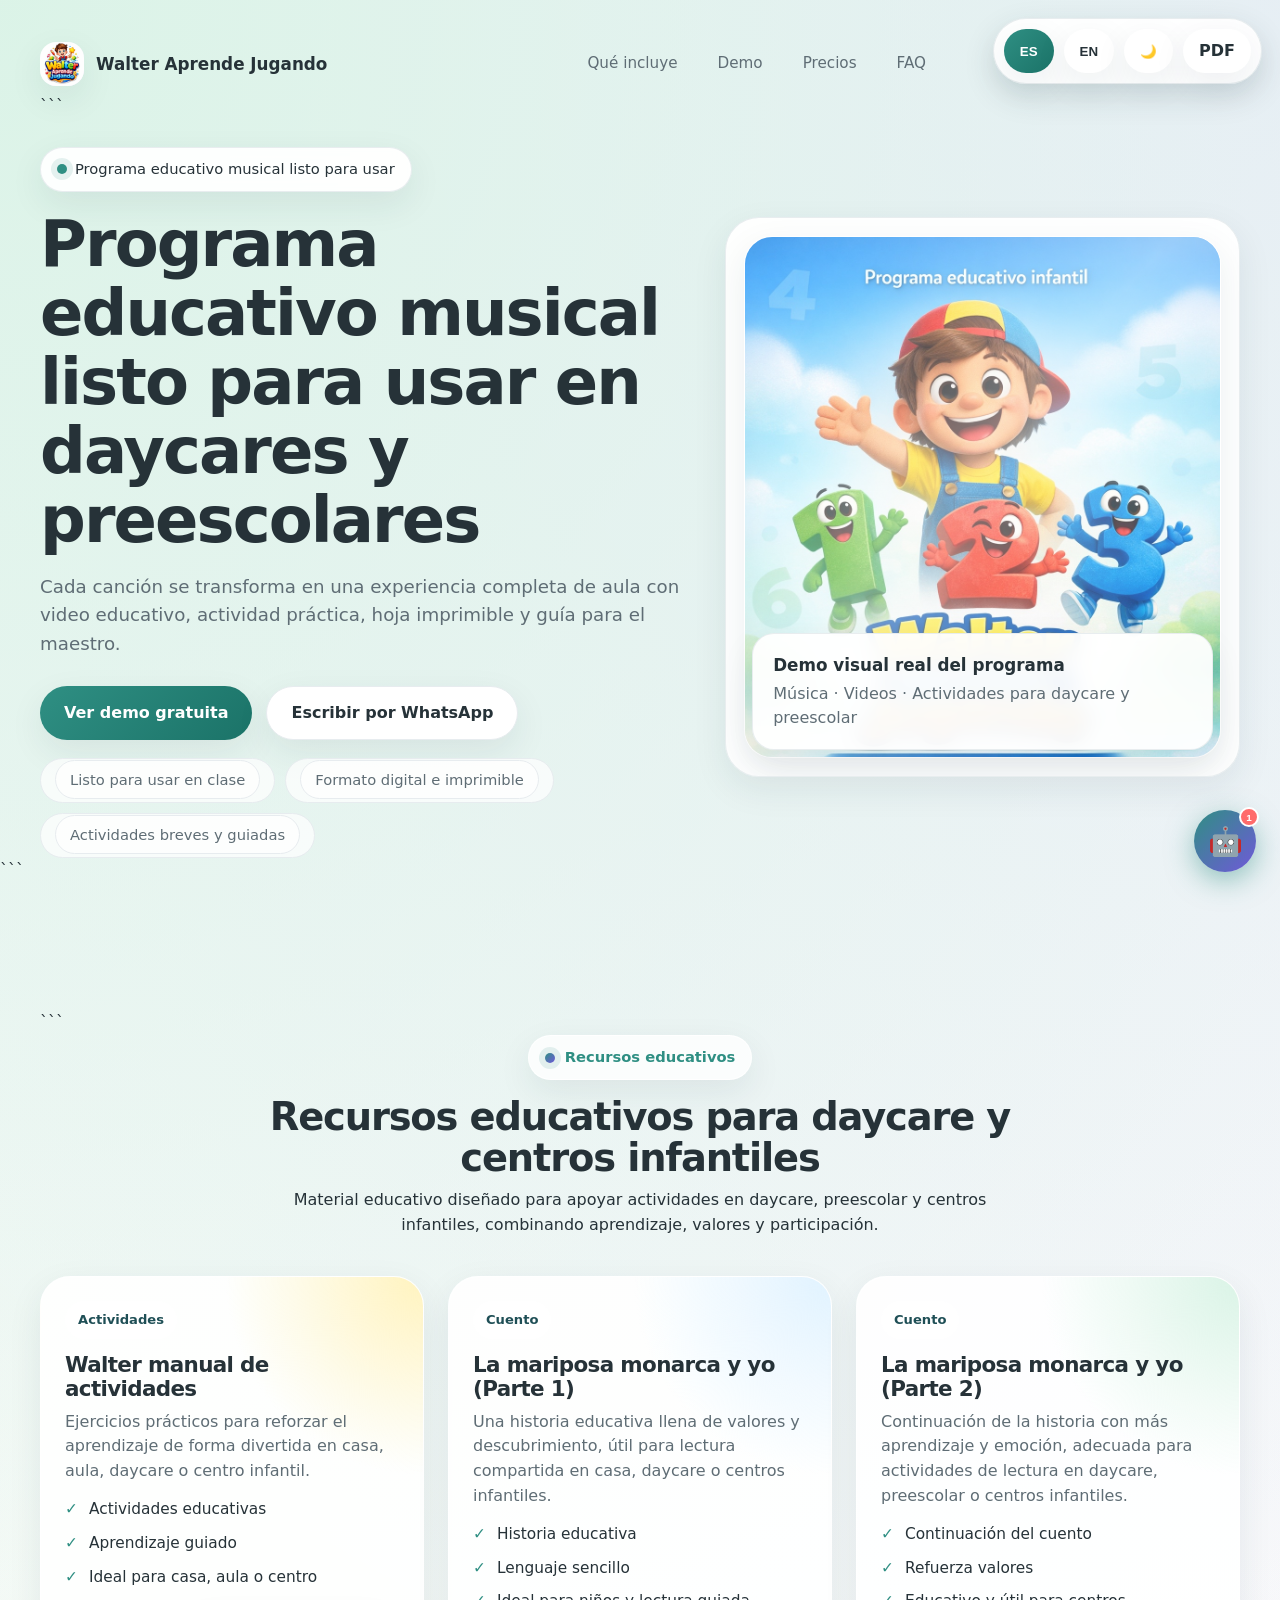
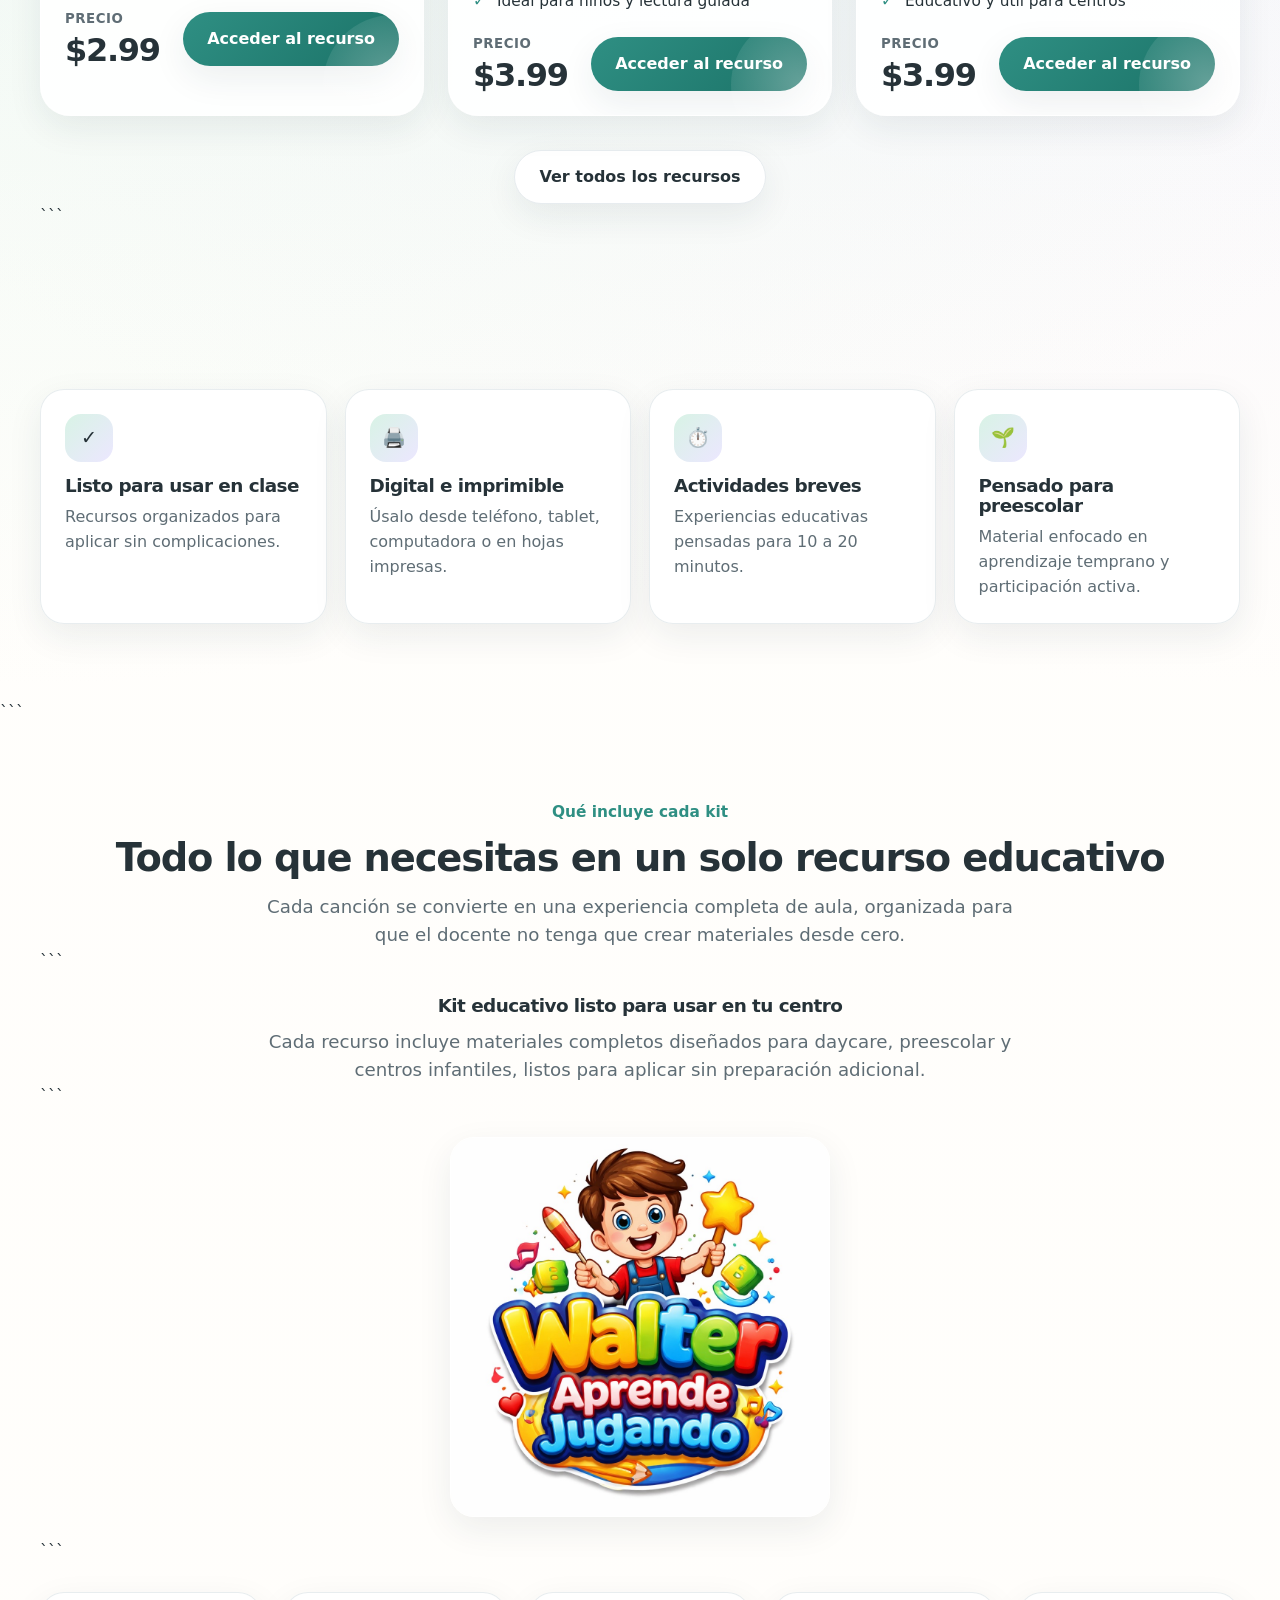
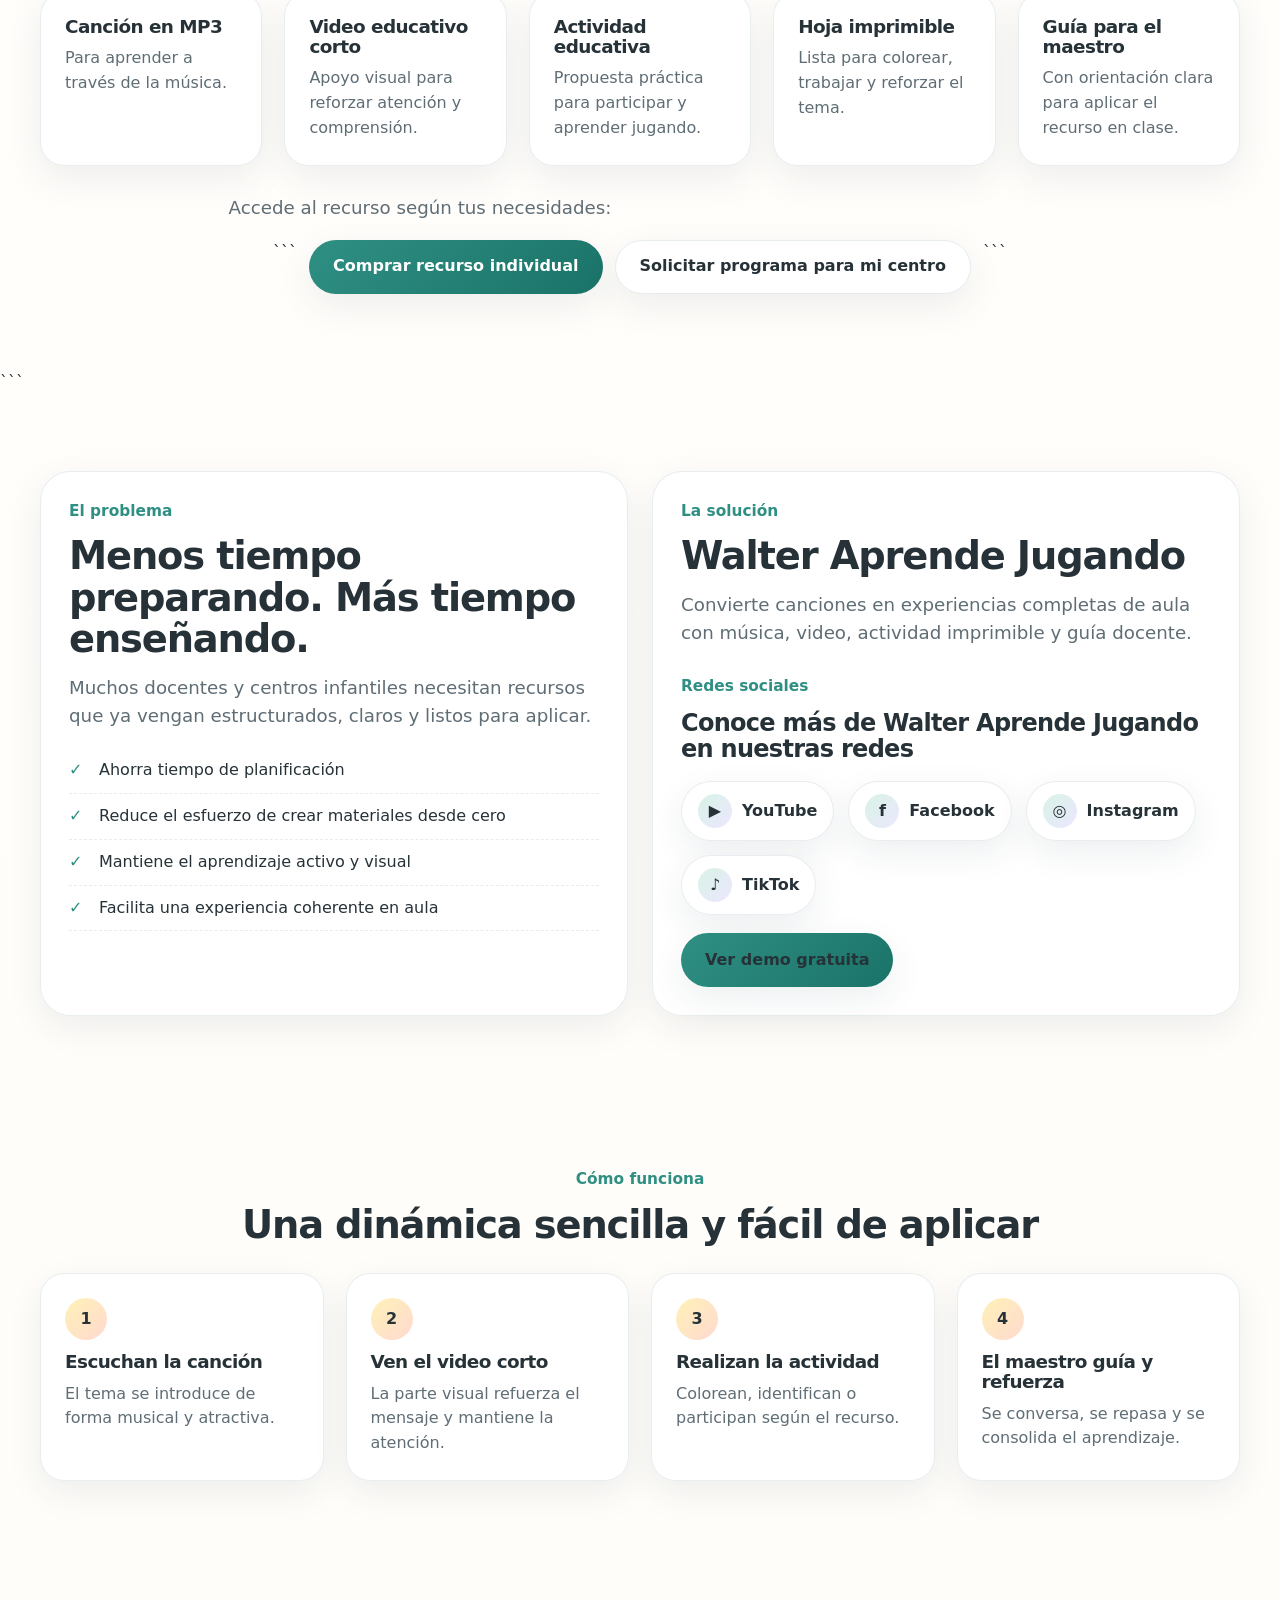
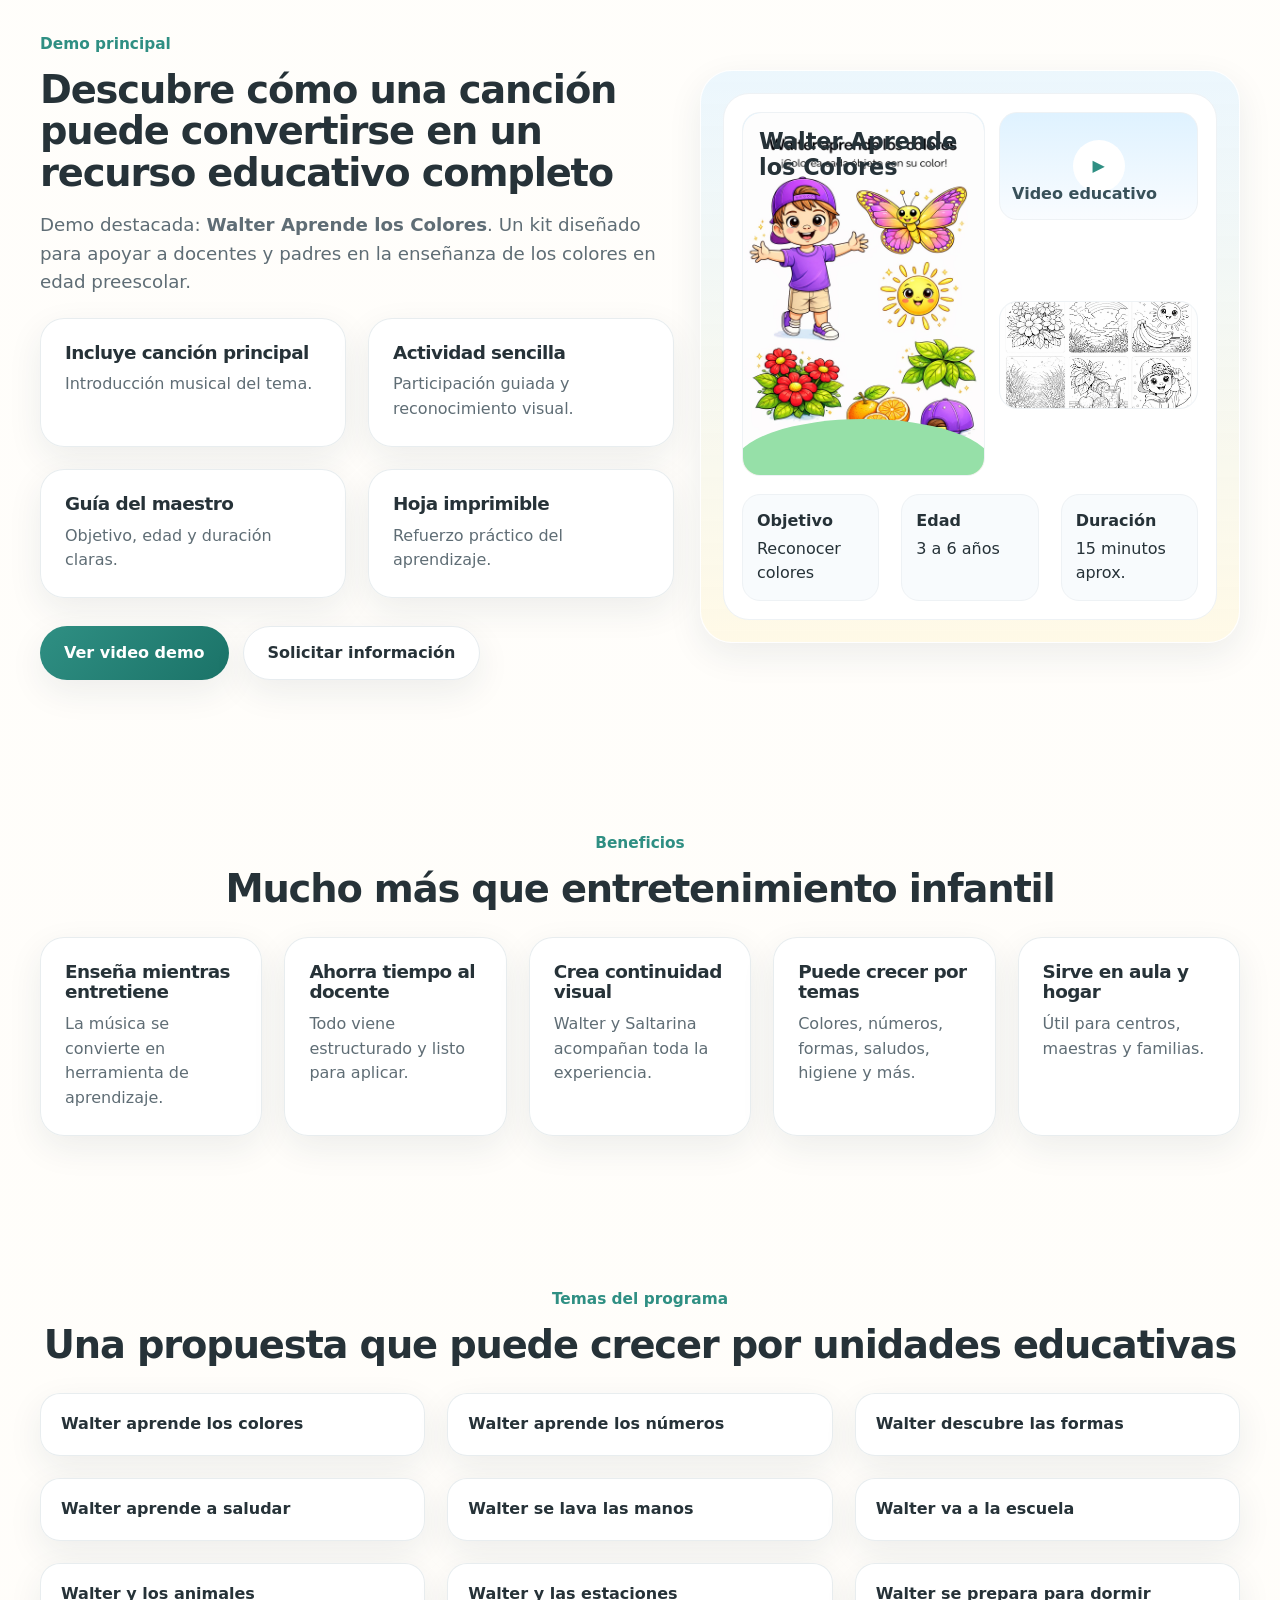
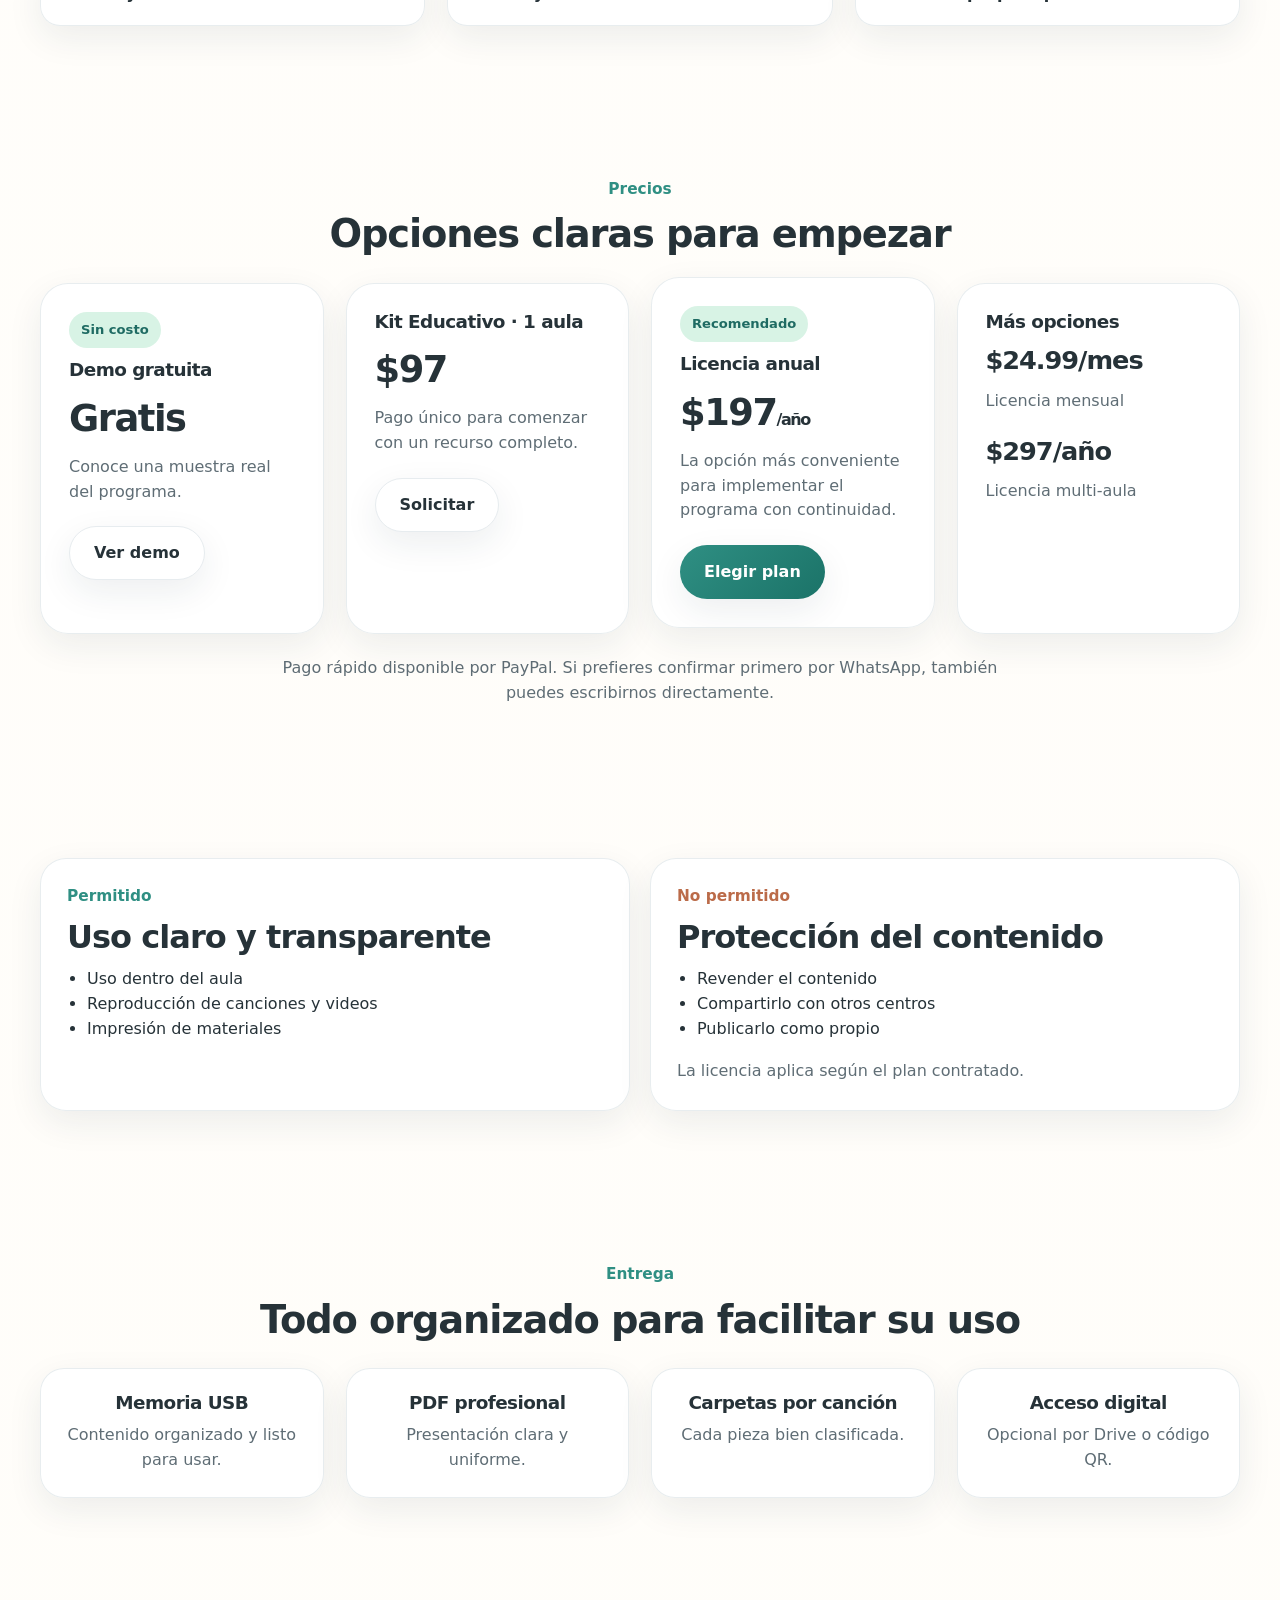
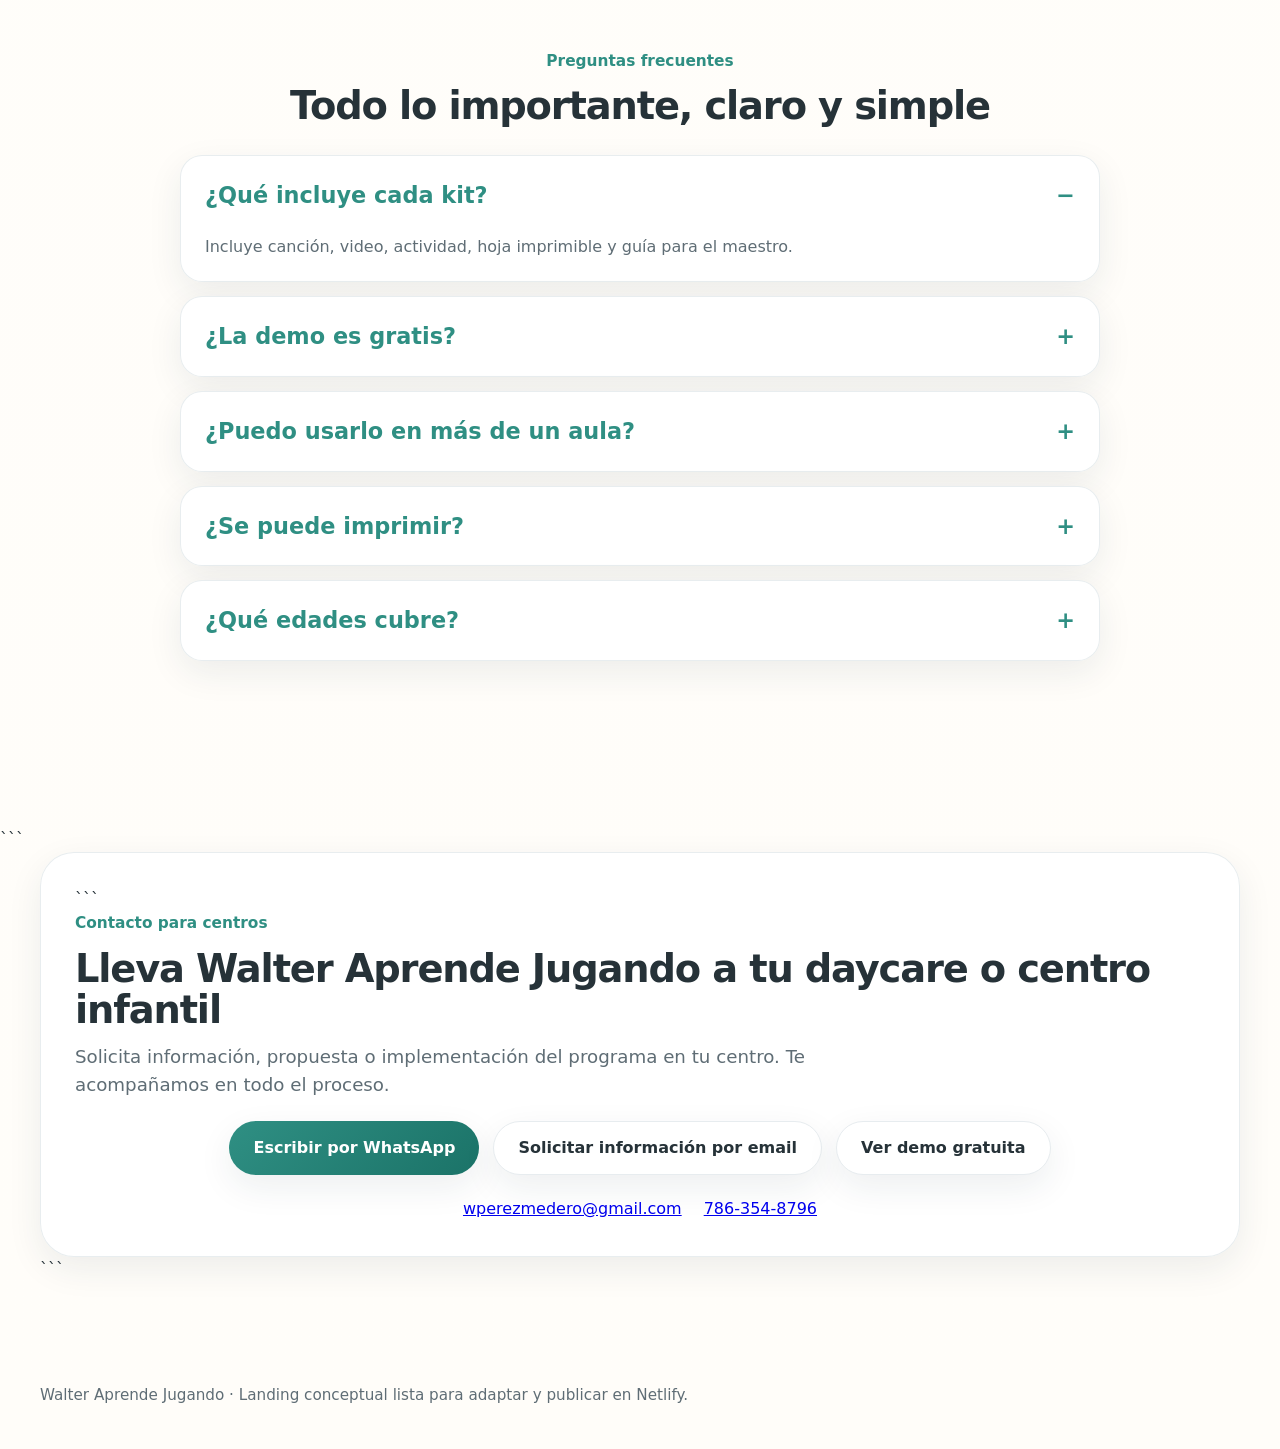
==== index.html @ 04f3b83a "Update index.html" ====
<!DOCTYPE html>

<html lang="es">
<head>
<meta charset="utf-8"/>
<meta content="width=device-width, initial-scale=1.0" name="viewport"/>
<title>Walter Aprende Jugando</title>
<meta content="Programa educativo musical listo para usar en daycares y preescolares." name="description"/>
<style>
    :root{
      --bg:#fffdf9;
      --bg-soft:#f7fbf8;
      --card:#ffffff;
      --text:#263238;
      --muted:#5f6d75;
      --mint:#d8f3e5;
      --lav:#ece7ff;
      --butter:#fff2b8;
      --coral:#ffd9cf;
      --sky:#dff2ff;
      --line:#e7ecef;
      --accent:#2f8f83;
      --accent-2:#7059d9;
      --shadow:0 12px 35px rgba(31, 54, 61, .08);
      --radius:28px;
      --radius-sm:18px;
      --max:1200px;
    }
    *{box-sizing:border-box}
    html{scroll-behavior:smooth}
    body{
      margin:0;
      font-family: Inter, ui-sans-serif, system-ui, -apple-system, Segoe UI, Roboto, Arial, sans-serif;
      color:var(--text);
      background:
        radial-gradient(circle at top left, rgba(216,243,229,.9), transparent 24%),
        radial-gradient(circle at top right, rgba(236,231,255,.8), transparent 24%),
        linear-gradient(180deg, #fffefc 0%, #fffdf9 100%);
      line-height:1.55;
    }
    h1,h2,h3{margin:0 0 .6rem; line-height:1.08; letter-spacing:-.03em}
    h1{font-size:clamp(2.3rem,5vw,4.6rem)}
    h2{font-size:clamp(1.7rem,3vw,2.8rem)}
    h3{font-size:1.15rem}
    p{margin:.2rem 0 0}
    .container{width:min(calc(100% - 32px), var(--max)); margin:0 auto}
    .section{padding:76px 0}
    .pill{
      display:inline-flex; align-items:center; gap:8px;
      padding:10px 16px; border-radius:999px; font-size:.92rem;
      background:rgba(255,255,255,.78); border:1px solid rgba(255,255,255,.9);
      box-shadow:var(--shadow); backdrop-filter: blur(8px);
    }
    .pill::before{
      content:""; width:10px; height:10px; border-radius:999px; background:var(--accent);
      box-shadow:0 0 0 6px rgba(47,143,131,.12);
    }
    .sub{
      color:var(--muted); font-size:clamp(1rem,1.7vw,1.14rem); max-width:760px
    }
    .grid{display:grid; gap:22px}
    .hero{
      padding:26px 0 44px;
      position:relative;
      overflow:hidden;
    }
    nav{
      display:flex; align-items:center; justify-content:space-between;
      gap:16px; padding:16px 0 8px;
    }
    .brand{
      display:flex; align-items:center; gap:12px; font-weight:800; font-size:1.05rem;
    }
    .brand-mark{
      width:44px; height:44px; border-radius:16px;
      background:linear-gradient(135deg,var(--mint),var(--lav));
      display:grid; place-items:center; box-shadow:var(--shadow); font-size:1.3rem;
    }
    .nav-links{
      display:flex; gap:12px; flex-wrap:wrap;
    }
    .nav-links a{
      text-decoration:none; color:var(--muted); font-size:.95rem; padding:10px 14px; border-radius:999px;
    }
    .nav-links a:hover{background:#fff; box-shadow:var(--shadow); color:var(--text)}
    .hero-wrap{
      display:grid; grid-template-columns:1.12fr .88fr; gap:30px; align-items:center; padding-top:28px;
    }
    .hero-copy .actions{display:flex; gap:14px; flex-wrap:wrap; margin:28px 0 18px}
    .btn{
      appearance:none; border:none; cursor:pointer; text-decoration:none; font-weight:700;
      display:inline-flex; align-items:center; justify-content:center; gap:10px;
      min-height:54px; padding:0 24px; border-radius:999px; transition:.18s transform,.18s box-shadow,.18s background;
      box-shadow:var(--shadow);
    }
    .btn:hover{transform:translateY(-1px)}
    .btn-primary{background:linear-gradient(135deg, var(--accent), #1b7368); color:#fff}
    .btn-secondary{background:#fff; color:var(--text); border:1px solid var(--line)}
    .micro{
      display:flex; flex-wrap:wrap; gap:10px; color:var(--muted); font-size:.92rem;
    }
    .micro span{
      padding:10px 14px; border:1px solid var(--line); background:rgba(255,255,255,.72);
      border-radius:999px;
    }
    .hero-visual{
      position:relative;
      min-height:570px;
    }
    .glass{
      background:rgba(255,255,255,.82);
      border:1px solid rgba(255,255,255,.95);
      backdrop-filter: blur(10px);
      box-shadow:var(--shadow);
    }
    .illustration{
      position:absolute; inset:0 auto auto 0; right:0;
      height:560px; border-radius:34px; overflow:hidden;
      background:
        radial-gradient(circle at 20% 22%, rgba(255,255,255,.95), transparent 20%),
        linear-gradient(180deg, #dcf4ff 0%, #eef9ff 38%, #fff7de 100%);
      border:1px solid rgba(255,255,255,.9);
      box-shadow:var(--shadow);
    }
    .sun{position:absolute; top:42px; right:44px; width:84px; height:84px; border-radius:50%; background:#ffe690; box-shadow:0 0 0 18px rgba(255,230,144,.18)}
    .cloud{position:absolute; background:white; border-radius:999px; opacity:.95}
    .cloud.c1{top:56px; left:56px; width:110px; height:34px}
    .cloud.c2{top:106px; left:156px; width:90px; height:28px}
    .ground{
      position:absolute; left:-5%; right:-5%; bottom:-18px; height:200px; border-radius:50%;
      background:linear-gradient(180deg, #bcf1cb 0%, #89d9a0 100%);
    }
    .char{
      position:absolute; bottom:92px; left:64px; width:230px; height:300px;
    }
    .head{
      position:absolute; top:0; left:46px; width:122px; height:122px; border-radius:50%;
      background:#ffd6b8; z-index:3;
    }
    .hair{
      position:absolute; top:-2px; left:34px; width:150px; height:88px; border-radius:60px 60px 38px 38px;
      background:#8b5a3c; z-index:4;
    }
    .eye{position:absolute; top:50px; width:18px; height:18px; border-radius:50%; background:#3d2a21; z-index:5}
    .eye.e1{left:78px}.eye.e2{left:122px}
    .smile{
      position:absolute; top:82px; left:86px; width:40px; height:18px; border-bottom:4px solid #cc7a74; border-radius:0 0 40px 40px; z-index:5;
    }
    .body{
      position:absolute; top:104px; left:26px; width:176px; height:150px; border-radius:34px;
      background:linear-gradient(180deg, #7ad0ff 0%, #48a9eb 100%);
      z-index:2;
    }
    .arm{position:absolute; top:132px; width:30px; height:110px; border-radius:30px; background:#ffd6b8; z-index:1}
    .arm.a1{left:14px; transform:rotate(16deg)}
    .arm.a2{left:186px; transform:rotate(-16deg)}
    .leg{position:absolute; top:236px; width:38px; height:92px; border-radius:28px; background:#557bdb; z-index:1}
    .leg.l1{left:74px}.leg.l2{left:122px}
    .shoe{position:absolute; top:310px; width:62px; height:22px; border-radius:18px; background:#6f4335}
    .shoe.s1{left:56px}.shoe.s2{left:118px}
    .butterfly{
      position:absolute; left:270px; top:120px; width:120px; height:90px;
      animation: floaty 4.2s ease-in-out infinite;
    }
    .wing{
      position:absolute; width:56px; height:68px; border-radius:58% 42% 58% 42%;
      background:linear-gradient(180deg, #ffb85e 0%, #f28f42 100%);
      border:3px solid #3b2f2f;
      box-shadow:0 0 18px rgba(255,184,94,.25);
    }
    .wing.w1{left:0; top:6px; transform:rotate(-18deg)}
    .wing.w2{left:52px; top:6px; transform:scaleX(-1) rotate(-18deg)}
    .wing.w3{left:8px; top:32px; width:48px; height:56px; transform:rotate(8deg)}
    .wing.w4{left:64px; top:32px; width:48px; height:56px; transform:scaleX(-1) rotate(8deg)}
    .body-b{
      position:absolute; left:55px; top:16px; width:10px; height:62px; background:#222; border-radius:10px
    }
    .spark{
      position:absolute; inset:auto; width:12px; height:12px; background:#fff7be; border-radius:999px; opacity:.85;
      box-shadow:0 0 0 8px rgba(255,247,190,.18);
      animation: twinkle 2.2s ease-in-out infinite;
    }
    .s1{left:312px; top:106px}.s2{left:360px; top:170px; animation-delay:.6s}.s3{left:265px; top:196px; animation-delay:1.2s}
    .mockup{
      position:absolute; right:18px; bottom:54px; width:min(48%, 300px); padding:16px; border-radius:26px;
      transform:rotate(3deg);
    }
    .screen{
      background:linear-gradient(180deg,#f7fbff 0%, #eef8ff 100%); border-radius:22px; overflow:hidden; border:1px solid #eef2f5;
    }
    .screen-top{
      display:flex; gap:8px; padding:12px 14px;
      border-bottom:1px solid #eef2f5;
    }
    .dot{width:10px; height:10px; border-radius:999px; background:#ffcabd}
    .dot:nth-child(2){background:#ffe58f}.dot:nth-child(3){background:#b8f0c4}
    .screen-body{padding:16px}
    .mini-hero{
      height:118px; border-radius:18px; background:linear-gradient(180deg,#dff2ff 0%,#fff4d1 100%); position:relative; overflow:hidden
    }
    .mini-hero::before{
      content:""; position:absolute; left:10px; bottom:8px; width:88px; height:44px; border-radius:44px; background:#9ce0ad;
    }
    .mini-hero::after{
      content:""; position:absolute; right:16px; top:16px; width:42px; height:42px; border-radius:50%; background:#ffe38a;
    }
    .line{height:12px; border-radius:999px; background:#e9eef4; margin-top:12px}
    .line.short{width:62%}
    .paper{
      position:absolute; left:28px; bottom:18px; width:150px; padding:14px; border-radius:22px; transform:rotate(-8deg);
    }
    .paper-sheet{
      background:#fff; border-radius:18px; padding:14px; min-height:160px; border:1px solid #eef2f5;
    }
    .swatches{display:grid; grid-template-columns:repeat(2,1fr); gap:8px; margin-top:12px}
    .sw{height:34px; border-radius:12px}
    .sw:nth-child(1){background:#ffd77f}.sw:nth-child(2){background:#bfe7ff}.sw:nth-child(3){background:#c8f0cb}.sw:nth-child(4){background:#ffd2c3}
    .trust{
      display:grid; grid-template-columns:repeat(4,1fr); gap:18px;
    }
    .trust .item,.card,.price,.faq-item,.highlight{
      background:rgba(255,255,255,.88); border:1px solid rgba(255,255,255,.95); box-shadow:var(--shadow);
    }
    .trust .item{
      padding:24px; border-radius:24px;
    }
    .item .icon{
      width:48px; height:48px; border-radius:16px; display:grid; place-items:center; margin-bottom:14px;
      background:linear-gradient(135deg,var(--mint),var(--lav));
      font-size:1.2rem;
    }
    .cards-5{grid-template-columns:repeat(5,1fr)}
    .card{
      border-radius:24px; padding:24px;
    }
    .card p,.item p,.price p,.faq-content{color:var(--muted)}
    .split{
      display:grid; grid-template-columns:1fr 1fr; gap:24px;
    }
    .highlight{
      border-radius:30px; padding:28px;
      background:linear-gradient(180deg, rgba(255,255,255,.88), rgba(255,255,255,.94));
    }
    .problem-list{margin:18px 0 0; padding:0; list-style:none}
    .problem-list li{
      padding:10px 0 10px 30px; position:relative; border-bottom:1px dashed var(--line)
    }
    .problem-list li::before{
      content:"✓"; position:absolute; left:0; top:10px; color:var(--accent); font-weight:800
    }
    .steps{grid-template-columns:repeat(4,1fr)}
    .step-num{
      width:42px; height:42px; border-radius:999px; display:grid; place-items:center; font-weight:800;
      background:linear-gradient(135deg, var(--butter), var(--coral)); margin-bottom:12px
    }
    .demo{
      display:grid; grid-template-columns:1.08fr .92fr; gap:26px; align-items:center;
    }
    .demo-panel{
      border-radius:32px; padding:22px;
      background:linear-gradient(180deg, rgba(223,242,255,.6), rgba(255,247,222,.7));
      border:1px solid rgba(255,255,255,.95); box-shadow:var(--shadow);
    }
    .demo-preview{
      background:#fff; border-radius:26px; padding:18px; border:1px solid #eef2f5;
    }
    .preview-grid{display:grid; grid-template-columns:1.1fr .9fr; gap:14px}
    .tile{
      border-radius:18px; padding:14px; background:#f8fbfd; border:1px solid #eef2f5;
    }
    .cover{
      min-height:230px; background:linear-gradient(180deg,#def2ff 0%,#fff1c6 100%); position:relative; overflow:hidden
    }
    .cover::before{
      content:"Walter Aprende\A los Colores"; white-space:pre; font-weight:800; font-size:1.4rem; line-height:1.15;
      position:absolute; left:16px; top:16px;
    }
    .cover::after{
      content:""; position:absolute; left:-8px; right:-8px; bottom:-34px; height:90px; border-radius:50%; background:#96e0a8;
    }
    .video-mini{height:108px; background:linear-gradient(180deg,#dff2ff,#f9fcff)}
    .video-mini::before{
      content:"▶"; width:52px; height:52px; border-radius:999px; background:#fff; display:grid; place-items:center;
      color:var(--accent); font-weight:900; position:absolute;
    }
    .tile.video-mini{position:relative; display:grid; place-items:center}
    .tile.video-mini::after{
      content:"Video educativo"; position:absolute; bottom:12px; left:12px; font-weight:700; color:#38515a
    }
    .print-mini{height:108px}
    .print-mini .line{margin-top:8px}
    .benefits{grid-template-columns:repeat(5,1fr)}
    .topics{grid-template-columns:repeat(3,1fr)}
    .topic{
      padding:18px 20px; border-radius:20px; background:rgba(255,255,255,.82); border:1px solid rgba(255,255,255,.95); box-shadow:var(--shadow);
      font-weight:600;
    }
    .pricing{grid-template-columns:repeat(4,1fr)}
    .price{
      border-radius:28px; padding:28px; position:relative; overflow:hidden;
    }
    .price.featured{
      background:linear-gradient(180deg,#ffffff 0%, #f3fffb 100%);
      border:1px solid rgba(47,143,131,.22);
      transform:translateY(-6px);
    }
    .badge{
      display:inline-block; padding:8px 12px; border-radius:999px; background:var(--mint); color:#1f6b63; font-weight:700; font-size:.82rem; margin-bottom:12px
    }
    .amount{font-size:2.3rem; font-weight:900; letter-spacing:-.04em; margin:.5rem 0}
    .price ul{padding-left:18px; color:var(--muted)}
    .license{
      display:grid; grid-template-columns:1fr 1fr; gap:20px;
    }
    .col-card{
      border-radius:26px; padding:26px; background:#fff; border:1px solid rgba(255,255,255,.95); box-shadow:var(--shadow);
    }
    .col-card.allowed{background:linear-gradient(180deg,#ffffff 0%,#f6fff9 100%)}
    .col-card.blocked{background:linear-gradient(180deg,#ffffff 0%,#fff9f6 100%)}
    .col-card ul{margin:12px 0 0; padding-left:20px}
    .faq{max-width:920px; margin:0 auto}
    .faq-item{
      border-radius:22px; overflow:hidden; margin-bottom:14px;
    }
    .faq-btn{
      width:100%; background:none; border:none; text-align:left; padding:22px 24px; font:inherit; font-weight:800; cursor:pointer;
      display:flex; justify-content:space-between; gap:16px; align-items:center;
    }
    .faq-btn span:last-child{font-size:1.4rem; color:var(--accent)}
    .faq-content{
      padding:0 24px 22px; display:none;
    }
    .faq-item.open .faq-content{display:block}
    .cta-band{
      border-radius:34px; padding:34px; background:
        radial-gradient(circle at top right, rgba(236,231,255,.9), transparent 28%),
        radial-gradient(circle at bottom left, rgba(216,243,229,.9), transparent 28%),
        #fff;
      border:1px solid rgba(255,255,255,.95); box-shadow:var(--shadow);
    }
    footer{
      padding:26px 0 42px; color:var(--muted); font-size:.95rem
    }
    .muted{color:var(--muted)}
    .kicker{font-size:.96rem; font-weight:800; color:var(--accent); margin-bottom:12px}
    .center{text-align:center}
    .mt-12{margin-top:12px}.mt-18{margin-top:18px}.mt-22{margin-top:22px}.mt-28{margin-top:28px}
    .contact-links{display:flex; gap:14px; flex-wrap:wrap; margin-top:18px}
    .contact-links a{color:inherit}
    @keyframes floaty{50%{transform:translateY(-10px)}}
    @keyframes twinkle{50%{transform:scale(1.2); opacity:1}}
    @media (max-width: 1100px){
      .cards-5,.benefits,.pricing{grid-template-columns:repeat(2,1fr)}
      .topics{grid-template-columns:repeat(2,1fr)}
      .trust{grid-template-columns:repeat(2,1fr)}
      .steps{grid-template-columns:repeat(2,1fr)}
      .hero-wrap,.demo,.split,.license{grid-template-columns:1fr}
      .hero-visual{min-height:580px}
      .mockup{width:min(50%,300px)}
    }
    @media (max-width: 760px){
      .nav-links{display:none}
      .hero{padding-top:8px}
      .hero-copy .actions{flex-direction:column}
      .btn{width:100%}
      .trust,.cards-5,.steps,.benefits,.topics,.pricing{grid-template-columns:1fr}
      .hero-visual{min-height:520px}
      .illustration{height:505px}
      .char{left:32px; transform:scale(.85); transform-origin:left bottom}
      .butterfly{left:200px; top:110px; transform:scale(.8)}
      .mockup{right:10px; width:48%}
      .paper{left:10px}
      .preview-grid{grid-template-columns:1fr}
      .cta-band{padding:28px 22px}
    }


.hero-poster{
  position:absolute; inset:18px 18px 18px 18px; border-radius:28px; overflow:hidden;
  border:1px solid rgba(255,255,255,.95); box-shadow:var(--shadow); background:#fff;
}
.hero-poster img{width:100%; height:100%; object-fit:cover; object-position:center top; display:block}
.hero-overlay{
  position:absolute; inset:auto 26px 26px 26px; padding:18px 20px; border-radius:22px;
  background:rgba(255,255,255,.78); backdrop-filter: blur(10px); box-shadow:var(--shadow);
  border:1px solid rgba(255,255,255,.95);
}
.hero-overlay strong{display:block; font-size:1.05rem; margin-bottom:4px}
.real-logo{
  width:min(100%, 380px); margin:0 auto 22px; display:block; border-radius:24px;
  box-shadow:var(--shadow); border:1px solid rgba(255,255,255,.95);
}
.demo-real,.print-real{width:100%; height:100%; object-fit:cover; display:block; border-radius:18px}
.print-wrap{overflow:hidden; padding:0}


.socials{
  display:flex; gap:14px; flex-wrap:wrap; align-items:center; margin-top:18px;
}
.social-link{
  display:inline-flex; align-items:center; gap:10px; padding:12px 16px; border-radius:999px;
  text-decoration:none; color:var(--text); background:#fff; border:1px solid rgba(255,255,255,.95);
  box-shadow:var(--shadow); font-weight:700;
}
.social-ico{
  width:34px; height:34px; border-radius:999px; display:grid; place-items:center; font-size:1rem;
  background:linear-gradient(135deg,var(--mint),var(--lav));
}


.floating-toolbar{
  position:fixed; top:18px; right:18px; z-index:9999; display:flex; gap:10px; flex-wrap:wrap;
  padding:10px; border-radius:999px; background:rgba(255,255,255,.82); backdrop-filter: blur(12px);
  border:1px solid rgba(255,255,255,.95); box-shadow:0 12px 32px rgba(31,54,61,.14);
}
.toolbar-btn{
  min-width:48px; height:44px; border:none; border-radius:999px; cursor:pointer; font-weight:800;
  padding:0 16px; background:#fff; color:var(--text); box-shadow:var(--shadow); transition:transform .22s ease, box-shadow .22s ease, background .22s ease, color .22s ease;
  display:inline-flex; align-items:center; justify-content:center; text-decoration:none;
}
.toolbar-btn:hover{ transform:translateY(-2px) scale(1.04); box-shadow:0 18px 36px rgba(47,143,131,.22); }
.toolbar-btn.active{ background:linear-gradient(135deg,var(--accent),#1b7368); color:#fff; }
.toolbar-link{ min-width:64px; }

nav{ padding-right:300px; }
@media (max-width: 1100px){ nav{ padding-right:0; } }

html[data-theme="dark"]{
  --bg:#111827;
  --bg-soft:#0f172a;
  --card:#172033;
  --text:#f8fafc;
  --muted:#c7d2de;
  --line:#2a364d;
  --shadow:0 14px 40px rgba(0,0,0,.32);
}
html[data-theme="dark"] body{
  background:
    radial-gradient(circle at top left, rgba(47,143,131,.18), transparent 24%),
    radial-gradient(circle at top right, rgba(112,89,217,.18), transparent 24%),
    linear-gradient(180deg, #0b1220 0%, #111827 100%);
}
html[data-theme="dark"] body{ color:var(--text); }
html[data-theme="dark"] nav,
html[data-theme="dark"] .hero,
html[data-theme="dark"] .section{ background:transparent; }
html[data-theme="dark"] .brand,
html[data-theme="dark"] h1,
html[data-theme="dark"] h2,
html[data-theme="dark"] h3,
html[data-theme="dark"] p,
html[data-theme="dark"] .sub,
html[data-theme="dark"] .muted,
html[data-theme="dark"] .nav-links a,
html[data-theme="dark"] .micro span,
html[data-theme="dark"] .faq-btn,
html[data-theme="dark"] .contact-links a{ color:var(--text)!important; }
html[data-theme="dark"] .btn-secondary{ background:#1a2437; border-color:#2b3952; color:#f8fafc; }
html[data-theme="dark"] .btn-primary{ background:linear-gradient(135deg,#20b486,#157f63); }
html[data-theme="dark"] .brand-mark,
html[data-theme="dark"] .hero-poster,
html[data-theme="dark"] .illustration{ box-shadow:0 16px 42px rgba(0,0,0,.35); }

html[data-theme="dark"] .pill,
html[data-theme="dark"] .highlight,
html[data-theme="dark"] .card,
html[data-theme="dark"] .price,
html[data-theme="dark"] .faq-item,
html[data-theme="dark"] .trust .item,
html[data-theme="dark"] .topic,
html[data-theme="dark"] .col-card,
html[data-theme="dark"] .cta-band,
html[data-theme="dark"] .social-link,
html[data-theme="dark"] .floating-toolbar,
html[data-theme="dark"] .hero-overlay,
html[data-theme="dark"] .screen,
html[data-theme="dark"] .demo-preview,
html[data-theme="dark"] .tile,
html[data-theme="dark"] .paper-sheet,
html[data-theme="dark"] .nav-links a:hover,
html[data-theme="dark"] .btn-secondary{
  background:rgba(23,32,51,.88);
  border-color:rgba(255,255,255,.08);
  color:var(--text);
}
html[data-theme="dark"] .line{ background:#334155; }
html[data-theme="dark"] .screen-top{ border-bottom-color:#334155; }
html[data-theme="dark"] .brand, html[data-theme="dark"] a{ color:var(--text); }
html[data-theme="dark"] .btn-secondary{ background:rgba(23,32,51,.95); }
html[data-theme="dark"] .toolbar-btn{ background:#172033; color:var(--text); }
html[data-theme="dark"] .toolbar-btn.active{ color:#fff; }

.brand-mark img, .real-logo, .hero-poster, .mockup, .paper, .social-link, .card, .price, .topic, .btn{
  transition:transform .28s ease, box-shadow .28s ease, filter .28s ease;
}
.brand-mark{
  animation:logoPulse 3.2s ease-in-out infinite;
  position:relative; overflow:visible;
}
.brand-mark::after{
  content:""; position:absolute; inset:-8px; border-radius:20px;
  background:radial-gradient(circle, rgba(255,230,138,.48), rgba(255,230,138,0) 68%);
  z-index:-1; animation:haloSpin 5s linear infinite;
}
.brand-mark img:hover, .real-logo:hover{ transform:scale(1.06) rotate(-1deg); filter:drop-shadow(0 12px 22px rgba(112,89,217,.25)); }
.real-logo{ animation:floatHero 4.8s ease-in-out infinite; }
.hero-poster{ animation:floatPoster 5.5s ease-in-out infinite; }
.hero-poster::after{
  content:""; position:absolute; inset:-120% -40%;
  background:linear-gradient(120deg, rgba(255,255,255,0) 28%, rgba(255,255,255,.48) 48%, rgba(255,255,255,0) 68%);
  transform:rotate(12deg); animation:shineSweep 6s ease-in-out infinite;
  pointer-events:none;
}
.card:hover, .price:hover, .topic:hover, .social-link:hover, .mockup:hover, .paper:hover{
  transform:translateY(-8px) scale(1.02);
  box-shadow:0 24px 48px rgba(47,143,131,.18), 0 0 0 1px rgba(112,89,217,.08);
  filter:saturate(1.08);
}
.btn:hover{ box-shadow:0 20px 38px rgba(47,143,131,.22); }
.social-link:hover .social-ico{ transform:rotate(10deg) scale(1.12); }
.social-ico{ transition:transform .28s ease; }
.card:nth-child(odd), .topic:nth-child(odd){ animation:floatSoft 6s ease-in-out infinite; }
.card:nth-child(even), .topic:nth-child(even){ animation:floatSoft 7.2s ease-in-out infinite; }
.price.featured{ animation:featuredGlow 2.8s ease-in-out infinite; }

@keyframes logoPulse{ 0%,100%{transform:translateY(0) scale(1);} 50%{transform:translateY(-4px) scale(1.03);} }
@keyframes haloSpin{ from{transform:rotate(0deg);} to{transform:rotate(360deg);} }
@keyframes shineSweep{ 0%,100%{transform:translateX(-140%) rotate(12deg);} 50%{transform:translateX(140%) rotate(12deg);} }
@keyframes floatHero{ 0%,100%{transform:translateY(0);} 50%{transform:translateY(-9px);} }
@keyframes floatPoster{ 0%,100%{transform:translateY(0) rotate(0deg);} 50%{transform:translateY(-10px) rotate(.8deg);} }
@keyframes floatSoft{ 0%,100%{transform:translateY(0);} 50%{transform:translateY(-5px);} }
@keyframes featuredGlow{ 0%,100%{box-shadow:0 12px 35px rgba(31,54,61,.08);} 50%{box-shadow:0 24px 56px rgba(47,143,131,.2);} }

@media (max-width:760px){
  .floating-toolbar{ top:auto; bottom:16px; right:12px; left:12px; justify-content:center; border-radius:22px; }
  .toolbar-btn{ flex:1 1 auto; }
}

/* ===== WALTER AI CHAT WIDGET ===== */
.chat-fab{
  position:fixed; bottom:28px; right:24px; z-index:10000;
  width:62px; height:62px; border-radius:50%;
  background:linear-gradient(135deg,var(--accent),var(--accent-2));
  border:none; cursor:pointer; font-size:1.75rem;
  display:flex; align-items:center; justify-content:center;
  box-shadow:0 8px 28px rgba(47,143,131,.5);
  animation:fabPulse 3s ease-in-out infinite;
  transition:transform .22s;
}
.chat-fab:hover{ transform:scale(1.1); }
@keyframes fabPulse{
  0%,100%{ box-shadow:0 8px 28px rgba(47,143,131,.5),0 0 0 0 rgba(47,143,131,.25); }
  50%{     box-shadow:0 8px 28px rgba(47,143,131,.5),0 0 0 14px rgba(47,143,131,.0); }
}
.chat-fab-badge{
  position:absolute; top:-3px; right:-3px;
  width:20px; height:20px; border-radius:50%;
  background:#ff6b6b; color:#fff; font-size:.62rem; font-weight:900;
  display:flex; align-items:center; justify-content:center;
  border:2px solid #fff;
}
.chat-window{
  position:fixed; bottom:104px; right:24px; z-index:10001;
  width:min(370px,calc(100vw - 32px));
  height:min(570px,calc(100vh - 140px));
  border-radius:28px;
  background:var(--card,#fff);
  border:1px solid rgba(255,255,255,.95);
  box-shadow:0 28px 72px rgba(31,54,61,.18),0 0 0 1px rgba(47,143,131,.07);
  display:flex; flex-direction:column; overflow:hidden;
  transform:scale(.9) translateY(20px); opacity:0; pointer-events:none;
  transition:all .28s cubic-bezier(.34,1.56,.64,1);
}
html[data-theme="dark"] .chat-window{
  background:#172033; border-color:rgba(255,255,255,.09);
}
.chat-window.open{
  transform:scale(1) translateY(0); opacity:1; pointer-events:all;
}
.chat-header{
  display:flex; align-items:center; gap:12px; padding:15px 17px; flex-shrink:0;
  background:linear-gradient(135deg,var(--accent),var(--accent-2)); color:#fff;
}
.chat-avatar{
  width:42px; height:42px; border-radius:50%; flex-shrink:0;
  background:rgba(255,255,255,.22); display:flex; align-items:center; justify-content:center;
  font-size:1.4rem; border:2px solid rgba(255,255,255,.38);
}
.chat-header-info{ flex:1; }
.chat-header-info strong{ display:block; font-size:.98rem; font-weight:800; }
.chat-header-info span{ font-size:.78rem; opacity:.88; display:flex; align-items:center; gap:5px; }
.online-dot{ width:7px; height:7px; border-radius:50%; background:#6effc0; animation:blink 2s ease-in-out infinite; }
@keyframes blink{ 0%,100%{opacity:1} 50%{opacity:.35} }
.chat-close{
  width:32px; height:32px; border-radius:50%; border:none; cursor:pointer;
  background:rgba(255,255,255,.18); color:#fff; font-size:1rem;
  display:flex; align-items:center; justify-content:center; transition:background .2s;
}
.chat-close:hover{ background:rgba(255,255,255,.3); }
.chat-messages{
  flex:1; overflow-y:auto; padding:14px;
  display:flex; flex-direction:column; gap:11px; scroll-behavior:smooth;
}
.chat-messages::-webkit-scrollbar{ width:3px; }
.chat-messages::-webkit-scrollbar-thumb{ background:rgba(47,143,131,.25); border-radius:3px; }
.msg{ display:flex; gap:8px; align-items:flex-end; animation:msgIn .25s ease both; }
@keyframes msgIn{ from{opacity:0;transform:translateY(8px)} to{opacity:1;transform:translateY(0)} }
.msg.user{ flex-direction:row-reverse; }
.msg-av{
  width:28px; height:28px; border-radius:50%; flex-shrink:0;
  display:flex; align-items:center; justify-content:center; font-size:.85rem;
}
.msg.bot .msg-av{ background:linear-gradient(135deg,var(--mint),var(--lav)); }
.msg.user .msg-av{ background:linear-gradient(135deg,var(--accent),var(--accent-2)); color:#fff; }
.msg-bubble{
  max-width:82%; padding:10px 14px; border-radius:18px;
  font-size:.88rem; font-weight:500; line-height:1.52;
}
.msg.bot .msg-bubble{
  background:rgba(216,243,229,.45); color:var(--text);
  border:1px solid rgba(216,243,229,.7); border-bottom-left-radius:4px;
}
html[data-theme="dark"] .msg.bot .msg-bubble{
  background:rgba(47,143,131,.15); border-color:rgba(47,143,131,.22); color:#f0f8f5;
}
.msg.user .msg-bubble{
  background:linear-gradient(135deg,var(--accent),var(--accent-2));
  color:#fff; border-bottom-right-radius:4px;
}
.msg-time{ font-size:.7rem; color:var(--muted); margin-top:3px; }
.msg.user .msg-time{ text-align:right; }
.typing-bubble{
  display:flex; align-items:center; gap:5px; padding:12px 15px;
  border-radius:18px; border-bottom-left-radius:4px;
  background:rgba(216,243,229,.45); border:1px solid rgba(216,243,229,.7);
}
html[data-theme="dark"] .typing-bubble{
  background:rgba(47,143,131,.15); border-color:rgba(47,143,131,.22);
}
.tdot{
  width:7px; height:7px; border-radius:50%; background:var(--accent); opacity:.5;
  animation:tdot 1.2s ease-in-out infinite;
}
.tdot:nth-child(2){ animation-delay:.2s; }
.tdot:nth-child(3){ animation-delay:.4s; }
@keyframes tdot{ 0%,100%{transform:translateY(0);opacity:.4} 50%{transform:translateY(-5px);opacity:1} }
.quick-replies{
  padding:7px 14px; display:flex; flex-wrap:wrap; gap:6px; flex-shrink:0;
  border-top:1px solid var(--line,#e7ecef);
}
.qr-btn{
  padding:6px 13px; border-radius:999px; border:1.5px solid rgba(47,143,131,.28);
  background:transparent; cursor:pointer; font-size:.8rem; font-weight:700;
  color:var(--accent); transition:all .18s; font-family:inherit;
}
.qr-btn:hover{ background:rgba(47,143,131,.1); border-color:var(--accent); }
.chat-input-area{
  padding:10px 13px 14px; border-top:1px solid var(--line,#e7ecef);
  display:flex; gap:9px; align-items:flex-end; flex-shrink:0;
}
.chat-input{
  flex:1; border:1.5px solid var(--line,#e7ecef); border-radius:14px;
  padding:10px 13px; font-size:.88rem; font-family:inherit; font-weight:500;
  resize:none; outline:none; max-height:90px; overflow-y:auto;
  background:rgba(216,243,229,.12); color:var(--text);
  transition:border-color .2s, box-shadow .2s;
}
.chat-input:focus{ border-color:var(--accent); box-shadow:0 0 0 3px rgba(47,143,131,.1); }
html[data-theme="dark"] .chat-input{ background:rgba(47,143,131,.08); color:#f0f8f5; }
.chat-send{
  width:40px; height:40px; border-radius:50%; flex-shrink:0; border:none; cursor:pointer;
  background:linear-gradient(135deg,var(--accent),var(--accent-2)); color:#fff; font-size:.95rem;
  display:flex; align-items:center; justify-content:center;
  box-shadow:0 4px 14px rgba(47,143,131,.3); transition:all .2s;
}
.chat-send:hover{ transform:scale(1.1) rotate(-5deg); }
.chat-send:disabled{ opacity:.45; cursor:not-allowed; transform:none; }
.chat-disclaimer{
  text-align:center; font-size:.7rem; color:var(--muted); padding:0 14px 9px; opacity:.7;
}
@media(max-width:760px){
  .chat-window{ bottom:96px; right:12px; width:calc(100vw - 24px); }
  .chat-fab{ bottom:24px; right:16px; }
}

html[lang="en"] .cover::before{
  content:"Walter Learns\A Colors";
}
html[lang="en"] .tile.video-mini::after{
  content:"Educational video";
}


html[data-theme="dark"] .social-ico{
background: linear-gradient(135deg, #34d399, #818cf8) !important;
color: #ffffff !important;
box-shadow: 0 10px 24px rgba(0,0,0,.35);
border: 1px solid rgba(255,255,255,.14);
}

html[data-theme="dark"] .social-link{
background: rgba(23,32,51,.96) !important;
border-color: rgba(255,255,255,.10) !important;
}

html[data-theme="dark"] .step-num{
background: linear-gradient(135deg, #fbbf24, #fb7185) !important;
color: #ffffff !important;
box-shadow: 0 10px 24px rgba(0,0,0,.28);
border: 1px solid rgba(255,255,255,.12);
}

/* ===== SHOP SECTION PREMIUM ===== */
.shop-section{
padding:84px 0;
position:relative;
}

.shop-intro{
max-width:760px;
margin:0 auto 38px;
text-align:center;
}

.shop-kicker{
display:inline-flex;
align-items:center;
gap:10px;
padding:10px 16px;
border-radius:999px;
background:rgba(255,255,255,.78);
border:1px solid rgba(255,255,255,.95);
box-shadow:var(--shadow);
font-size:.92rem;
font-weight:800;
color:var(--accent);
margin-bottom:16px;
}

.shop-kicker::before{
content:"";
width:10px;
height:10px;
border-radius:999px;
background:linear-gradient(135deg,var(--accent),var(--accent-2));
box-shadow:0 0 0 6px rgba(47,143,131,.12);
}

.shop-grid{
display:grid;
grid-template-columns:repeat(3,1fr);
gap:24px;
margin-top:28px;
}

.shop-card{
position:relative;
overflow:hidden;
border-radius:30px;
padding:24px;
background:rgba(255,255,255,.88);
border:1px solid rgba(255,255,255,.95);
box-shadow:var(--shadow);
transition:transform .28s ease, box-shadow .28s ease, border-color .28s ease;
}

.shop-card:hover{
transform:translateY(-8px);
box-shadow:0 26px 55px rgba(31,54,61,.14);
border-color:rgba(47,143,131,.24);
}

.shop-card::after{
content:"";
position:absolute;
inset:auto -40px -40px auto;
width:140px;
height:140px;
border-radius:50%;
background:radial-gradient(circle, rgba(255,255,255,.32), rgba(255,255,255,0));
pointer-events:none;
}

.shop-card.manual{
background:
radial-gradient(circle at top right, rgba(255,242,184,.9), transparent 34%),
rgba(255,255,255,.9);
}

.shop-card.story-1{
background:
radial-gradient(circle at top right, rgba(223,242,255,.95), transparent 34%),
rgba(255,255,255,.9);
}

.shop-card.story-2{
background:
radial-gradient(circle at top right, rgba(216,243,229,.95), transparent 34%),
rgba(255,255,255,.9);
}

.shop-badge{
display:inline-block;
padding:8px 12px;
border-radius:999px;
font-size:.82rem;
font-weight:800;
margin-bottom:14px;
color:#1f4f56;
background:rgba(255,255,255,.82);
border:1px solid rgba(255,255,255,.95);
}

.shop-card h3{
font-size:1.34rem;
margin-bottom:10px;
}

.shop-card p{
color:var(--muted);
margin-bottom:14px;
}

.shop-points{
list-style:none;
padding:0;
margin:0 0 20px;
display:grid;
gap:10px;
}

.shop-points li{
position:relative;
padding-left:24px;
color:var(--text);
font-size:.96rem;
}

.shop-points li::before{
content:"✓";
position:absolute;
left:0;
top:0;
color:var(--accent);
font-weight:900;
}

.shop-footer{
display:flex;
align-items:end;
justify-content:space-between;
gap:16px;
margin-top:6px;
flex-wrap:wrap;
}

.shop-price{
display:flex;
flex-direction:column;
gap:4px;
}

.shop-price small{
color:var(--muted);
font-weight:700;
text-transform:uppercase;
letter-spacing:.04em;
}

.shop-price strong{
font-size:2rem;
line-height:1;
letter-spacing:-.04em;
}

.shop-actions{
display:flex;
flex-wrap:wrap;
gap:14px;
justify-content:center;
margin-top:34px;
}

.shop-note{
max-width:760px;
margin:18px auto 0;
text-align:center;
color:var(--muted);
font-size:.95rem;
}

html[data-theme="dark"] .shop-kicker,
html[data-theme="dark"] .shop-card{
background:rgba(23,32,51,.9);
border-color:rgba(255,255,255,.08);
color:var(--text);
}

html[data-theme="dark"] .shop-card.manual{
background:
radial-gradient(circle at top right, rgba(251,191,36,.14), transparent 34%),
rgba(23,32,51,.92);
}

html[data-theme="dark"] .shop-card.story-1{
background:
radial-gradient(circle at top right, rgba(96,165,250,.18), transparent 34%),
rgba(23,32,51,.92);
}

html[data-theme="dark"] .shop-card.story-2{
background:
radial-gradient(circle at top right, rgba(52,211,153,.16), transparent 34%),
rgba(23,32,51,.92);
}

html[data-theme="dark"] .shop-badge{
background:rgba(255,255,255,.06);
border-color:rgba(255,255,255,.08);
color:#dbeafe;
}

html[data-theme="dark"] .shop-card p,
html[data-theme="dark"] .shop-note,
html[data-theme="dark"] .shop-price small{
color:var(--muted);
}

@media (max-width:1100px){
.shop-grid{
grid-template-columns:1fr;
}
}



/* ===== FIX VISIBILIDAD BLOQUES / FONDOS SÓLIDOS ===== */
.pill,.glass,.highlight,.card,.price,.faq-item,.trust .item,.topic,.col-card,.cta-band,.social-link,.floating-toolbar,.hero-overlay,.mockup,.paper{
  background:rgba(255,255,255,.94) !important;
  border-color:rgba(231,236,239,.95) !important;
}
html[data-theme="dark"] .pill,html[data-theme="dark"] .glass,html[data-theme="dark"] .highlight,html[data-theme="dark"] .card,html[data-theme="dark"] .price,html[data-theme="dark"] .faq-item,html[data-theme="dark"] .trust .item,html[data-theme="dark"] .topic,html[data-theme="dark"] .col-card,html[data-theme="dark"] .cta-band,html[data-theme="dark"] .social-link,html[data-theme="dark"] .floating-toolbar,html[data-theme="dark"] .hero-overlay,html[data-theme="dark"] .mockup,html[data-theme="dark"] .paper{
  background:rgba(23,32,51,.96) !important;
  border-color:rgba(255,255,255,.12) !important;
}
html[data-theme="dark"] .sub, html[data-theme="dark"] .muted, html[data-theme="dark"] .card p, html[data-theme="dark"] .item p, html[data-theme="dark"] .price p, html[data-theme="dark"] .faq-content{color:#d7e1ea !important;}
html[data-theme="dark"] .step-num{background:linear-gradient(135deg,#fbbf24,#fb7185) !important;color:#fff !important;}
html[data-theme="dark"] .social-ico{background:linear-gradient(135deg,#34d399,#818cf8) !important;color:#fff !important;}


/* ===== FIX FINAL: TEXTO VISIBLE EN MODO OSCURO ===== */
html[data-theme="dark"] .micro span,
html[data-theme="dark"] .hero-copy .micro span,
html[data-theme="dark"] .pill,
html[data-theme="dark"] .toolbar-btn,
html[data-theme="dark"] .shop-kicker,
html[data-theme="dark"] .shop-badge{
  background: rgba(23, 32, 51, .96) !important;
  color: #f8fafc !important;
  border-color: rgba(255,255,255,.18) !important;
  box-shadow: 0 12px 32px rgba(0,0,0,.28) !important;
}

html[data-theme="dark"] .micro span *,
html[data-theme="dark"] .pill *,
html[data-theme="dark"] .toolbar-btn *,
html[data-theme="dark"] .shop-kicker *,
html[data-theme="dark"] .shop-badge *{
  color: #f8fafc !important;
}

html[data-theme="dark"] .micro span{
  text-shadow: 0 1px 1px rgba(0,0,0,.35);
}

html[data-theme="dark"] .floating-toolbar{
  background: rgba(15, 23, 42, .92) !important;
  border-color: rgba(255,255,255,.12) !important;
}

html[data-theme="dark"] .toolbar-btn.active{
  background: linear-gradient(135deg, #20b486, #7059d9) !important;
  color: #ffffff !important;
}

html[data-theme="dark"] .btn-secondary,
html[data-theme="dark"] .social-link,
html[data-theme="dark"] .card,
html[data-theme="dark"] .topic,
html[data-theme="dark"] .price,
html[data-theme="dark"] .faq-item,
html[data-theme="dark"] .highlight,
html[data-theme="dark"] .trust .item,
html[data-theme="dark"] .col-card,
html[data-theme="dark"] .cta-band,
html[data-theme="dark"] .shop-card{
  background: rgba(23, 32, 51, .94) !important;
  color: #f8fafc !important;
  border-color: rgba(255,255,255,.12) !important;
}

html[data-theme="dark"] .btn-secondary *,
html[data-theme="dark"] .social-link *,
html[data-theme="dark"] .card *,
html[data-theme="dark"] .topic *,
html[data-theme="dark"] .price *,
html[data-theme="dark"] .faq-item *,
html[data-theme="dark"] .highlight *,
html[data-theme="dark"] .trust .item *,
html[data-theme="dark"] .col-card *,
html[data-theme="dark"] .cta-band *,
html[data-theme="dark"] .shop-card *{
  color: inherit;
}

html[data-theme="dark"] .card p,
html[data-theme="dark"] .item p,
html[data-theme="dark"] .price p,
html[data-theme="dark"] .faq-content,
html[data-theme="dark"] .shop-note,
html[data-theme="dark"] .shop-price small,
html[data-theme="dark"] .muted,
html[data-theme="dark"] .sub{
  color: #d7e3ee !important;
}

</style>
</head>
<body>
<div aria-label="Controles del sitio" class="floating-toolbar">
<button class="toolbar-btn lang-btn active" data-lang="es" id="lang-es" onclick="WAJ_setLang('es')" type="button">ES</button>
<button class="toolbar-btn lang-btn" data-lang="en" id="lang-en" onclick="WAJ_setLang('en')" type="button">EN</button>
<button aria-label="Activar modo oscuro" class="toolbar-btn" id="themeToggle" onclick="WAJ_toggleTheme()" type="button">🌙</button>
<a class="toolbar-btn toolbar-link" href="walter-brochure.pdf" id="brochureBtn" rel="noopener" target="_blank">PDF</a>
</div>
<header class="hero">
<div class="container">
<nav>
<div class="brand">
<div class="brand-mark" style="padding:0; overflow:hidden;"><img alt="Walter Aprende Jugando" src="[data-uri]" style="width:100%; height:100%; object-fit:cover;"/></div>
<div><span data-waj-en="Walter Learns Through Play" data-waj-es="Walter Aprende Jugando">Walter Aprende Jugando</span></div>
</div>
<div class="nav-links">
<a href="#incluye"><span data-waj-en="What’s included" data-waj-es="Qué incluye">Qué incluye</span></a>
<a href="#demo"><span data-waj-en="Demo" data-waj-es="Demo">Demo</span></a>
<a href="#precios"><span data-waj-en="Pricing" data-waj-es="Precios">Precios</span></a>
<a href="#faq"><span data-waj-en="FAQ" data-waj-es="FAQ">FAQ</span></a>
</div>
</nav>

```
  <div class="hero-wrap">
<div class="hero-copy">
<div class="pill"><span data-waj-en="Educational music program ready to use" data-waj-es="Programa educativo musical listo para usar">Programa educativo musical listo para usar</span></div>
<h1 class="mt-18"><span data-waj-en="Educational music program ready to use in daycares and preschools" data-waj-es="Programa educativo musical listo para usar en daycares y preescolares">Programa educativo musical listo para usar en daycares y preescolares</span></h1>
<p class="sub mt-18"><span data-waj-en="Each song becomes a complete classroom experience with an educational video, practical activity, printable sheet, and teacher guide." data-waj-es="Cada canción se transforma en una experiencia completa de aula con video educativo, actividad práctica, hoja imprimible y guía para el maestro.">Cada canción se transforma en una experiencia completa de aula con video educativo, actividad práctica, hoja imprimible y guía para el maestro.</span></p>
<div class="actions">
<a class="btn btn-primary" href="https://youtu.be/6ss-is0Ywio" rel="noopener" target="_blank"><span data-waj-en="Watch free demo" data-waj-es="Ver demo gratuita">Ver demo gratuita</span></a>
<a class="btn btn-secondary" href="https://wa.me/17863548796?text=Hola%2C%20vi%20la%20demo%20de%20Walter%20Aprende%20Jugando%20y%20me%20interesa%20recibir%20informaci%C3%B3n%20sobre%20precios%2C%20licencias%20y%20c%C3%B3mo%20adquirir%20el%20programa%20para%20mi%20daycare%20o%20preescolar." rel="noopener" target="_blank"><span data-waj-en="Message on WhatsApp" data-waj-es="Escribir por WhatsApp">Escribir por WhatsApp</span></a>
</div>
<div class="micro">
<span><span data-waj-en="Ready to use in class" data-waj-es="Listo para usar en clase">Listo para usar en clase</span></span>
<span><span data-waj-en="Digital and printable format" data-waj-es="Formato digital e imprimible">Formato digital e imprimible</span></span>
<span><span data-waj-en="Short guided activities" data-waj-es="Actividades breves y guiadas">Actividades breves y guiadas</span></span>
</div>
</div>
<div class="hero-visual">
<div class="illustration glass">
<div class="hero-poster">
<img alt="Programa educativo infantil Walter Aprende Jugando" src="[data-uri]"/>
</div>
<div class="hero-overlay">
<strong><span data-waj-en="Real visual demo of the program" data-waj-es="Demo visual real del programa">Demo visual real del programa</span></strong>
<span class="muted"><span data-waj-en="Music · Videos · Activities for daycare and preschool" data-waj-es="Música · Videos · Actividades para daycare y preescolar">Música · Videos · Actividades para daycare y preescolar</span></span>
</div>
</div></div>
</div>
</div>

```

  </header>
<section class="shop-section">
<div class="container">

```
<div class="shop-intro">
<div class="shop-kicker" data-en="Educational resources" data-es="Recursos educativos">
    Recursos educativos
  </div>
<h2 data-en="Educational resources for daycares and early childhood centers" data-es="Recursos educativos para daycare y centros infantiles">
    Recursos educativos para daycare y centros infantiles
  </h2>
<p data-en="Educational material designed to support activities in daycare, preschool, and early childhood centers, combining learning, values, and participation." data-es="Material educativo diseñado para apoyar actividades en daycare, preescolar y centros infantiles, combinando aprendizaje, valores y participación.">
    Material educativo diseñado para apoyar actividades en daycare, preescolar y centros infantiles, combinando aprendizaje, valores y participación.
  </p>
</div>
<div class="shop-grid">
<div class="shop-card manual">
<div class="shop-badge" data-en="Activities" data-es="Actividades">
      Actividades
    </div>
<h3 data-en="Walter activity workbook" data-es="Walter manual de actividades">
      Walter manual de actividades
    </h3>
<p data-en="Practical exercises to reinforce learning in a fun way at home, in the classroom, daycare, or early childhood center." data-es="Ejercicios prácticos para reforzar el aprendizaje de forma divertida en casa, aula, daycare o centro infantil.">
      Ejercicios prácticos para reforzar el aprendizaje de forma divertida en casa, aula, daycare o centro infantil.
    </p>
<ul class="shop-points">
<li data-en="Educational activities" data-es="Actividades educativas">
        Actividades educativas
      </li>
<li data-en="Guided learning" data-es="Aprendizaje guiado">
        Aprendizaje guiado
      </li>
<li data-en="Ideal for home, classroom, or center" data-es="Ideal para casa, aula o centro">
        Ideal para casa, aula o centro
      </li>
</ul>
<div class="shop-footer">
<div class="shop-price">
<small data-en="Price" data-es="Precio">Precio</small>
<strong>$2.99</strong>
</div>
<a class="btn btn-primary" data-en="Access resource" data-es="Acceder al recurso" href="https://ko-fi.com/s/2bb6fb25c1" rel="noopener" target="_blank">
        Acceder al recurso
      </a>
</div>
</div>
<div class="shop-card story-1">
<div class="shop-badge" data-en="Story" data-es="Cuento">
      Cuento
    </div>
<h3 data-en="The Monarch Butterfly and Me (Part 1)" data-es="La mariposa monarca y yo (Parte 1)">
      La mariposa monarca y yo (Parte 1)
    </h3>
<p data-en="An educational story full of values and discovery, ideal for shared reading at home, daycare, or early childhood centers." data-es="Una historia educativa llena de valores y descubrimiento, útil para lectura compartida en casa, daycare o centros infantiles.">
      Una historia educativa llena de valores y descubrimiento, útil para lectura compartida en casa, daycare o centros infantiles.
    </p>
<ul class="shop-points">
<li data-en="Educational story" data-es="Historia educativa">
        Historia educativa
      </li>
<li data-en="Simple language" data-es="Lenguaje sencillo">
        Lenguaje sencillo
      </li>
<li data-en="Ideal for children and guided reading" data-es="Ideal para niños y lectura guiada">
        Ideal para niños y lectura guiada
      </li>
</ul>
<div class="shop-footer">
<div class="shop-price">
<small data-en="Price" data-es="Precio">Precio</small>
<strong>$3.99</strong>
</div>
<a class="btn btn-primary" data-en="Access resource" data-es="Acceder al recurso" href="https://ko-fi.com/s/3e11b97a88" rel="noopener" target="_blank">
        Acceder al recurso
      </a>
</div>
</div>
<div class="shop-card story-2">
<div class="shop-badge" data-en="Story" data-es="Cuento">
      Cuento
    </div>
<h3 data-en="The Monarch Butterfly and Me (Part 2)" data-es="La mariposa monarca y yo (Parte 2)">
      La mariposa monarca y yo (Parte 2)
    </h3>
<p data-en="A continuation of the story with more learning and emotion, suitable for reading activities in daycare, preschool, or early childhood centers." data-es="Continuación de la historia con más aprendizaje y emoción, adecuada para actividades de lectura en daycare, preescolar o centros infantiles.">
      Continuación de la historia con más aprendizaje y emoción, adecuada para actividades de lectura en daycare, preescolar o centros infantiles.
    </p>
<ul class="shop-points">
<li data-en="Story continuation" data-es="Continuación del cuento">
        Continuación del cuento
      </li>
<li data-en="Reinforces values" data-es="Refuerza valores">
        Refuerza valores
      </li>
<li data-en="Educational and useful for centers" data-es="Educativo y útil para centros">
        Educativo y útil para centros
      </li>
</ul>
<div class="shop-footer">
<div class="shop-price">
<small data-en="Price" data-es="Precio">Precio</small>
<strong>$3.99</strong>
</div>
<a class="btn btn-primary" data-en="Access resource" data-es="Acceder al recurso" href="https://ko-fi.com/s/16a72eb2d0" rel="noopener" target="_blank">
        Acceder al recurso
      </a>
</div>
</div>
</div>
<div class="shop-actions">
<a class="btn btn-secondary" data-en="View all resources" data-es="Ver todos los recursos" href="https://ko-fi.com/williamperezmederos" rel="noopener" target="_blank">
    Ver todos los recursos
  </a>
</div>
```

  </div>
</section>
<main>
<section class="section">
<div class="container trust">
<div class="item">
<div class="icon">✓</div>
<h3><span data-waj-en="Ready to use in class" data-waj-es="Listo para usar en clase">Listo para usar en clase</span></h3>
<p><span data-waj-en="Organized resources ready to use without complications." data-waj-es="Recursos organizados para aplicar sin complicaciones.">Recursos organizados para aplicar sin complicaciones.</span></p>
</div>
<div class="item">
<div class="icon">🖨️</div>
<h3><span data-waj-en="Digital and printable" data-waj-es="Digital e imprimible">Digital e imprimible</span></h3>
<p><span data-waj-en="Use it from your phone, tablet, computer, or with printed sheets." data-waj-es="Úsalo desde teléfono, tablet, computadora o en hojas impresas.">Úsalo desde teléfono, tablet, computadora o en hojas impresas.</span></p>
</div>
<div class="item">
<div class="icon">⏱️</div>
<h3><span data-waj-en="Short activities" data-waj-es="Actividades breves">Actividades breves</span></h3>
<p><span data-waj-en="Educational experiences designed for 10 to 20 minutes." data-waj-es="Experiencias educativas pensadas para 10 a 20 minutos.">Experiencias educativas pensadas para 10 a 20 minutos.</span></p>
</div>
<div class="item">
<div class="icon">🌱</div>
<h3><span data-waj-en="Designed for preschool" data-waj-es="Pensado para preescolar">Pensado para preescolar</span></h3>
<p><span data-waj-en="Material focused on early learning and active participation." data-waj-es="Material enfocado en aprendizaje temprano y participación activa.">Material enfocado en aprendizaje temprano y participación activa.</span></p>
</div>
</div>
</section>

```
<section class="section" id="incluye">
<div class="container">
<div class="center">
<div class="kicker"><span data-waj-en="What each kit includes" data-waj-es="Qué incluye cada kit">Qué incluye cada kit</span></div>
<h2><span data-waj-en="Everything you need in one educational resource" data-waj-es="Todo lo que necesitas en un solo recurso educativo">Todo lo que necesitas en un solo recurso educativo</span></h2>
<p class="sub" style="margin:14px auto 0;">Cada canción se convierte en una experiencia completa de aula, organizada para que el docente no tenga que crear materiales desde cero.</p>
</div>
```

<!-- MENSAJE PROFESIONAL PARA DAYCARE -->
<div class="center mt-22">
<h3 data-en="Ready-to-use educational kit for your center" data-es="Kit educativo listo para usar en tu centro">
    Kit educativo listo para usar en tu centro
  </h3>
<p class="sub" data-en="Each resource includes complete materials designed for daycare, preschool, and early childhood centers, ready to use with no extra preparation." data-es="Cada recurso incluye materiales completos diseñados para daycare, preescolar y centros infantiles, listos para aplicar sin preparación adicional." style="margin:12px auto 0;">
    Cada recurso incluye materiales completos diseñados para daycare, preescolar y centros infantiles, listos para aplicar sin preparación adicional.
  </p>
</div>

```
    <div class="center mt-28">
<img alt="Logo Walter Aprende Jugando" class="real-logo" src="[data-uri]"/>
</div>
```

<div class="grid cards-5 mt-28">
<div class="card"><h3><span data-waj-en="MP3 song" data-waj-es="Canción en MP3">Canción en MP3</span></h3><p><span data-waj-en="To learn through music." data-waj-es="Para aprender a través de la música.">Para aprender a través de la música.</span></p></div>
<div class="card"><h3><span data-waj-en="Short educational video" data-waj-es="Video educativo corto">Video educativo corto</span></h3><p><span data-waj-en="Visual support to reinforce attention and understanding." data-waj-es="Apoyo visual para reforzar atención y comprensión.">Apoyo visual para reforzar atención y comprensión.</span></p></div>
<div class="card"><h3><span data-waj-en="Educational activity" data-waj-es="Actividad educativa">Actividad educativa</span></h3><p><span data-waj-en="A practical activity to participate and learn through play." data-waj-es="Propuesta práctica para participar y aprender jugando.">Propuesta práctica para participar y aprender jugando.</span></p></div>
<div class="card"><h3><span data-waj-en="Printable sheet" data-waj-es="Hoja imprimible">Hoja imprimible</span></h3><p><span data-waj-en="Ready to color, work with, and reinforce the topic." data-waj-es="Lista para colorear, trabajar y reforzar el tema.">Lista para colorear, trabajar y reforzar el tema.</span></p></div>
<div class="card"><h3><span data-waj-en="Teacher guide" data-waj-es="Guía para el maestro">Guía para el maestro</span></h3><p><span data-waj-en="With clear guidance to apply the resource in class." data-waj-es="Con orientación clara para aplicar el recurso en clase.">Con orientación clara para aplicar el recurso en clase.</span></p></div>
</div>
<!-- DOBLE ACCIÓN (PADRES + DAYCARE) -->
<div class="center mt-28">
<p class="sub" data-en="Access the resource according to your needs:" data-es="Accede al recurso según tus necesidades:">
    Accede al recurso según tus necesidades:
  </p>
<div class="mt-18" style="display:flex; gap:12px; justify-content:center; flex-wrap:wrap;">

```
<!-- BOTÓN COMPRA DIRECTA -->
<a class="btn btn-primary" data-en="Buy individual resource" data-es="Comprar recurso individual" href="https://ko-fi.com/s/2bb6fb25c1" rel="noopener" target="_blank">
  Comprar recurso individual
</a>
<!-- BOTÓN DAYCARE -->
<a class="btn btn-secondary" data-en="Request program for my center" data-es="Solicitar programa para mi centro" href="#contacto">
  Solicitar programa para mi centro
</a>
```

  </div>
</div>
</div>
</section>

```
<section class="section">
<div class="container split">
<div class="highlight">
<div class="kicker"><span data-waj-en="The problem" data-waj-es="El problema">El problema</span></div>
<h2><span data-waj-en="Less time preparing. More time teaching." data-waj-es="Menos tiempo preparando. Más tiempo enseñando.">Menos tiempo preparando. Más tiempo enseñando.</span></h2>
<p class="sub" style="max-width:100%; margin-top:14px;"><span data-waj-en="Many teachers and childcare centers need resources that already come structured, clear, and ready to use." data-waj-es="Muchos docentes y centros infantiles necesitan recursos que ya vengan estructurados, claros y listos para aplicar.">Muchos docentes y centros infantiles necesitan recursos que ya vengan estructurados, claros y listos para aplicar.</span></p>
<ul class="problem-list">
<li><span data-waj-en="Saves planning time" data-waj-es="Ahorra tiempo de planificación">Ahorra tiempo de planificación</span></li>
<li><span data-waj-en="Reduces the effort of creating materials from scratch" data-waj-es="Reduce el esfuerzo de crear materiales desde cero">Reduce el esfuerzo de crear materiales desde cero</span></li>
<li><span data-waj-en="Keeps learning active and visual" data-waj-es="Mantiene el aprendizaje activo y visual">Mantiene el aprendizaje activo y visual</span></li>
<li><span data-waj-en="Creates a consistent classroom experience" data-waj-es="Facilita una experiencia coherente en aula">Facilita una experiencia coherente en aula</span></li>
</ul>
</div>
<div class="highlight">
<div class="kicker"><span data-waj-en="The solution" data-waj-es="La solución">La solución</span></div>
<h2><span data-waj-en="Walter Learns Through Play" data-waj-es="Walter Aprende Jugando">Walter Aprende Jugando</span></h2>
<p class="sub" style="max-width:100%; margin-top:14px;"><span data-waj-en="Turns songs into complete classroom experiences with music, video, printable activity, and teacher guidance." data-waj-es="Convierte canciones en experiencias completas de aula con música, video, actividad imprimible y guía docente.">Convierte canciones en experiencias completas de aula con música, video, actividad imprimible y guía docente.</span></p>
<div class="mt-28">
<div class="kicker"><span data-waj-en="Social media" data-waj-es="Redes sociales">Redes sociales</span></div>
<h3 style="font-size:1.5rem; margin-bottom:8px;"><span data-waj-en="Learn more about Walter Aprende Jugando on our social media" data-waj-es="Conoce más de Walter Aprende Jugando en nuestras redes">Conoce más de Walter Aprende Jugando en nuestras redes</span></h3>
<div class="socials">
<a class="social-link" href="https://www.youtube.com/@Wil-o1f" rel="noopener" target="_blank">
<span class="social-ico">▶</span><span><span data-waj-en="YouTube" data-waj-es="YouTube">YouTube</span></span>
</a>
<a class="social-link" href="https://www.facebook.com/william.perezmederos.5/" rel="noopener" target="_blank">
<span class="social-ico">f</span><span><span data-waj-en="Facebook" data-waj-es="Facebook">Facebook</span></span>
</a>
<a class="social-link" href="https://www.instagram.com/william.perezmederos.5/" rel="noopener" target="_blank">
<span class="social-ico">◎</span><span><span data-waj-en="Instagram" data-waj-es="Instagram">Instagram</span></span>
</a>
<a class="social-link" href="https://www.tiktok.com/@williamperezmeder" rel="noopener" target="_blank">
<span class="social-ico">♪</span><span><span data-waj-en="TikTok" data-waj-es="TikTok">TikTok</span></span>
</a>
</div>
</div>
<div class="contact-links">
<a class="btn btn-primary" href="https://youtu.be/6ss-is0Ywio" rel="noopener" target="_blank"><span data-waj-en="Watch free demo" data-waj-es="Ver demo gratuita">Ver demo gratuita</span></a>
</div>
</div>
</div>
</section>
<section class="section">
<div class="container">
<div class="center">
<div class="kicker"><span data-waj-en="How it works" data-waj-es="Cómo funciona">Cómo funciona</span></div>
<h2><span data-waj-en="A simple and easy-to-use dynamic" data-waj-es="Una dinámica sencilla y fácil de aplicar">Una dinámica sencilla y fácil de aplicar</span></h2>
</div>
<div class="grid steps mt-28">
<div class="card">
<div class="step-num">1</div>
<h3><span data-waj-en="Listen to the song" data-waj-es="Escuchan la canción">Escuchan la canción</span></h3>
<p><span data-waj-en="The topic is introduced in a musical and engaging way." data-waj-es="El tema se introduce de forma musical y atractiva.">El tema se introduce de forma musical y atractiva.</span></p>
</div>
<div class="card">
<div class="step-num">2</div>
<h3><span data-waj-en="Watch the short video" data-waj-es="Ven el video corto">Ven el video corto</span></h3>
<p><span data-waj-en="The visual part reinforces the message and keeps attention." data-waj-es="La parte visual refuerza el mensaje y mantiene la atención.">La parte visual refuerza el mensaje y mantiene la atención.</span></p>
</div>
<div class="card">
<div class="step-num">3</div>
<h3><span data-waj-en="Do the activity" data-waj-es="Realizan la actividad">Realizan la actividad</span></h3>
<p><span data-waj-en="Color, identify, or participate according to the resource." data-waj-es="Colorean, identifican o participan según el recurso.">Colorean, identifican o participan según el recurso.</span></p>
</div>
<div class="card">
<div class="step-num">4</div>
<h3><span data-waj-en="The teacher guides and reinforces" data-waj-es="El maestro guía y refuerza">El maestro guía y refuerza</span></h3>
<p><span data-waj-en="The learning is discussed, reviewed, and reinforced." data-waj-es="Se conversa, se repasa y se consolida el aprendizaje.">Se conversa, se repasa y se consolida el aprendizaje.</span></p>
</div>
</div>
</div>
</section>
<section class="section" id="demo">
<div class="container demo">
<div>
<div class="kicker"><span data-waj-en="Main demo" data-waj-es="Demo principal">Demo principal</span></div>
<h2><span data-waj-en="Discover how a song can become a complete educational resource" data-waj-es="Descubre cómo una canción puede convertirse en un recurso educativo completo">Descubre cómo una canción puede convertirse en un recurso educativo completo</span></h2>
<p class="sub mt-18"><span data-waj-en="Featured demo:" data-waj-es="Demo destacada:">Demo destacada:</span> <strong><span data-waj-en="Walter Learns Colors" data-waj-es="Walter Aprende los Colores">Walter Aprende los Colores</span></strong><span data-waj-en=". A kit designed to support teachers and parents in teaching colors at preschool age." data-waj-es=". Un kit diseñado para apoyar a docentes y padres en la enseñanza de los colores en edad preescolar.">. Un kit diseñado para apoyar a docentes y padres en la enseñanza de los colores en edad preescolar.</span></p>
<div class="grid mt-22" style="grid-template-columns:1fr 1fr;">
<div class="card"><h3><span data-waj-en="Includes main song" data-waj-es="Incluye canción principal">Incluye canción principal</span></h3><p><span data-waj-en="Musical introduction to the topic." data-waj-es="Introducción musical del tema.">Introducción musical del tema.</span></p></div>
<div class="card"><h3><span data-waj-en="Simple activity" data-waj-es="Actividad sencilla">Actividad sencilla</span></h3><p><span data-waj-en="Guided participation and visual recognition." data-waj-es="Participación guiada y reconocimiento visual.">Participación guiada y reconocimiento visual.</span></p></div>
<div class="card"><h3><span data-waj-en="Teacher guide" data-waj-es="Guía del maestro">Guía del maestro</span></h3><p><span data-waj-en="Clear objective, age, and duration." data-waj-es="Objetivo, edad y duración claras.">Objetivo, edad y duración claras.</span></p></div>
<div class="card"><h3><span data-waj-en="Printable sheet" data-waj-es="Hoja imprimible">Hoja imprimible</span></h3><p><span data-waj-en="Practical reinforcement of learning." data-waj-es="Refuerzo práctico del aprendizaje.">Refuerzo práctico del aprendizaje.</span></p></div>
</div>
<div class="actions mt-28" style="display:flex; gap:14px; flex-wrap:wrap;">
<a class="btn btn-primary" href="https://youtu.be/6ss-is0Ywio" rel="noopener" target="_blank"><span data-waj-en="Watch demo video" data-waj-es="Ver video demo">Ver video demo</span></a>
<a class="btn btn-secondary" href="mailto:wperezmedero@gmail.com"><span data-waj-en="Request information" data-waj-es="Solicitar información">Solicitar información</span></a>
</div>
</div>
<div class="demo-panel">
<div class="demo-preview">
<div class="preview-grid">
<div class="tile cover" style="padding:0; overflow:hidden;"><img alt="Walter aprende los colores" class="demo-real" src="[data-uri]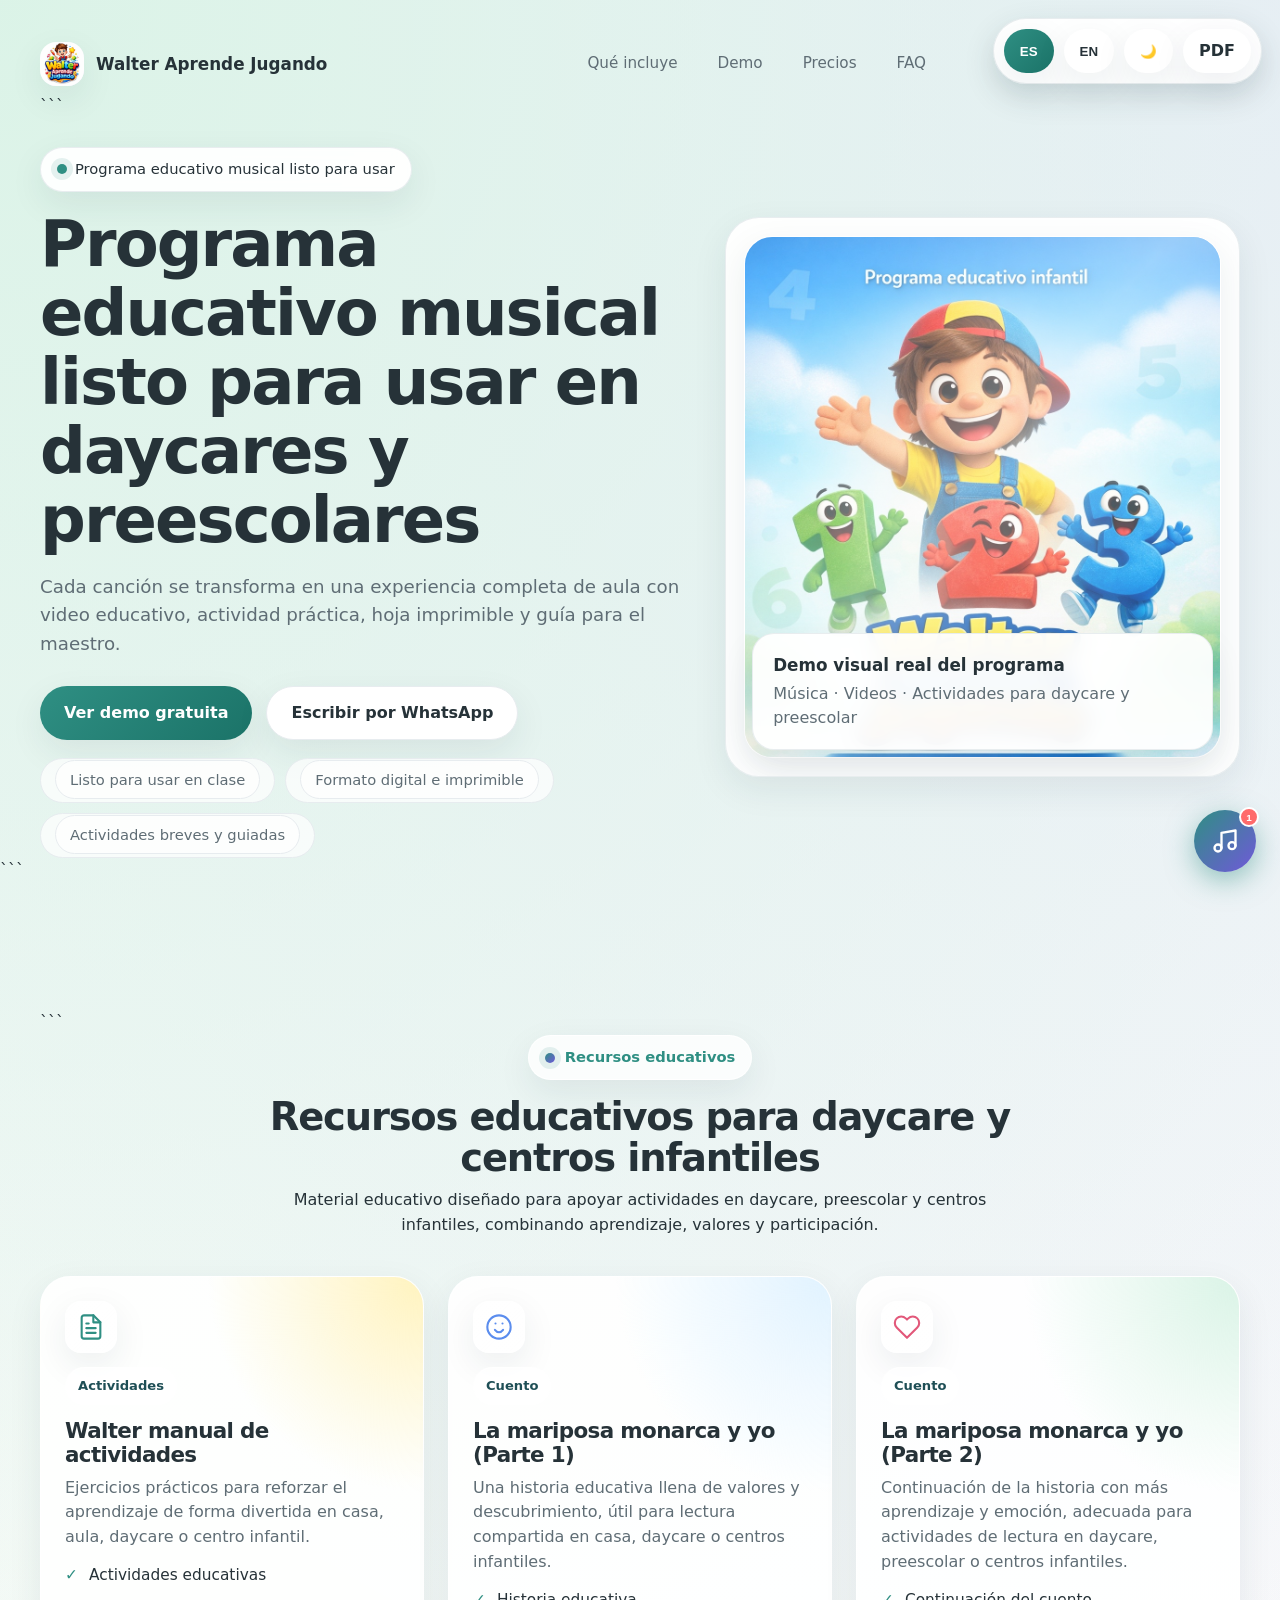
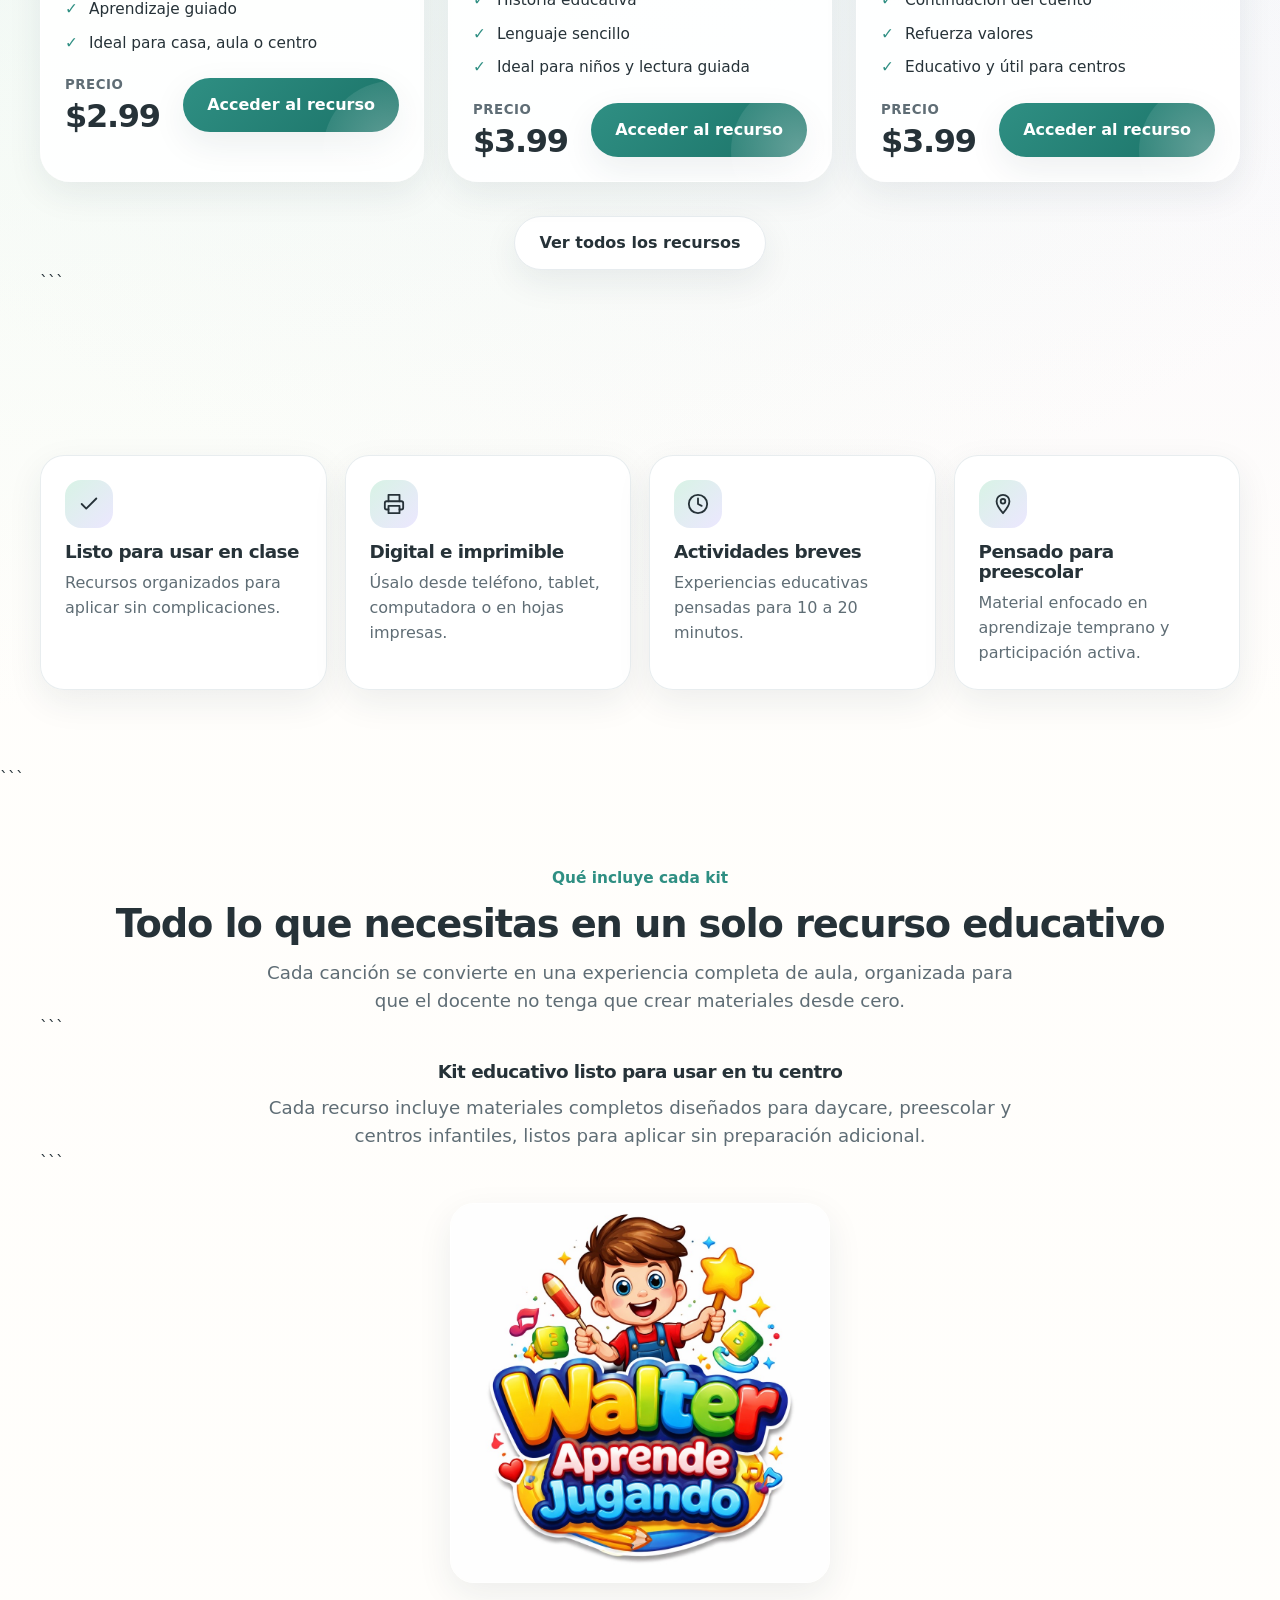
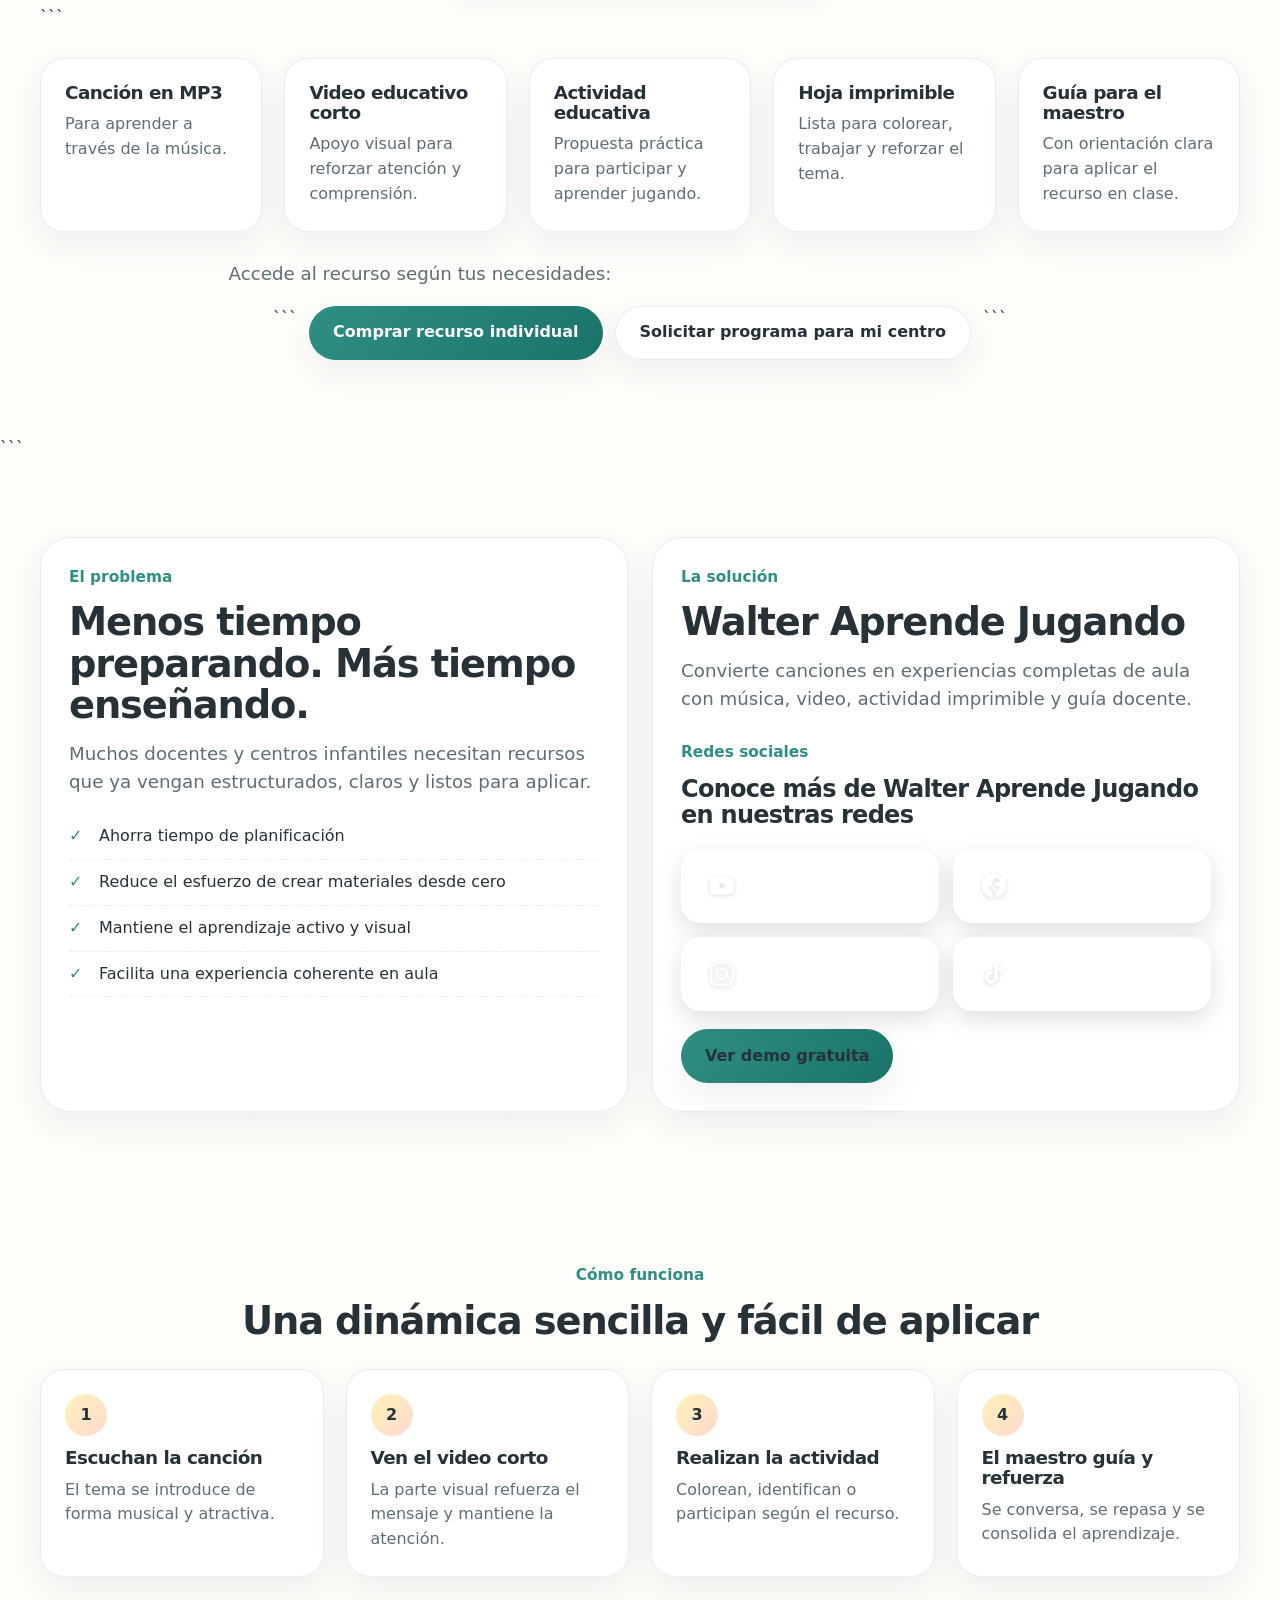
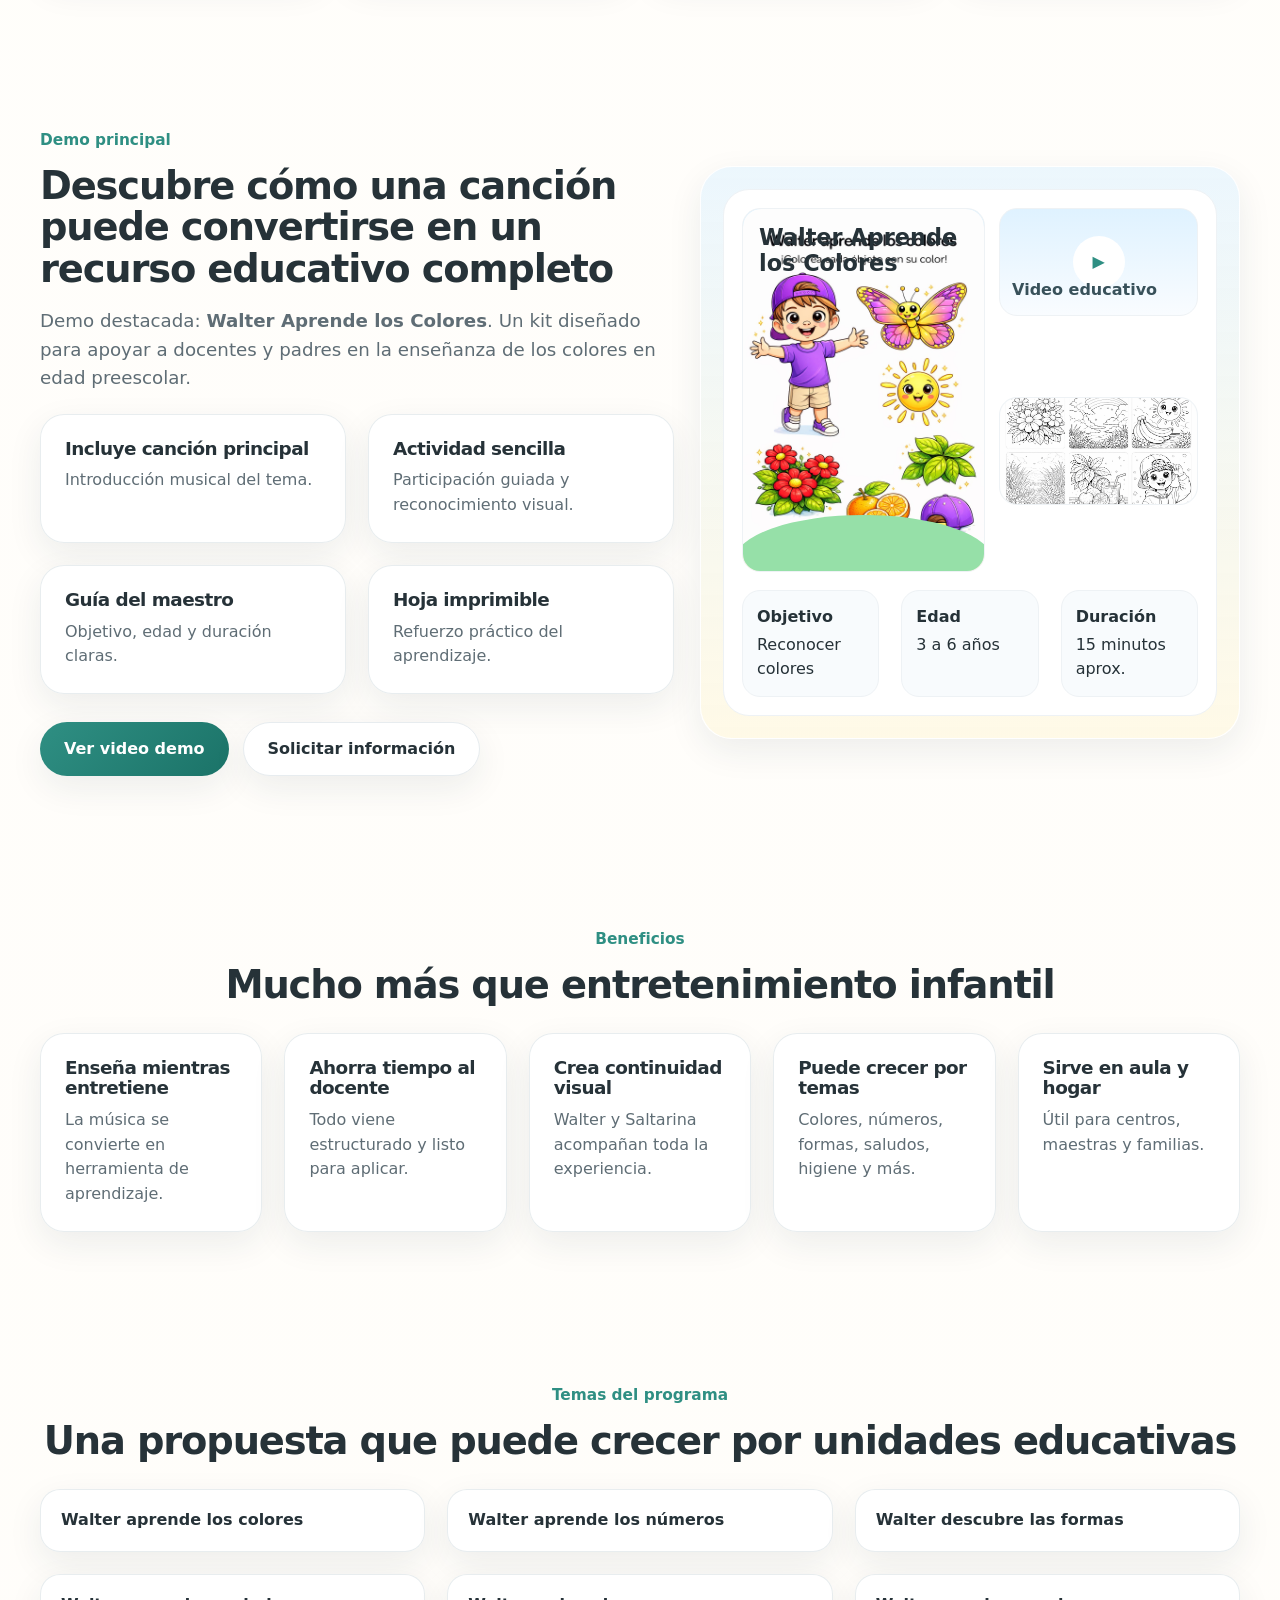
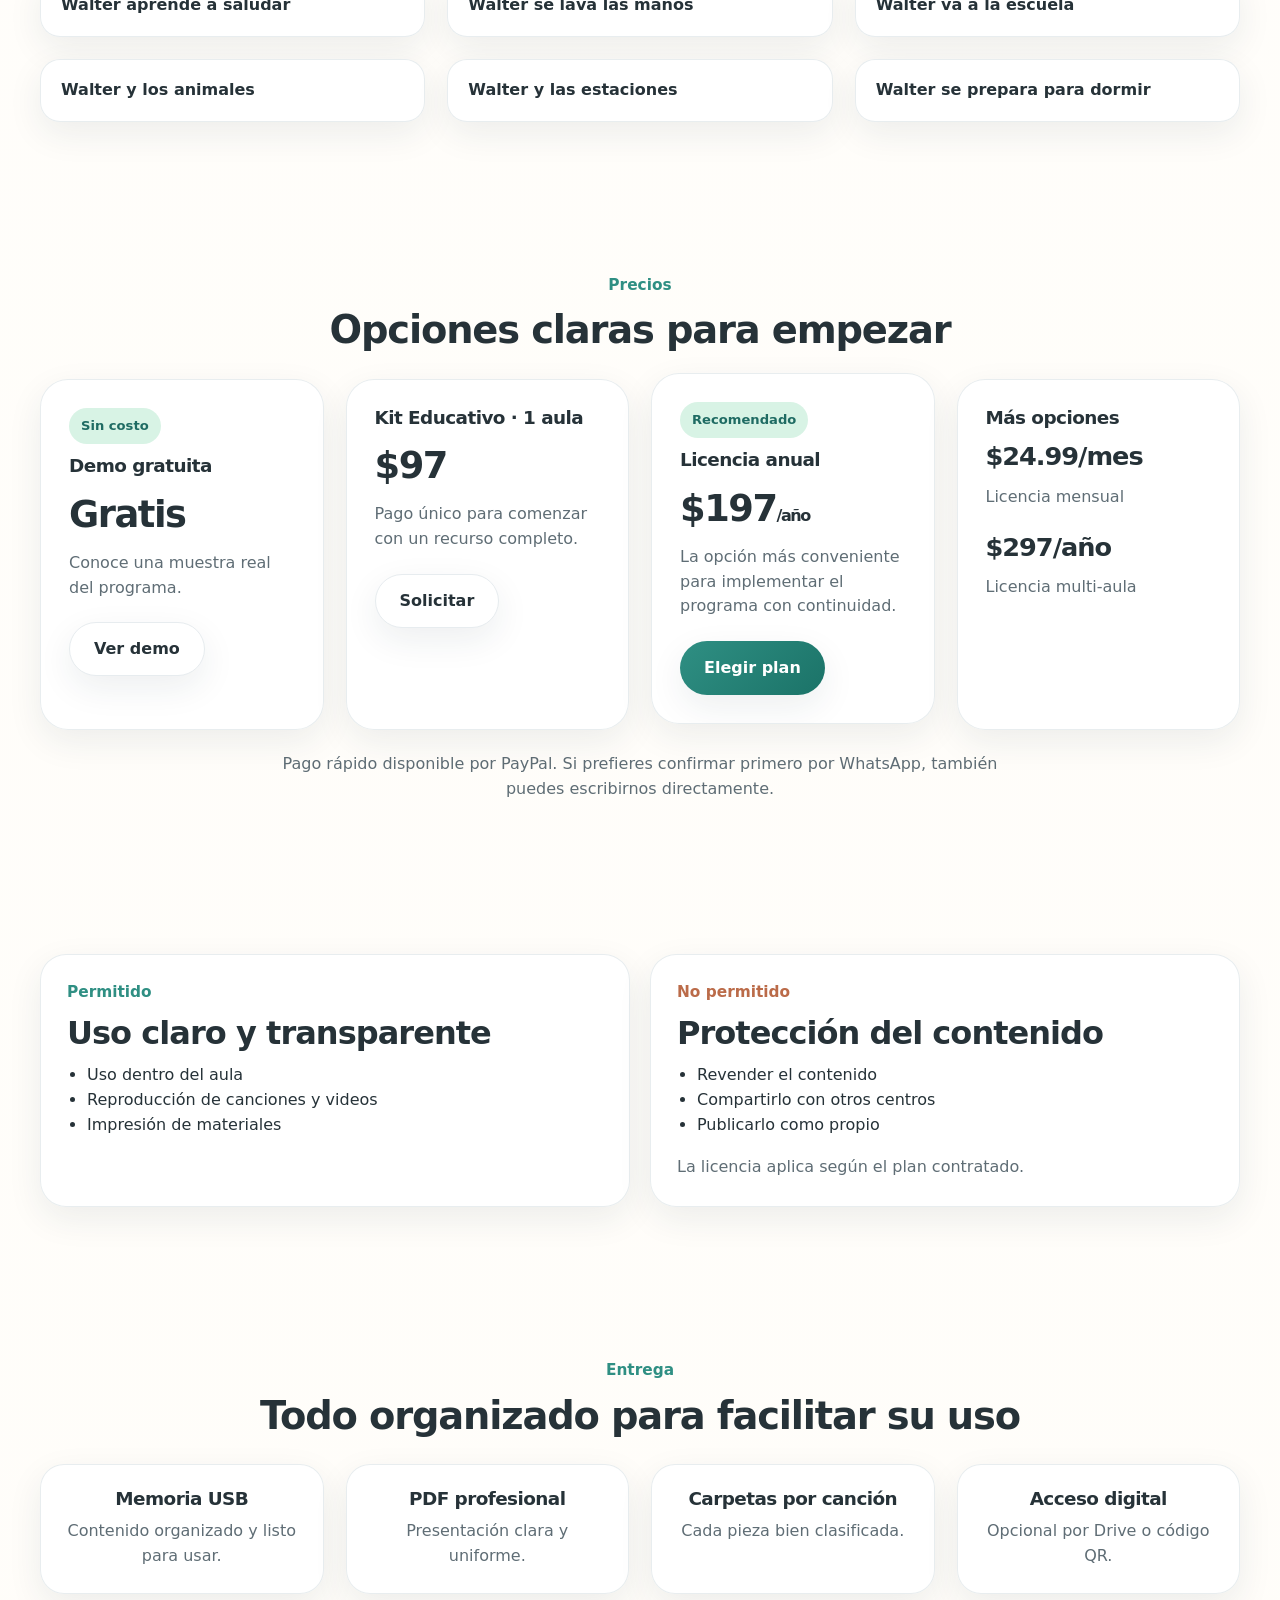
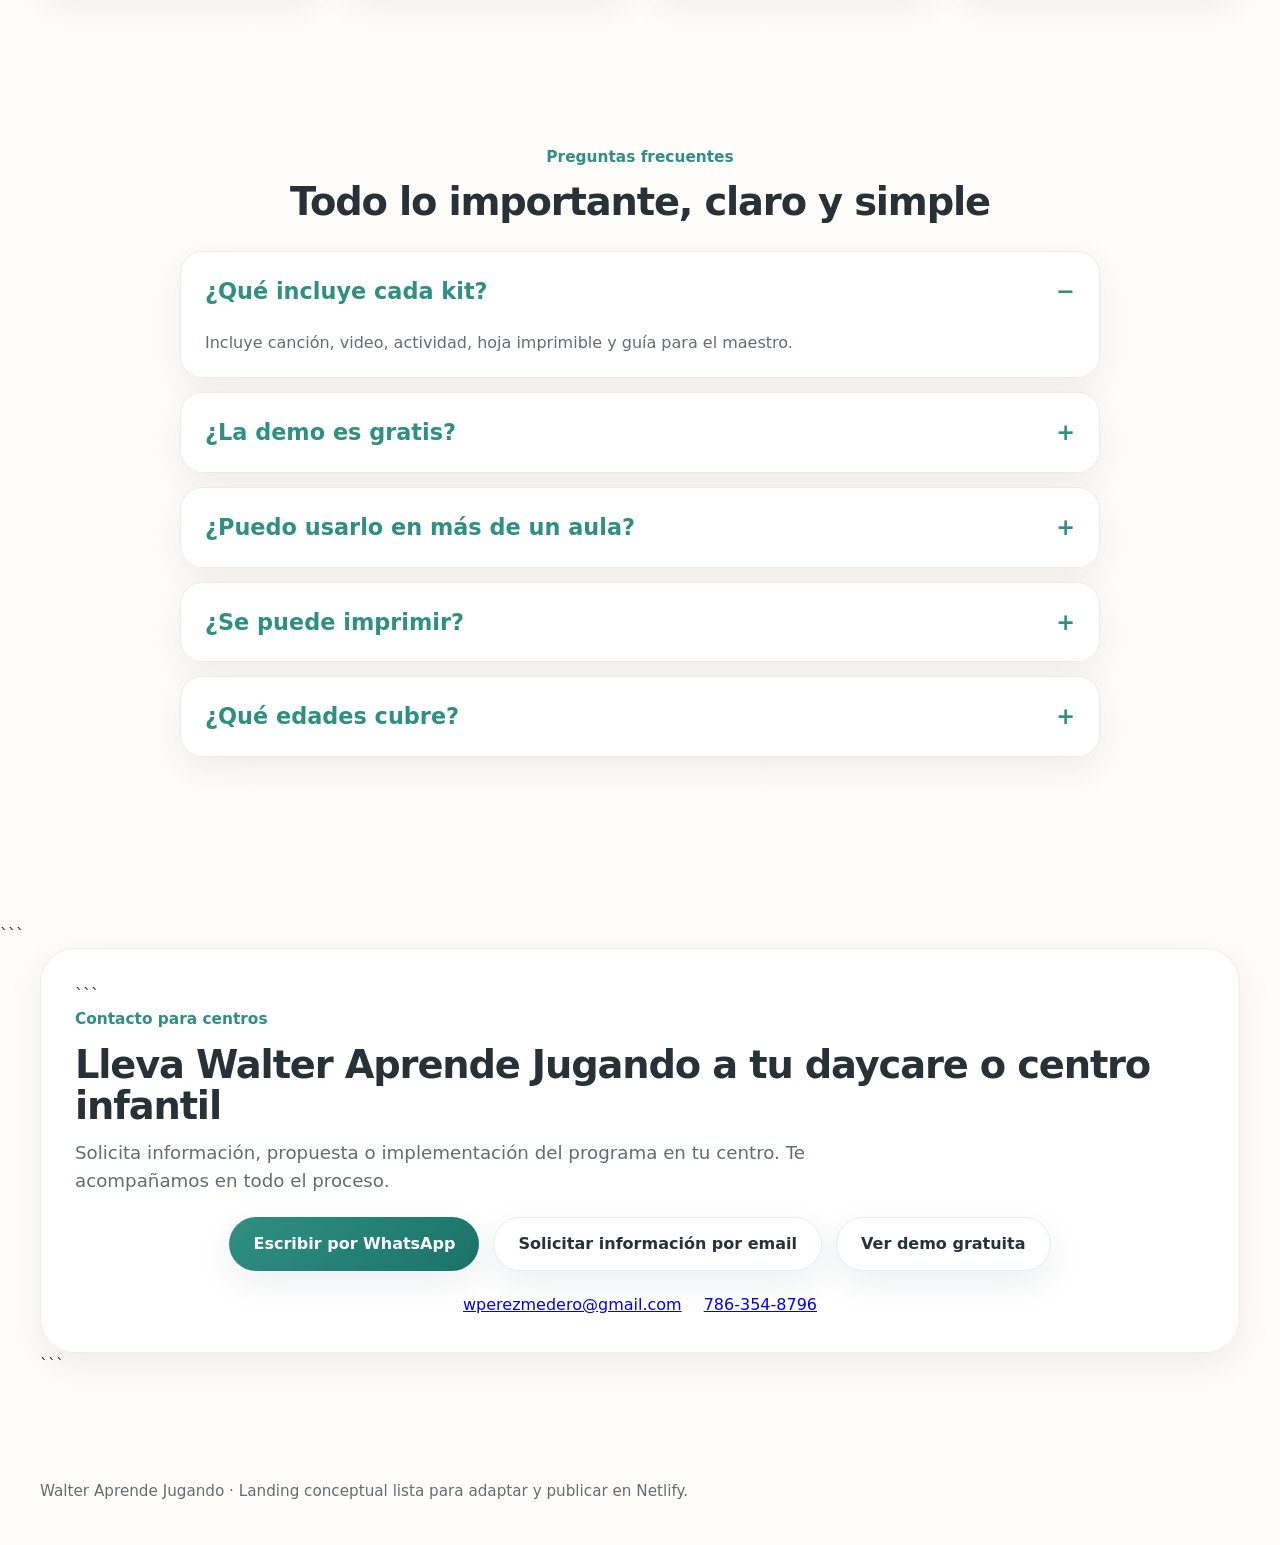
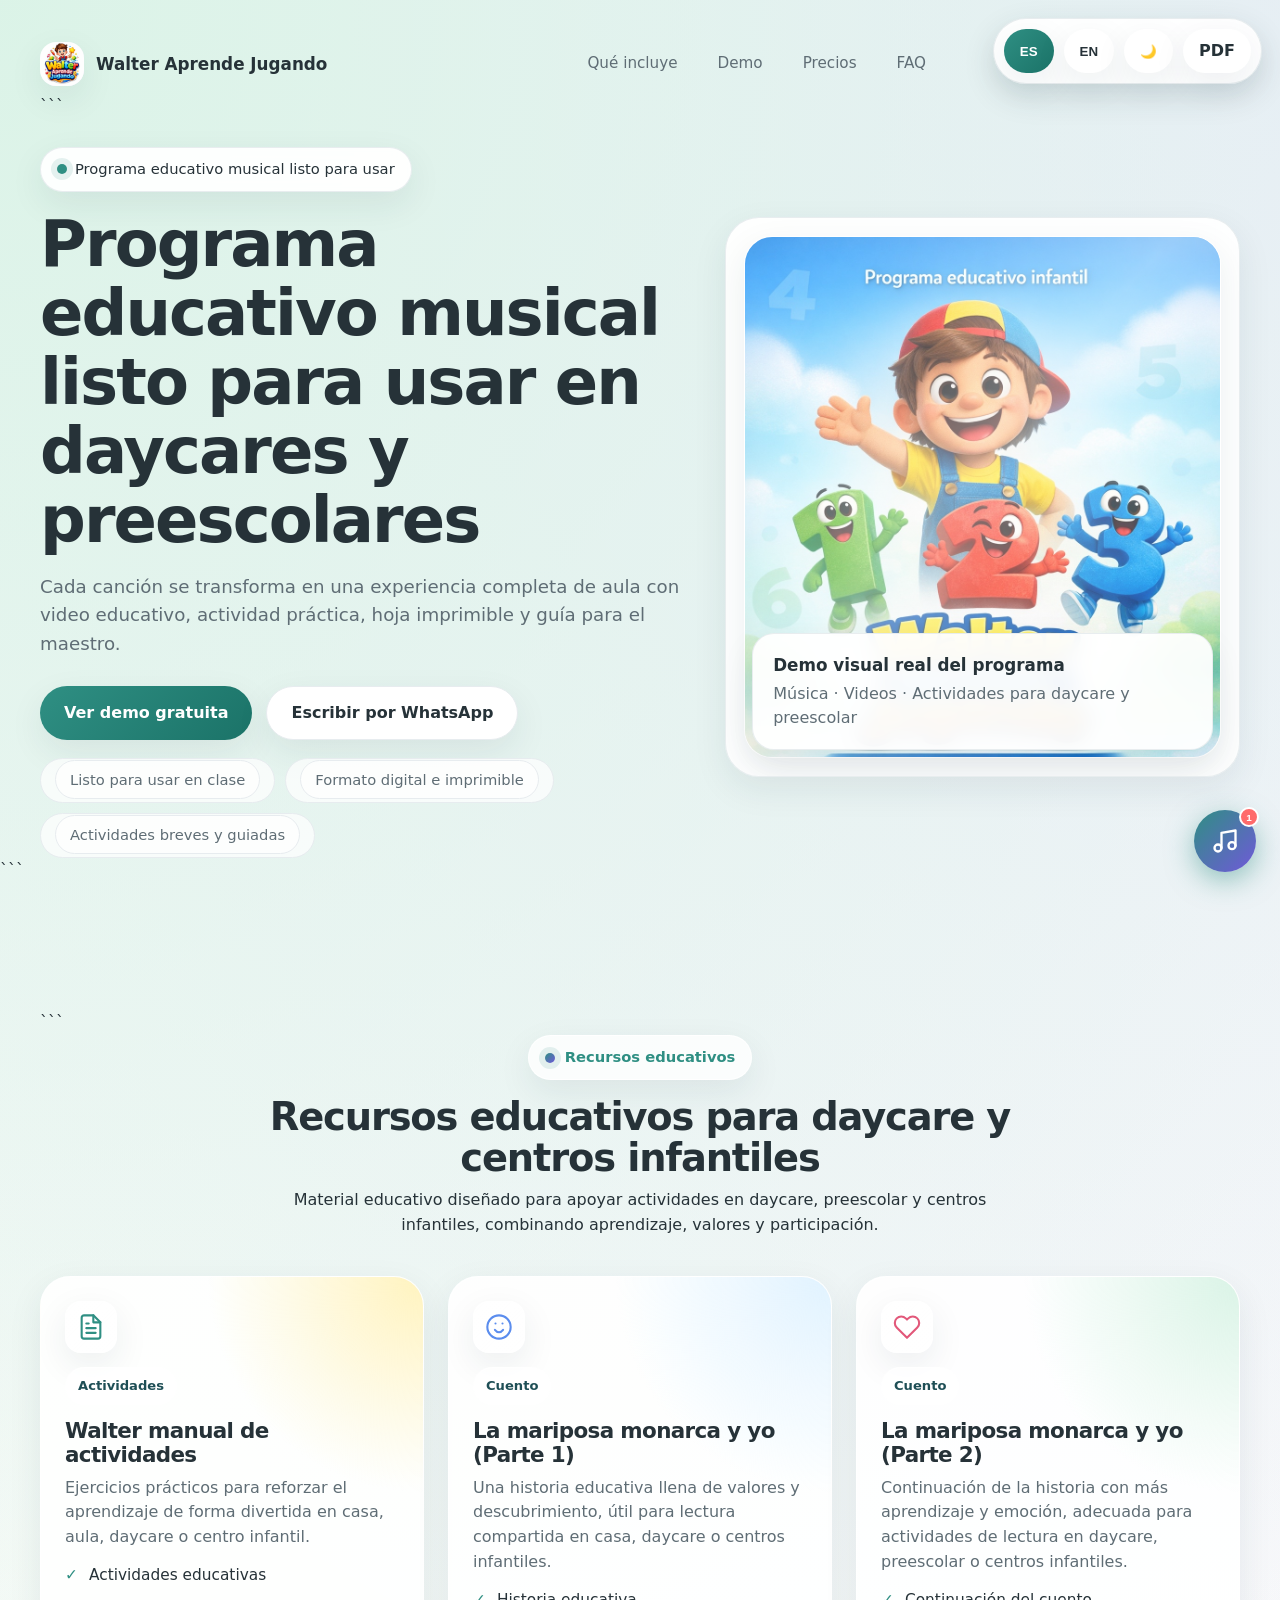
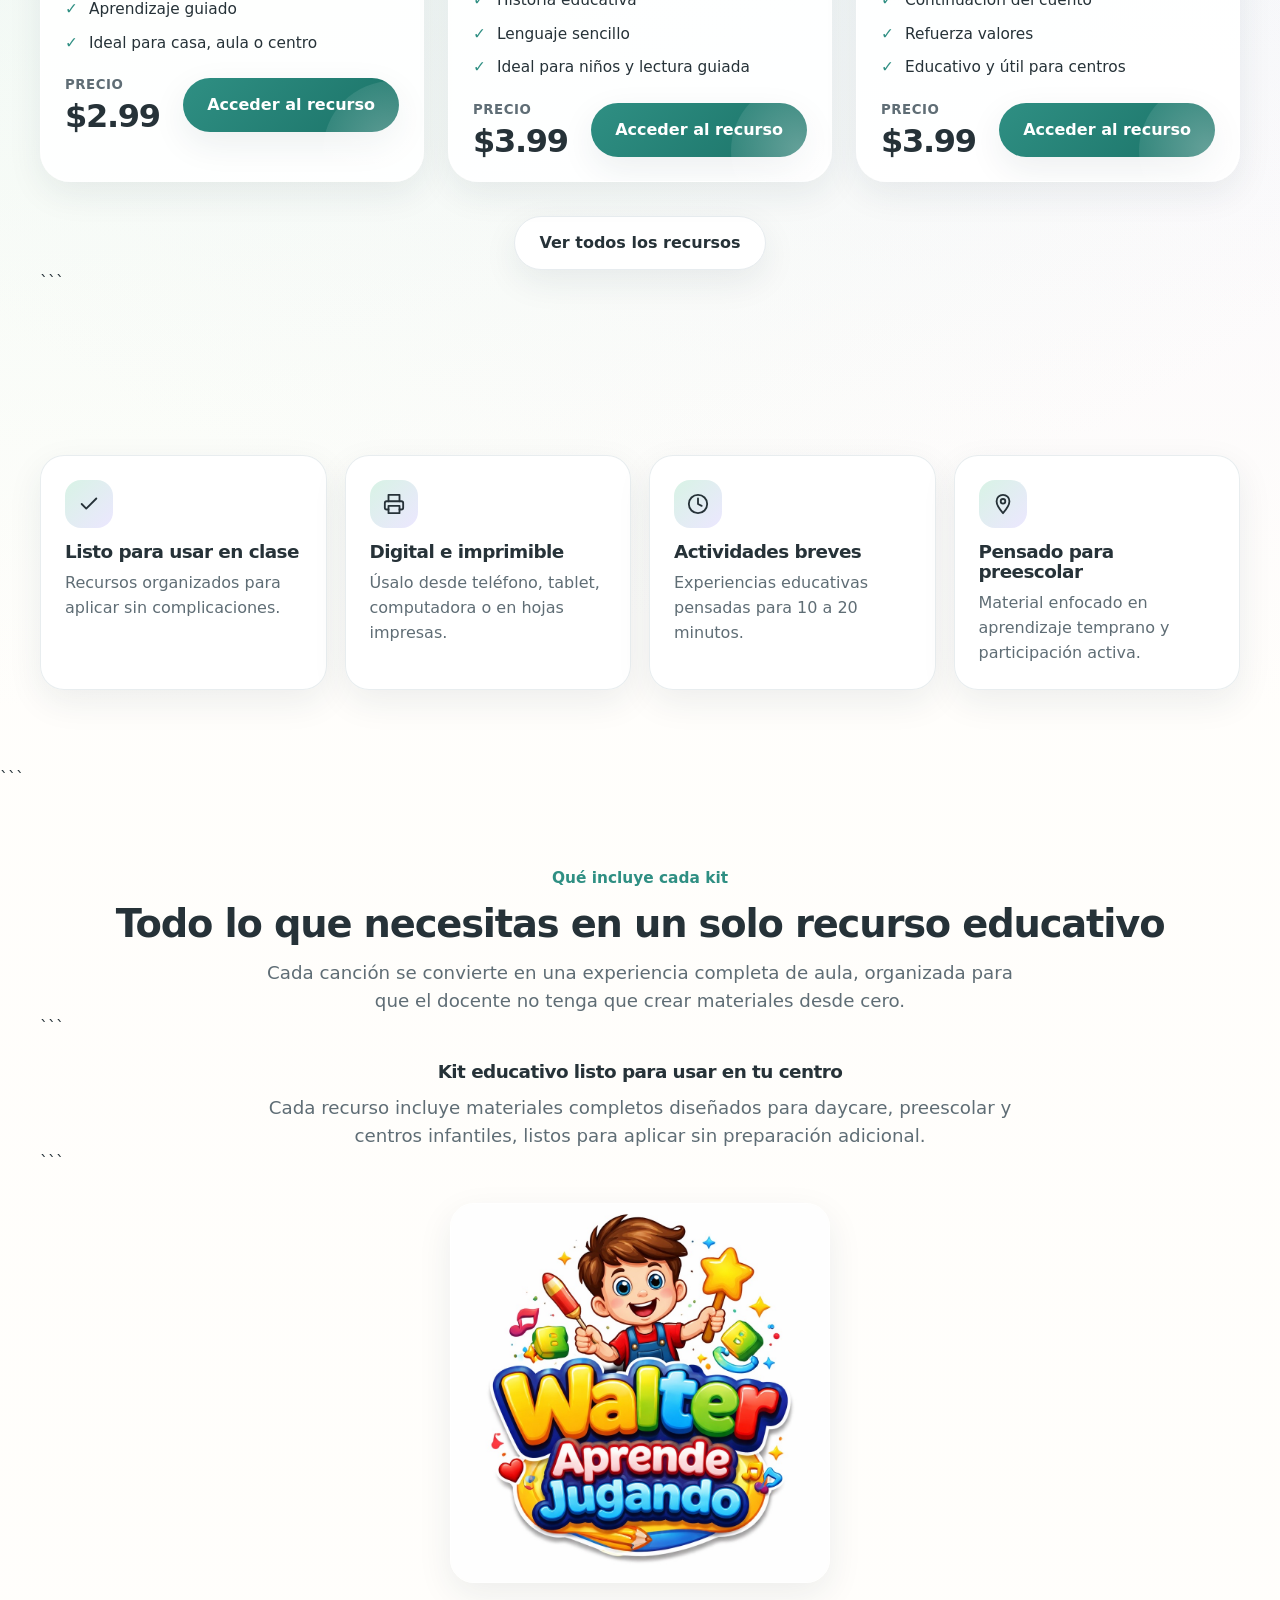
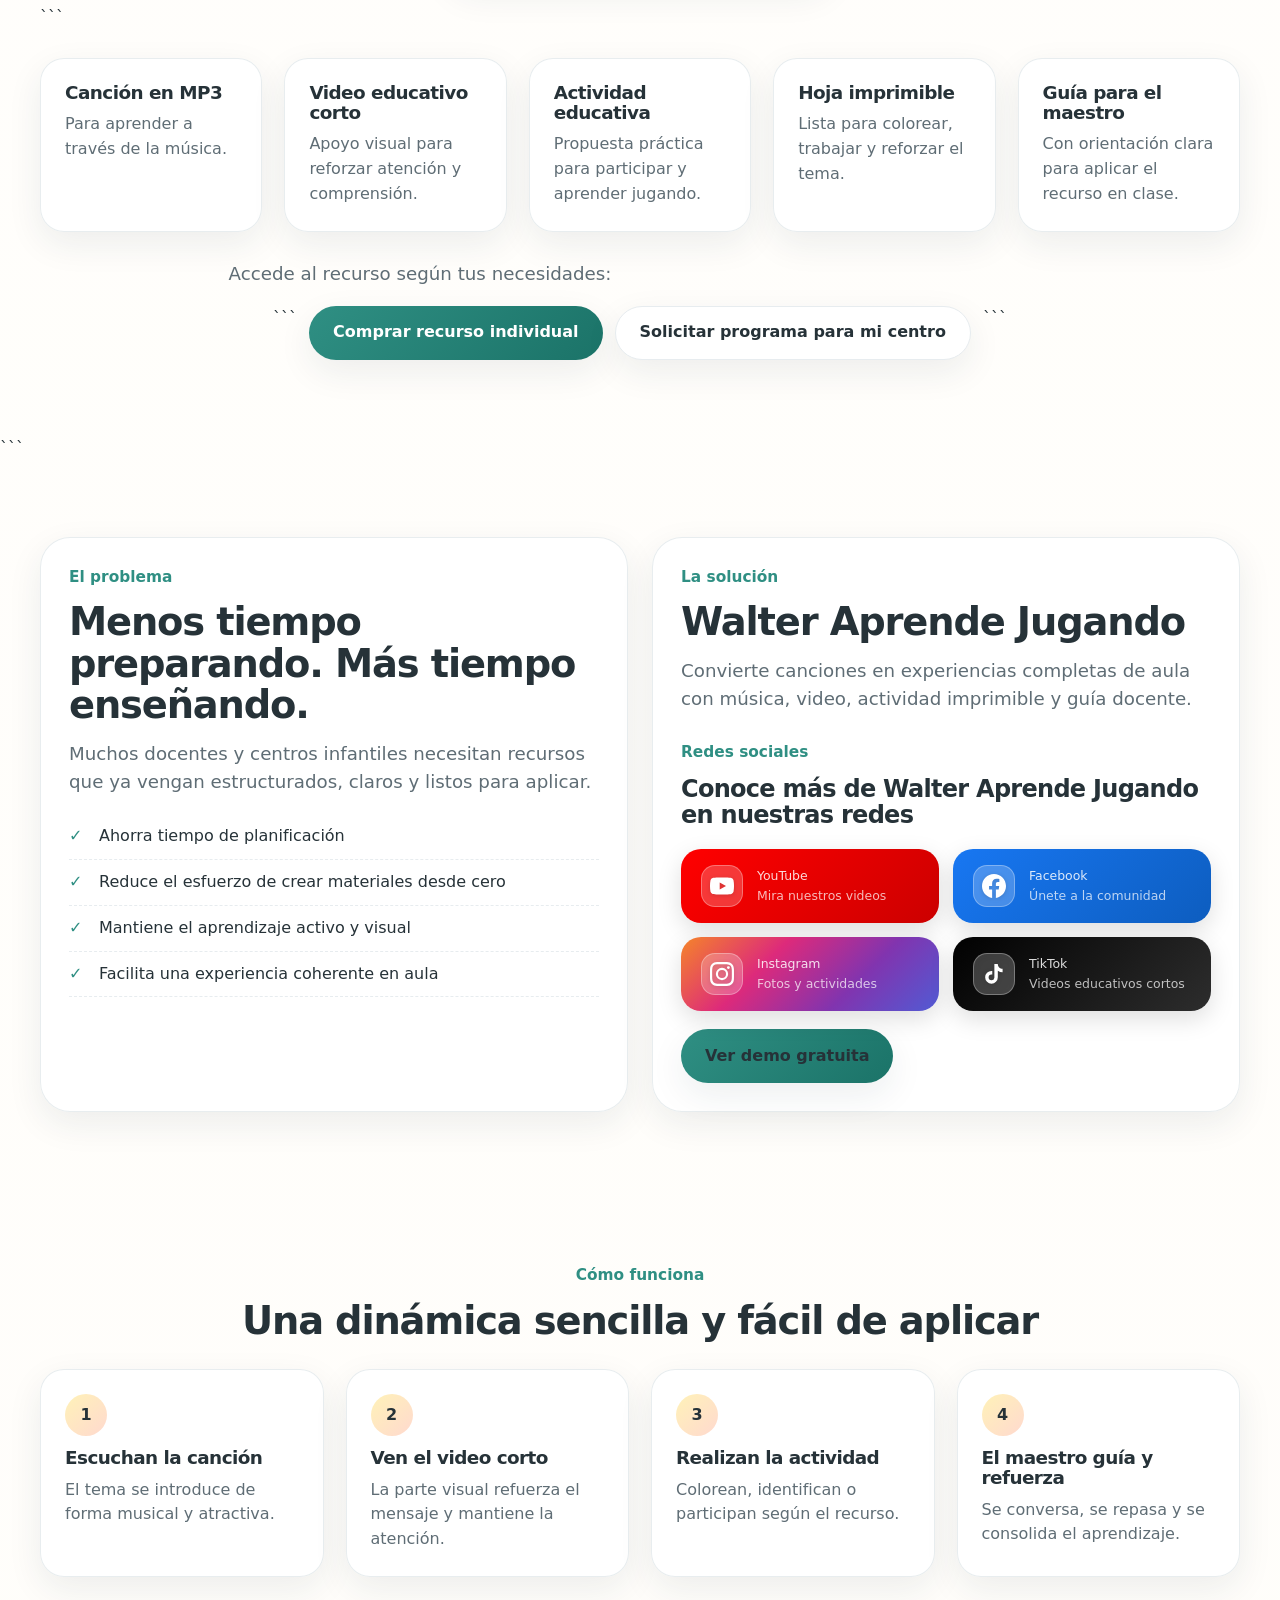
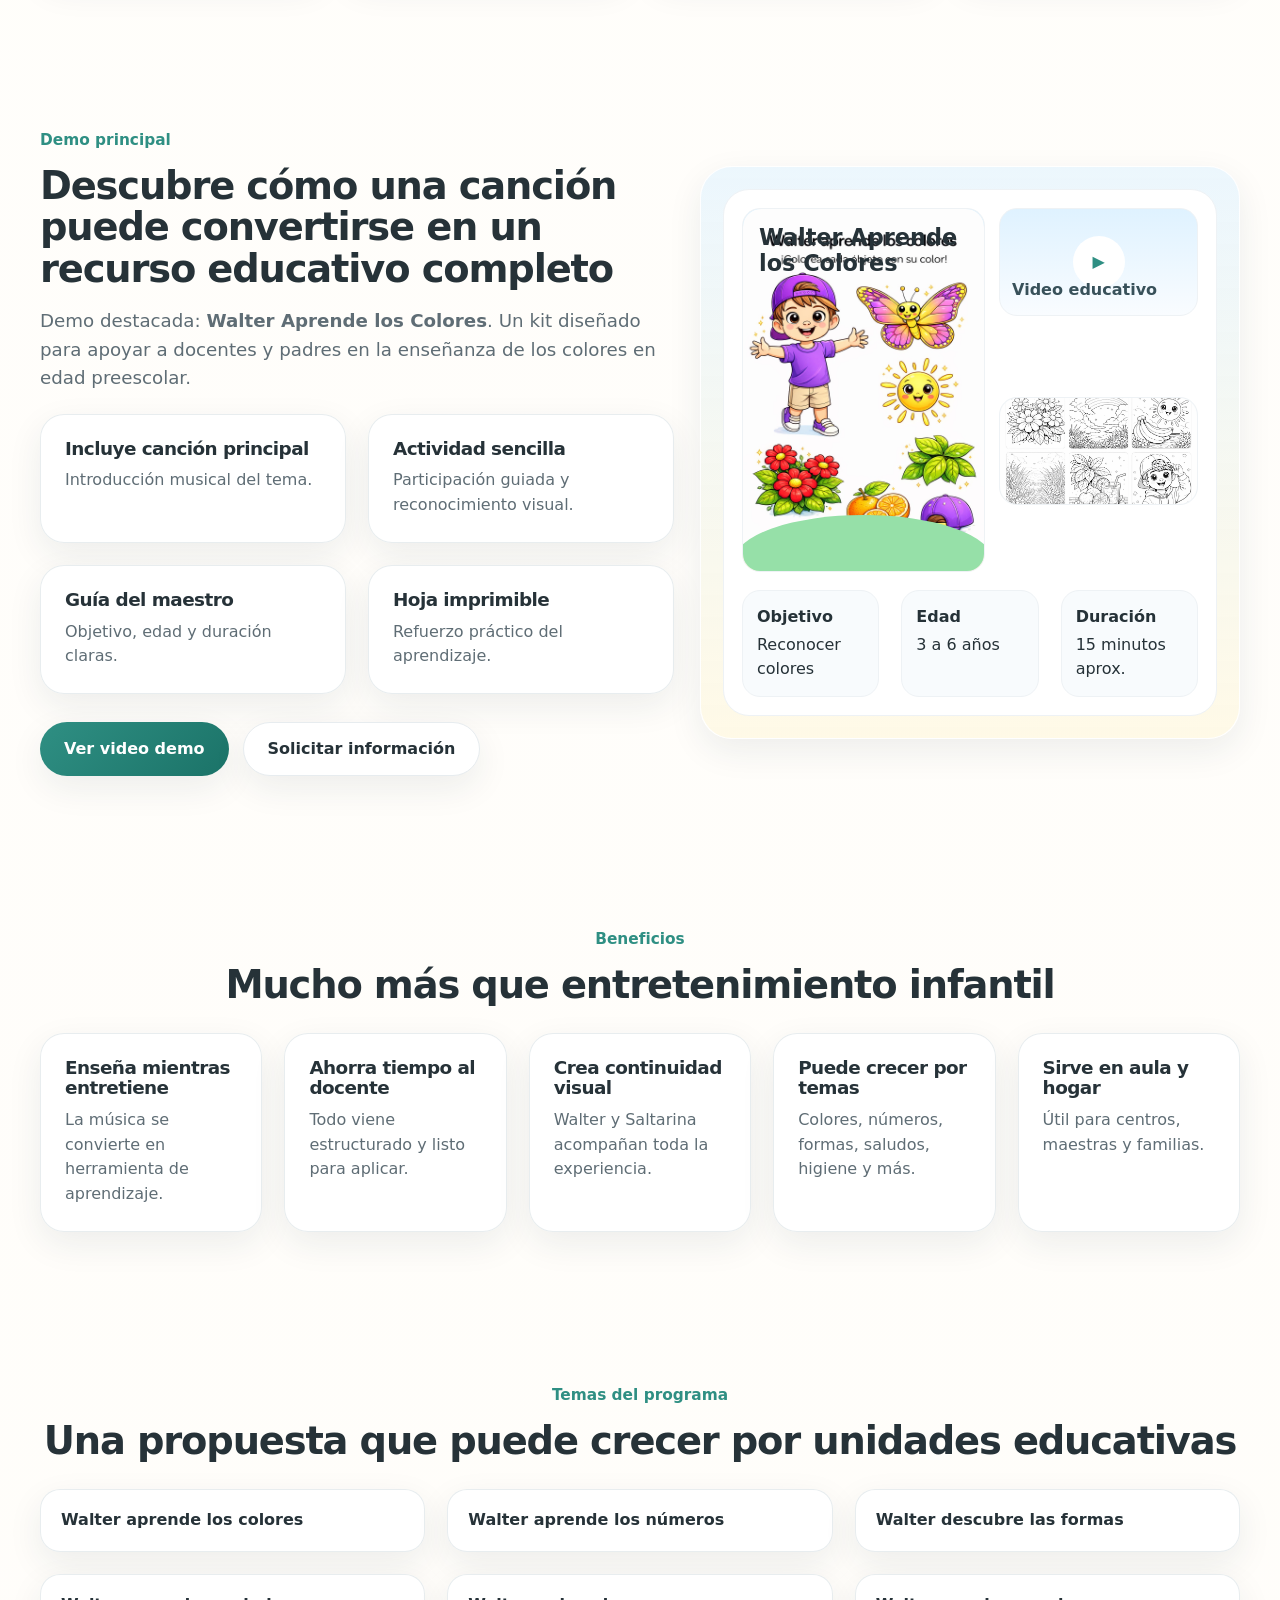
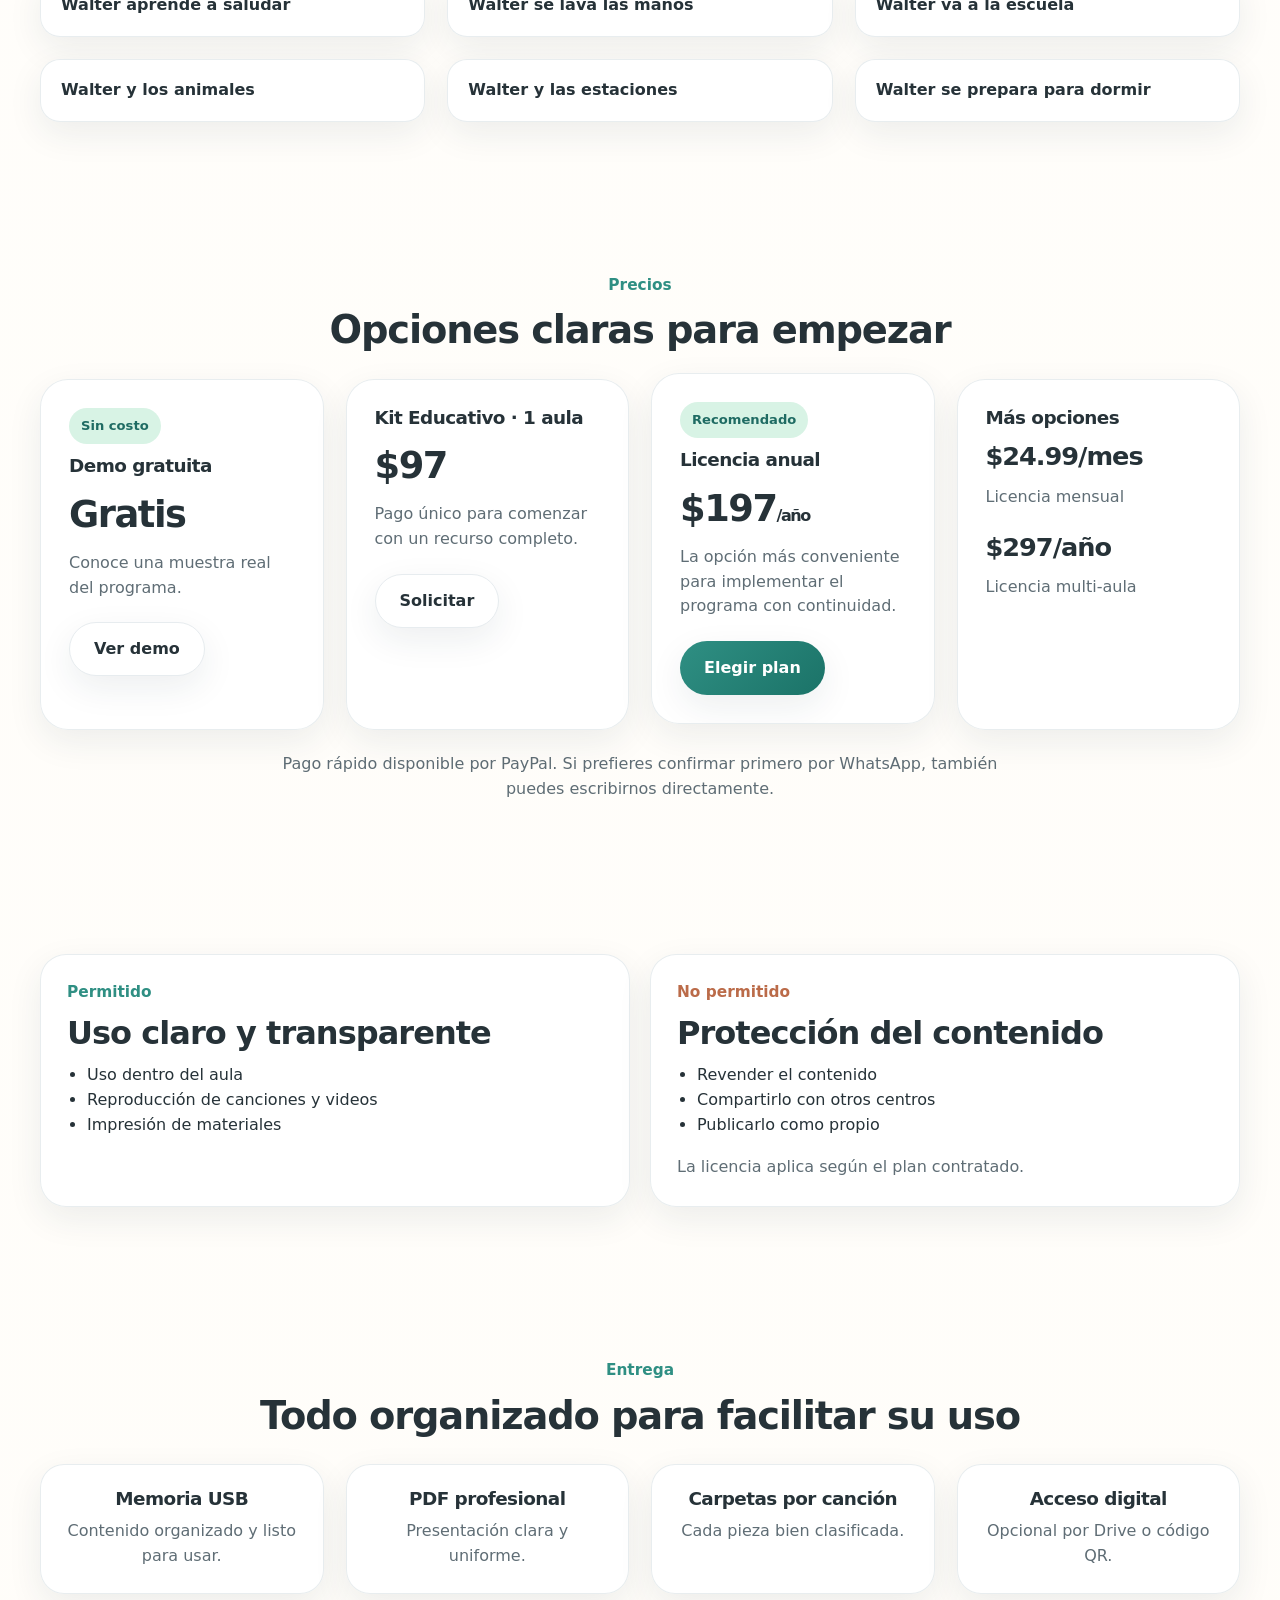
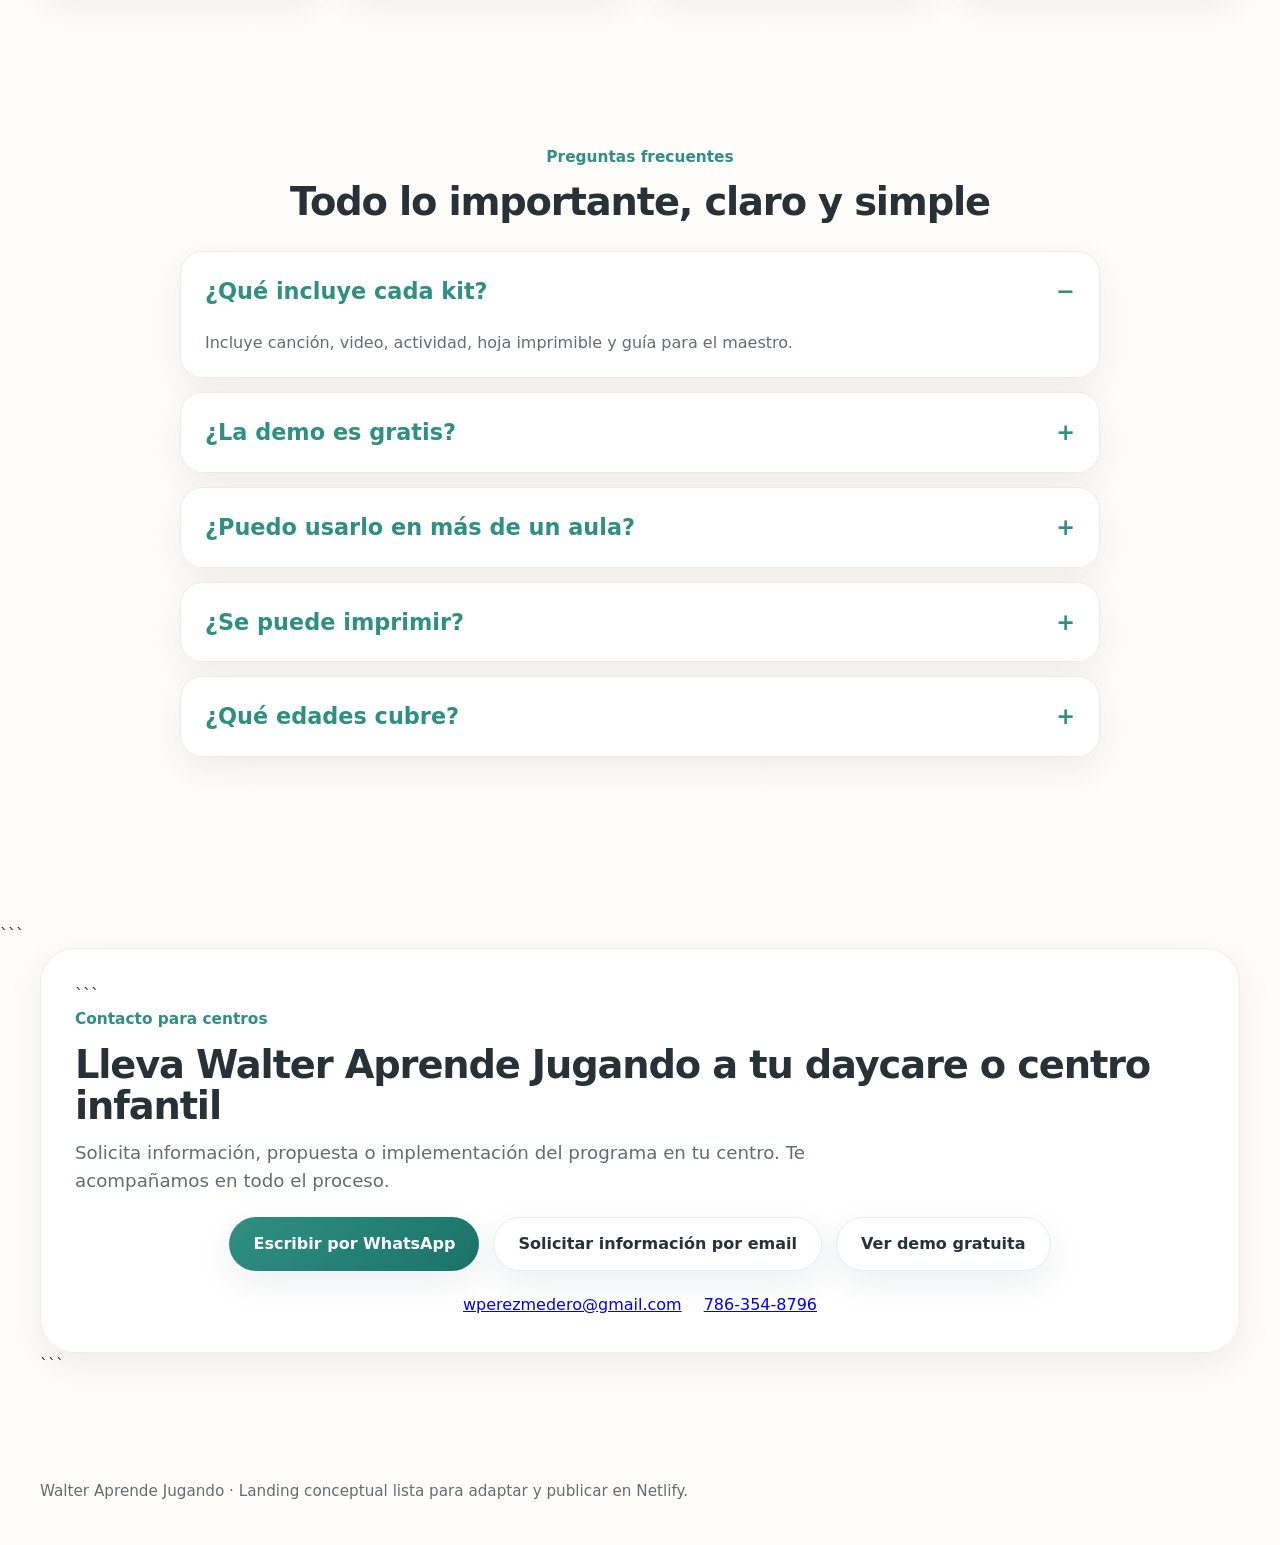
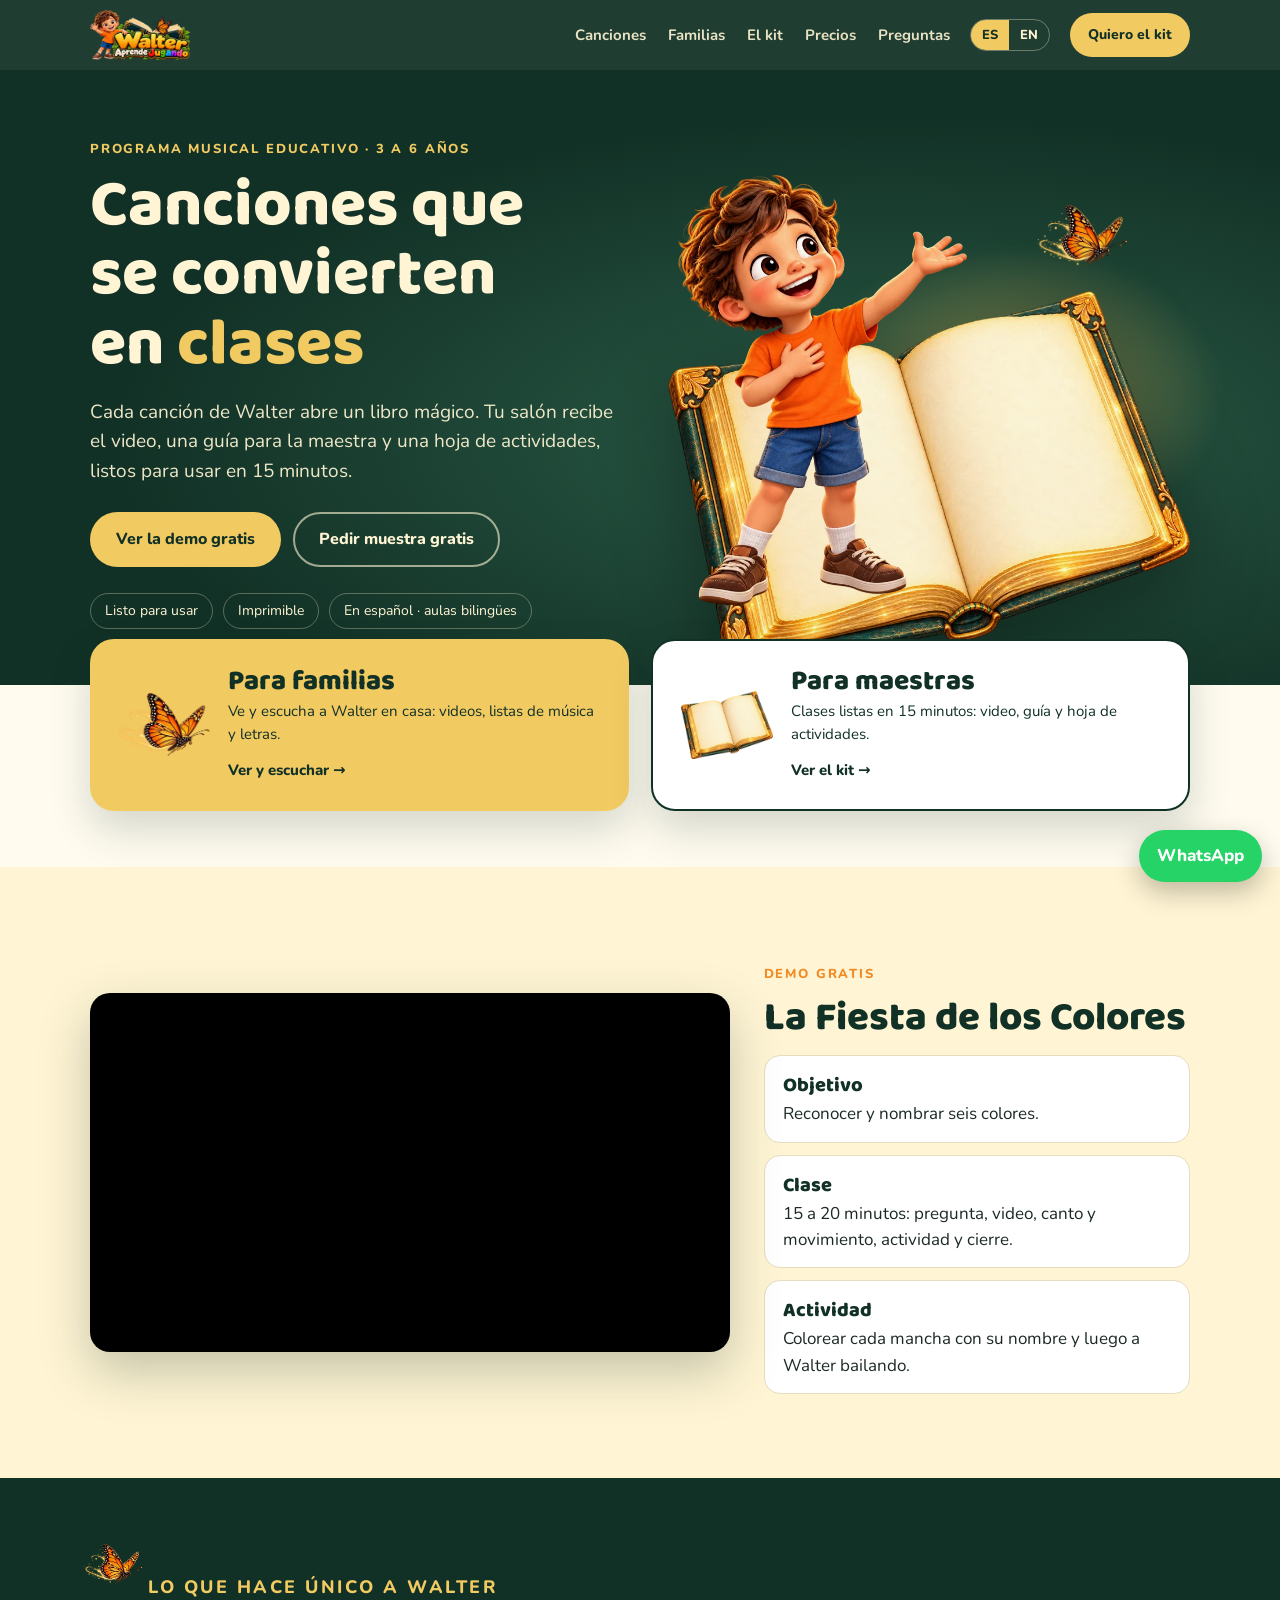
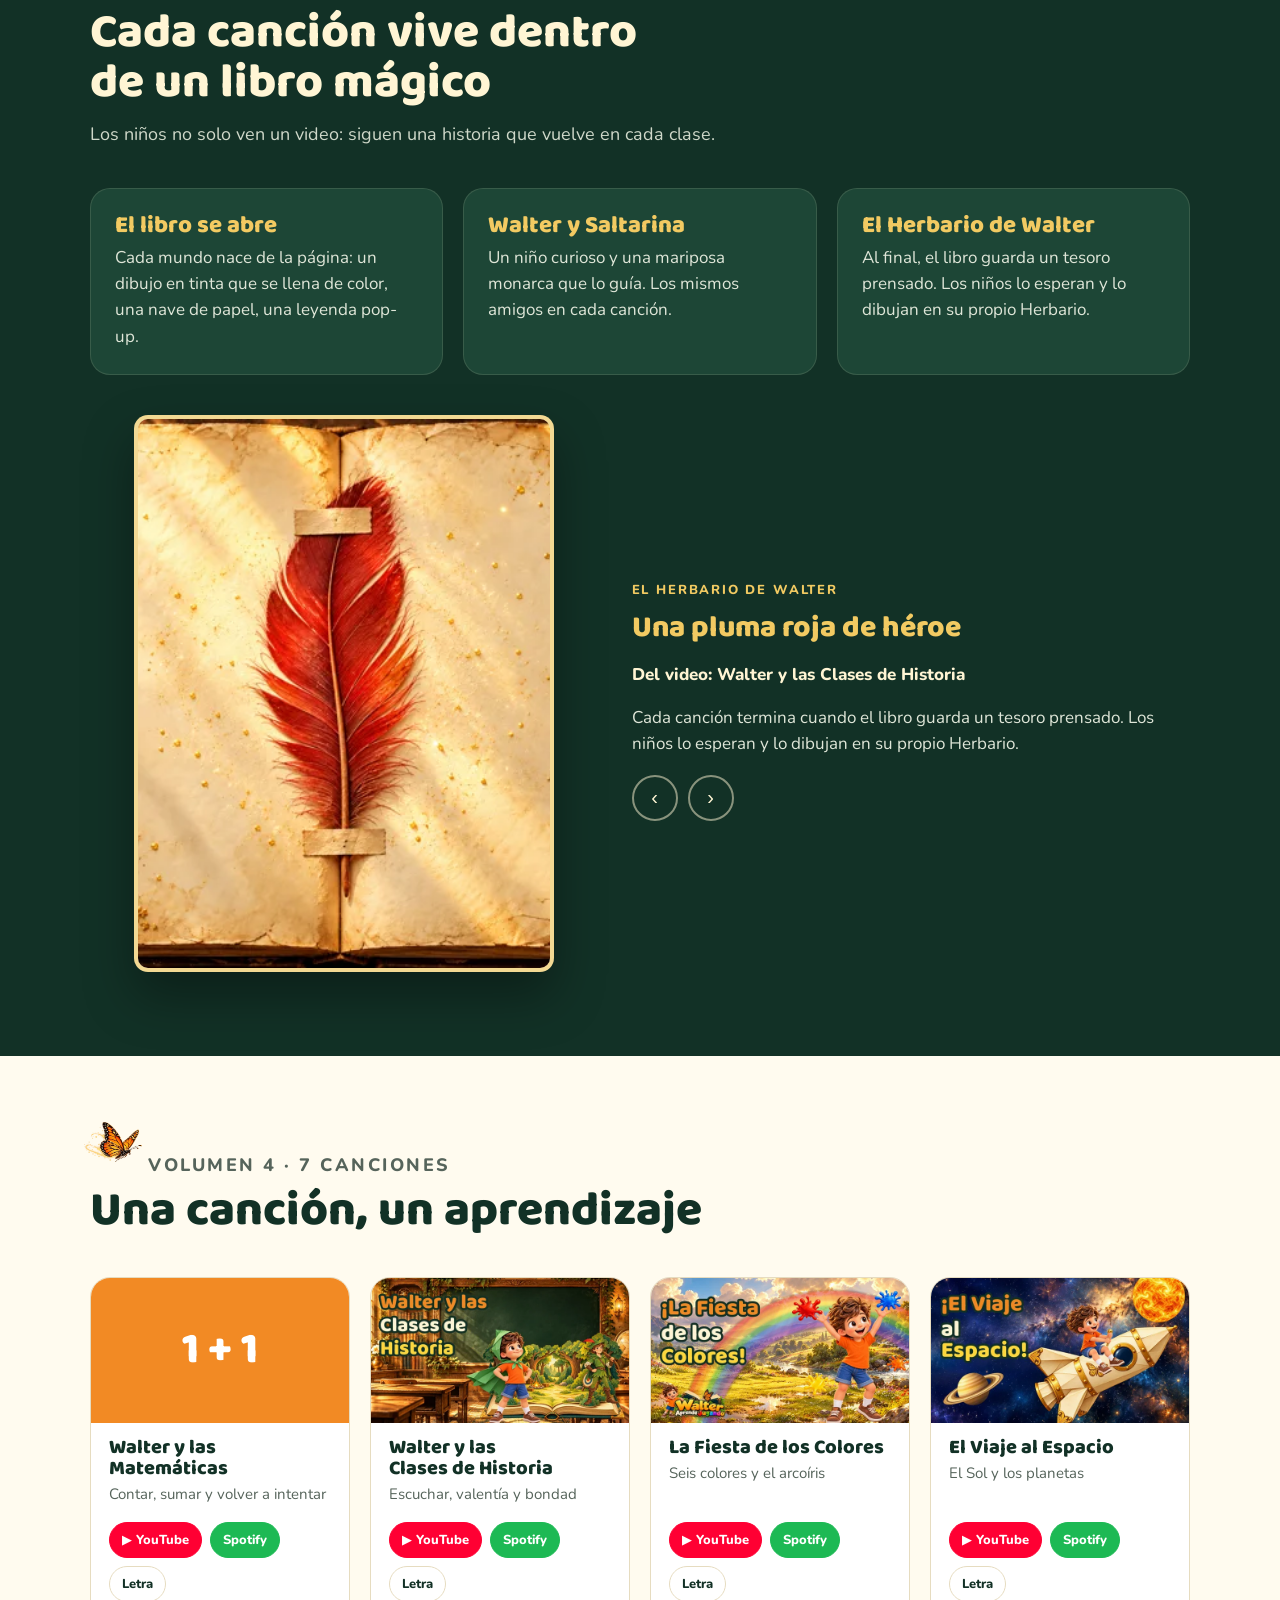
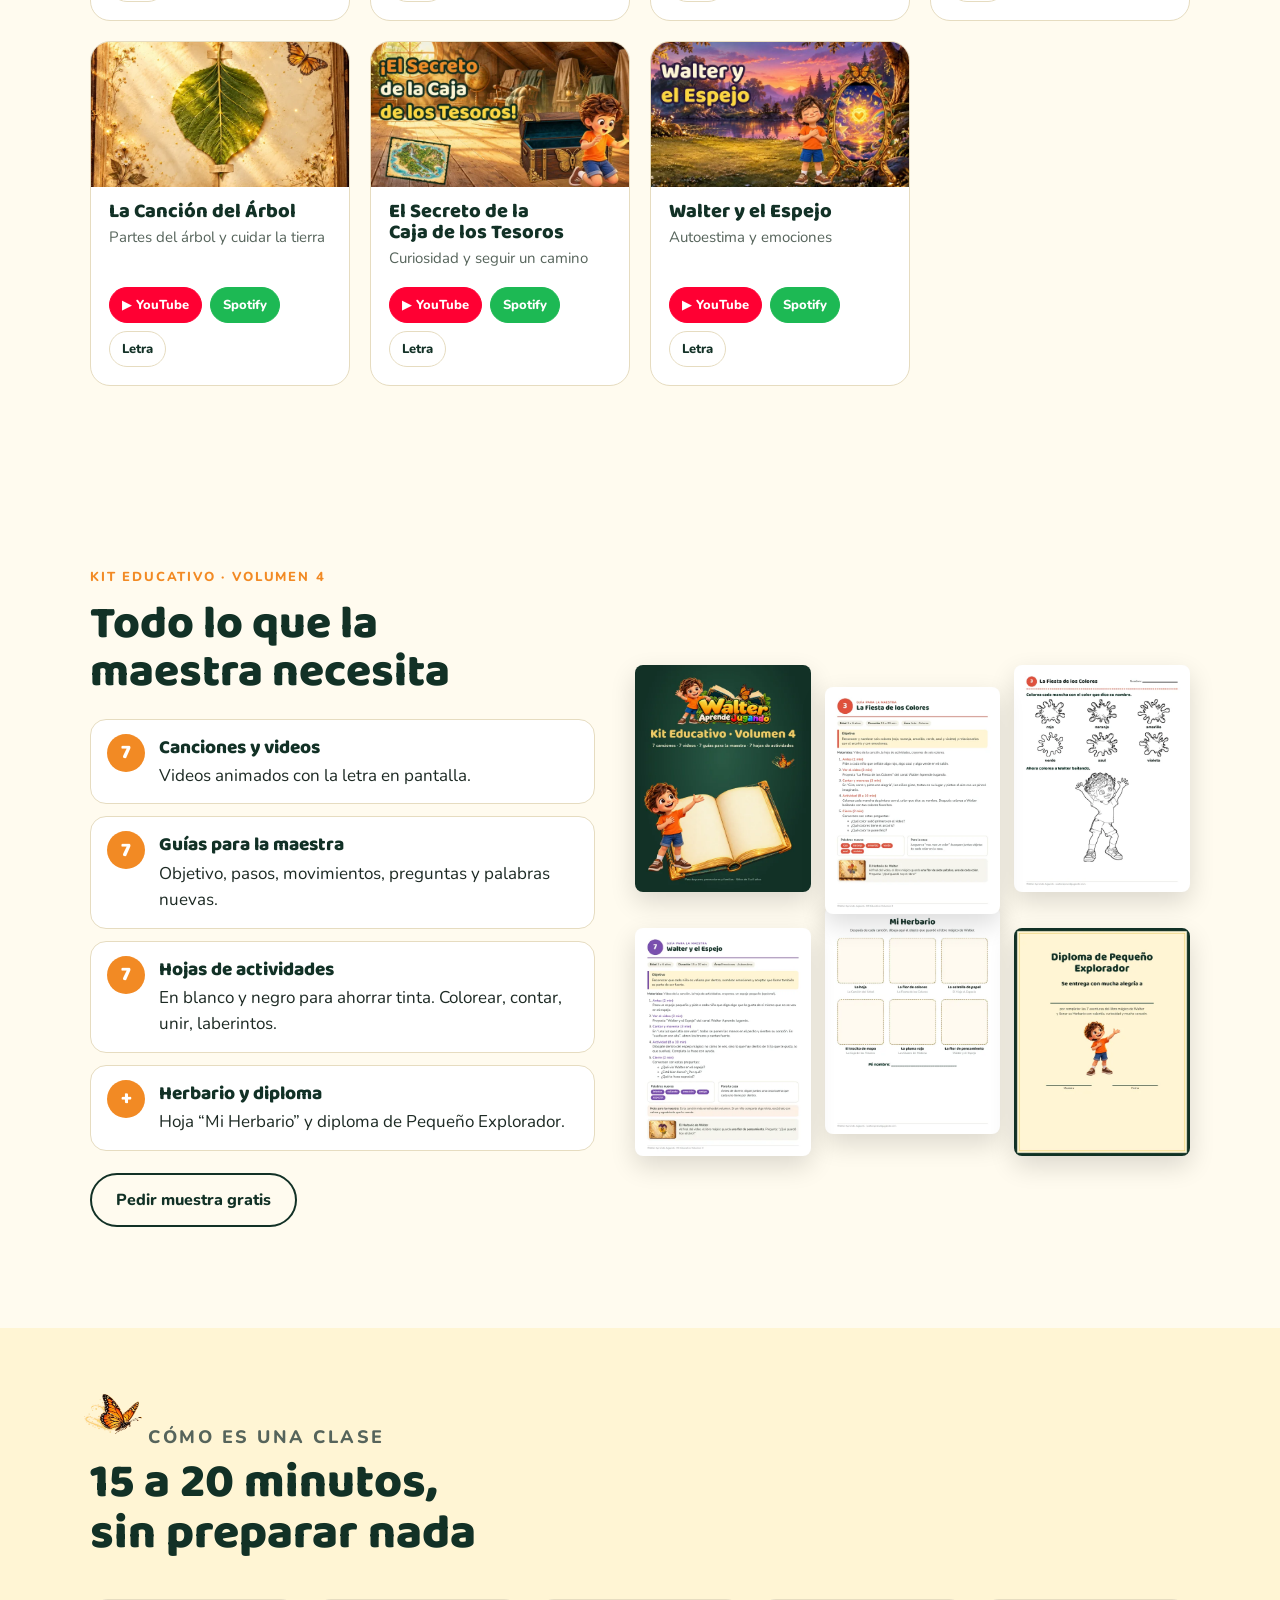
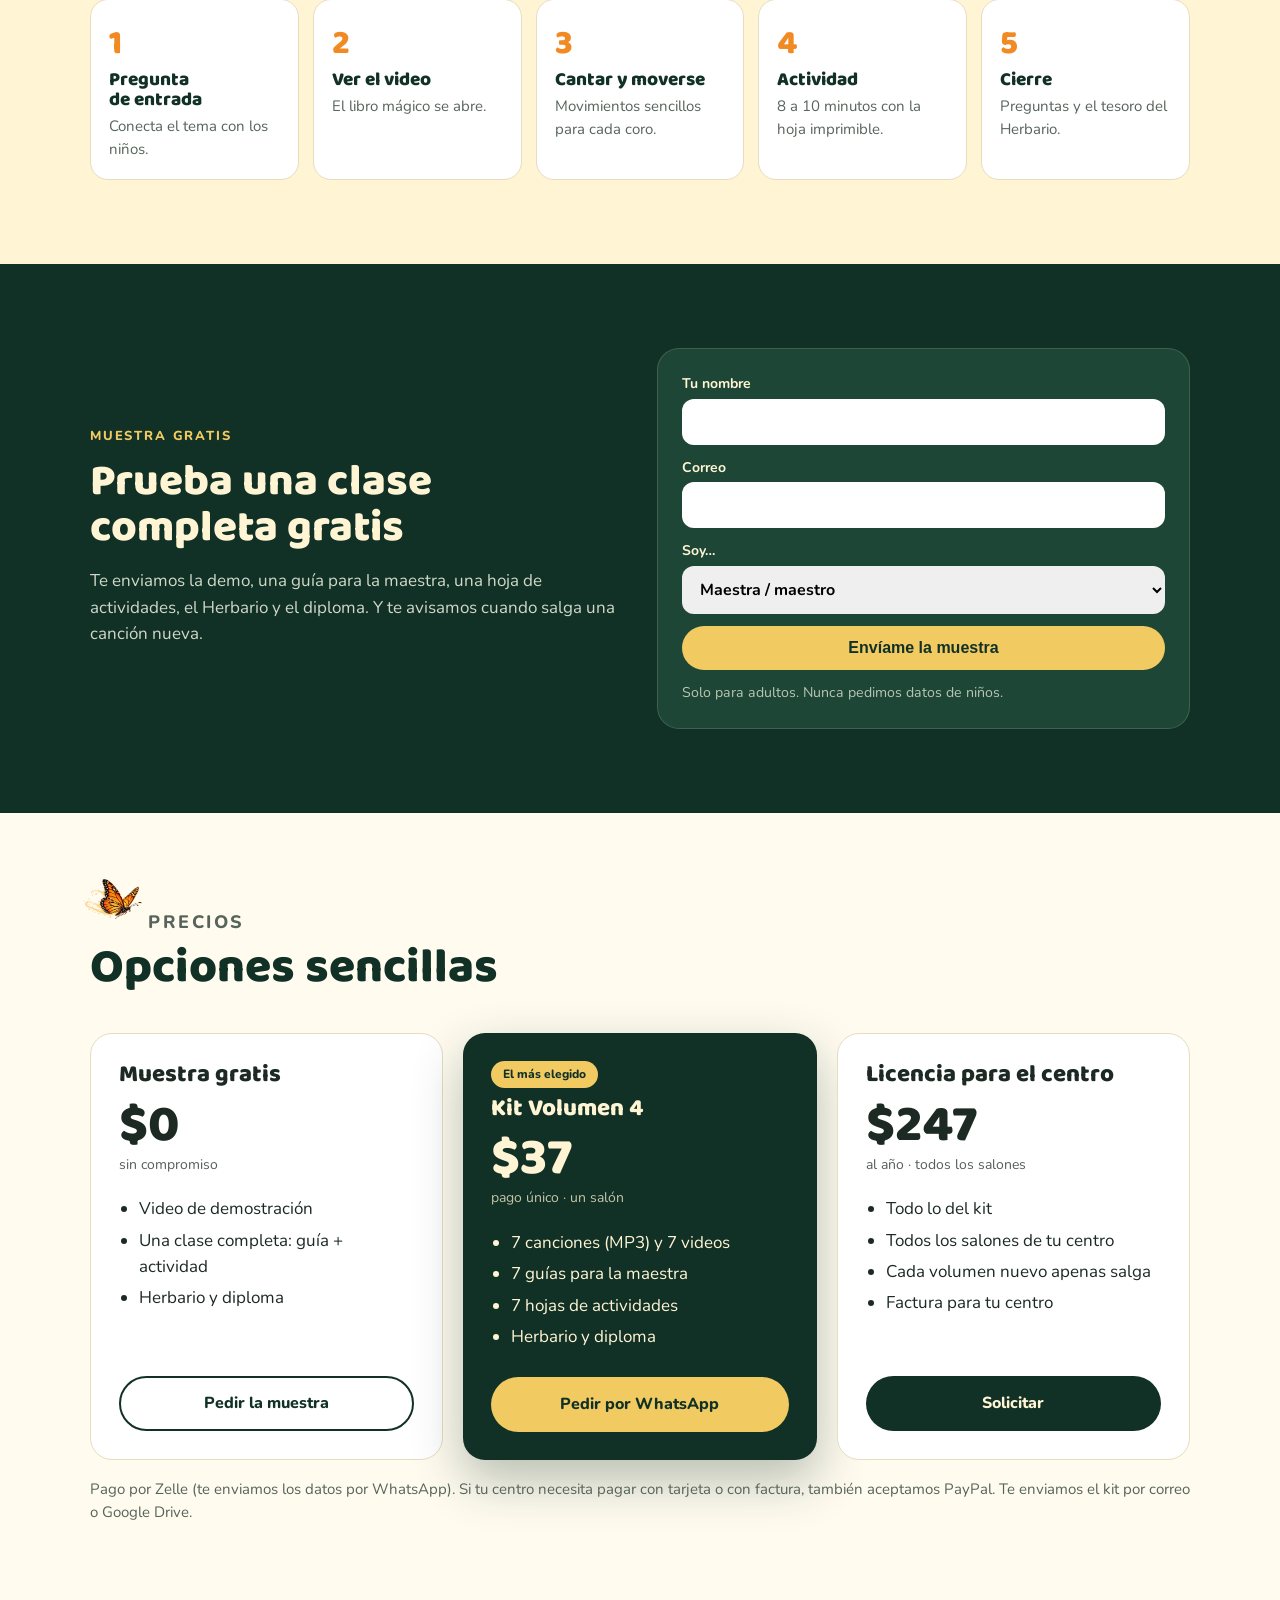
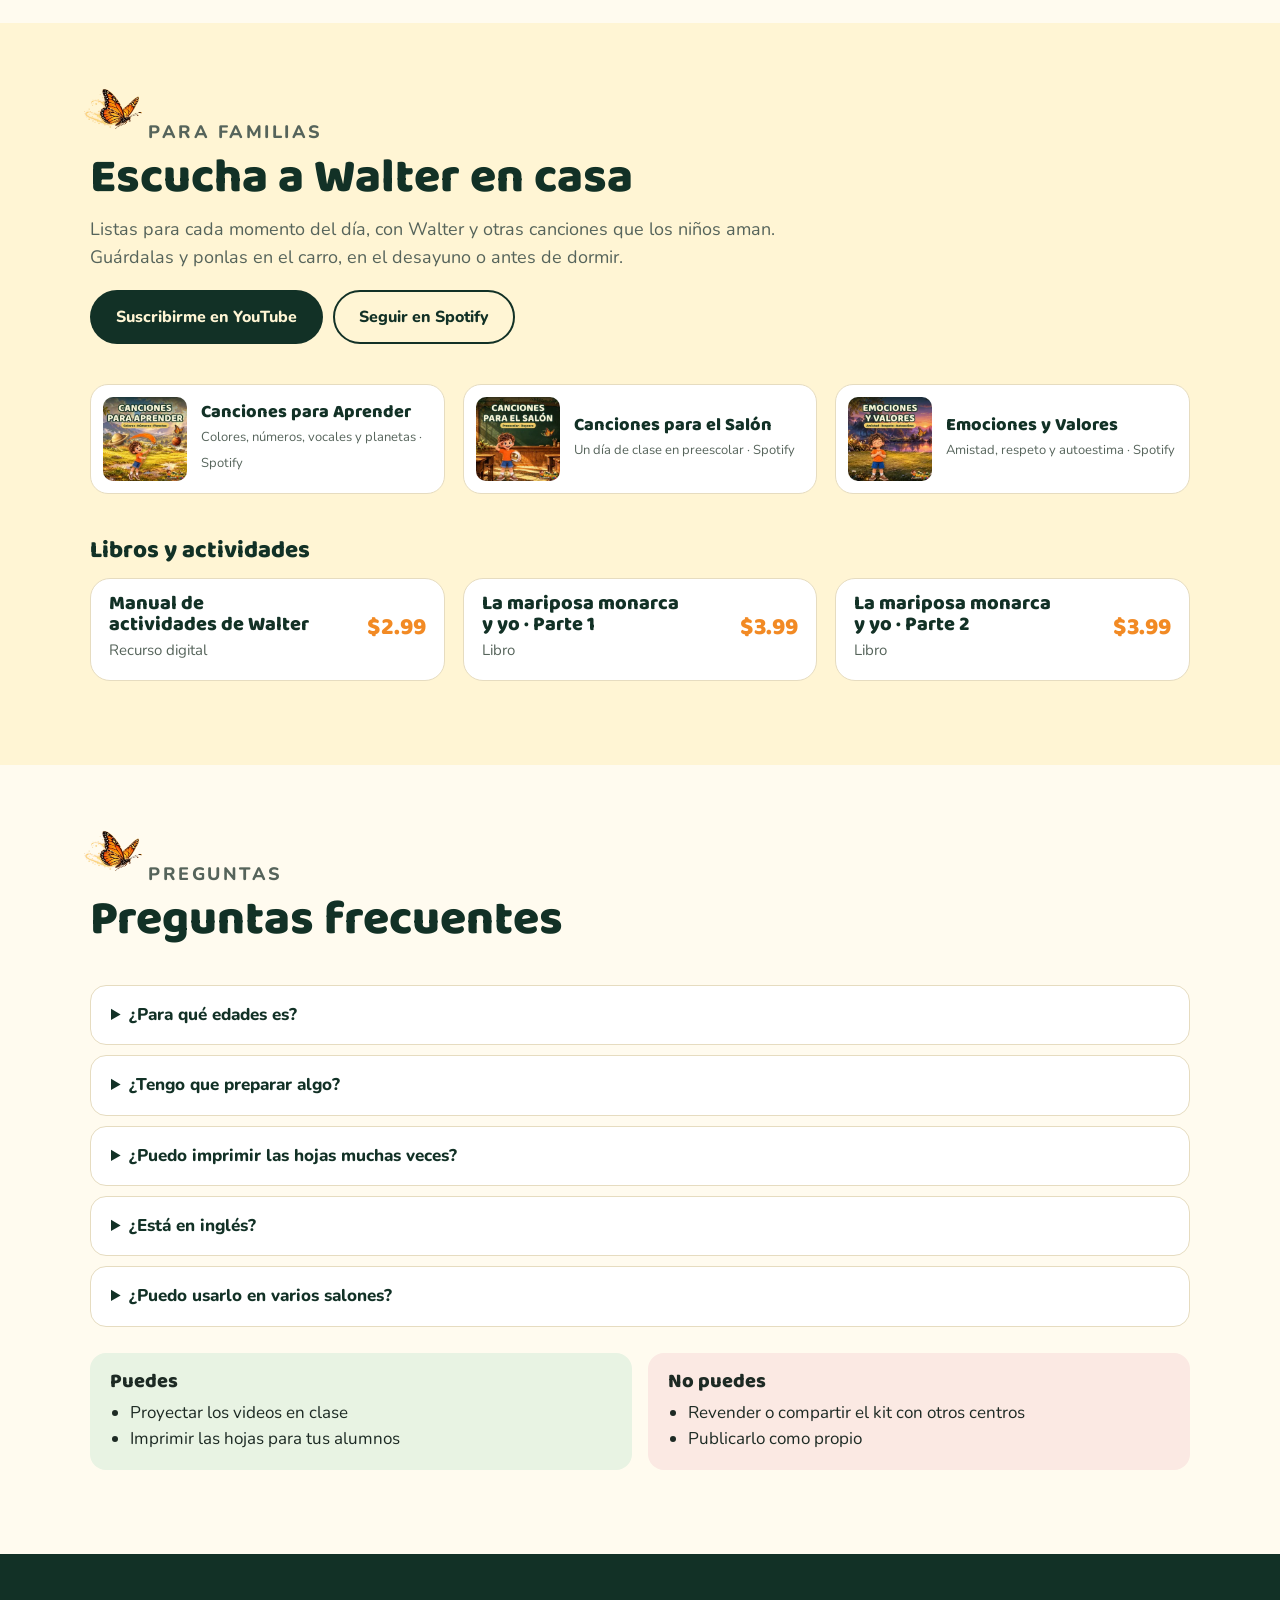
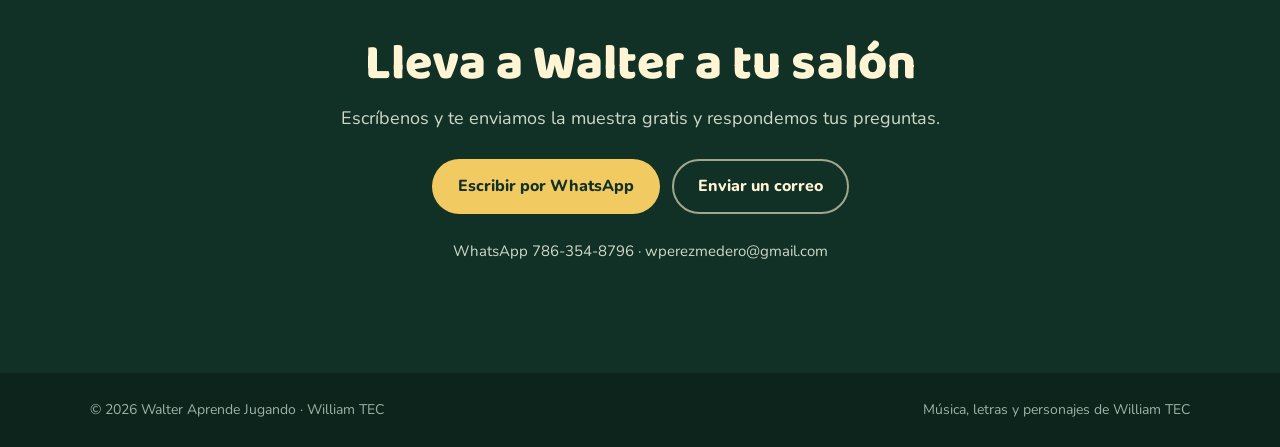
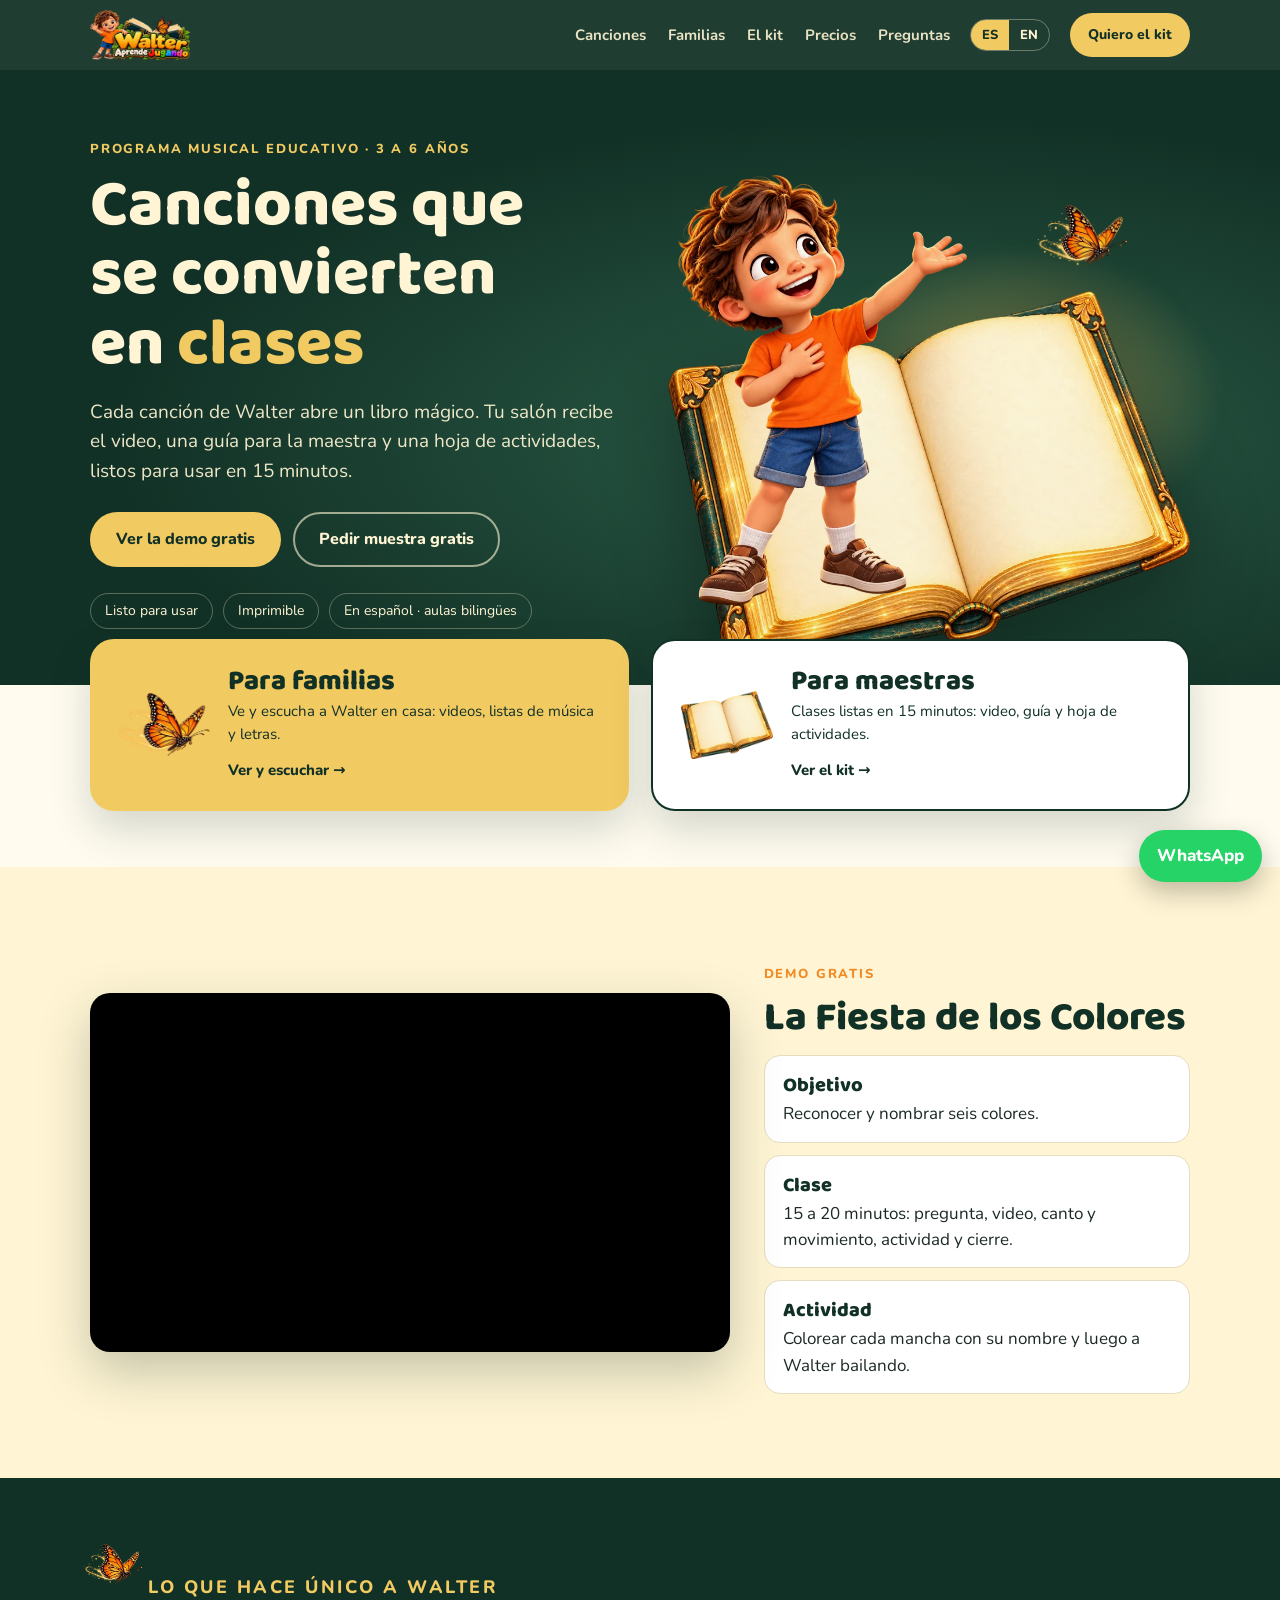
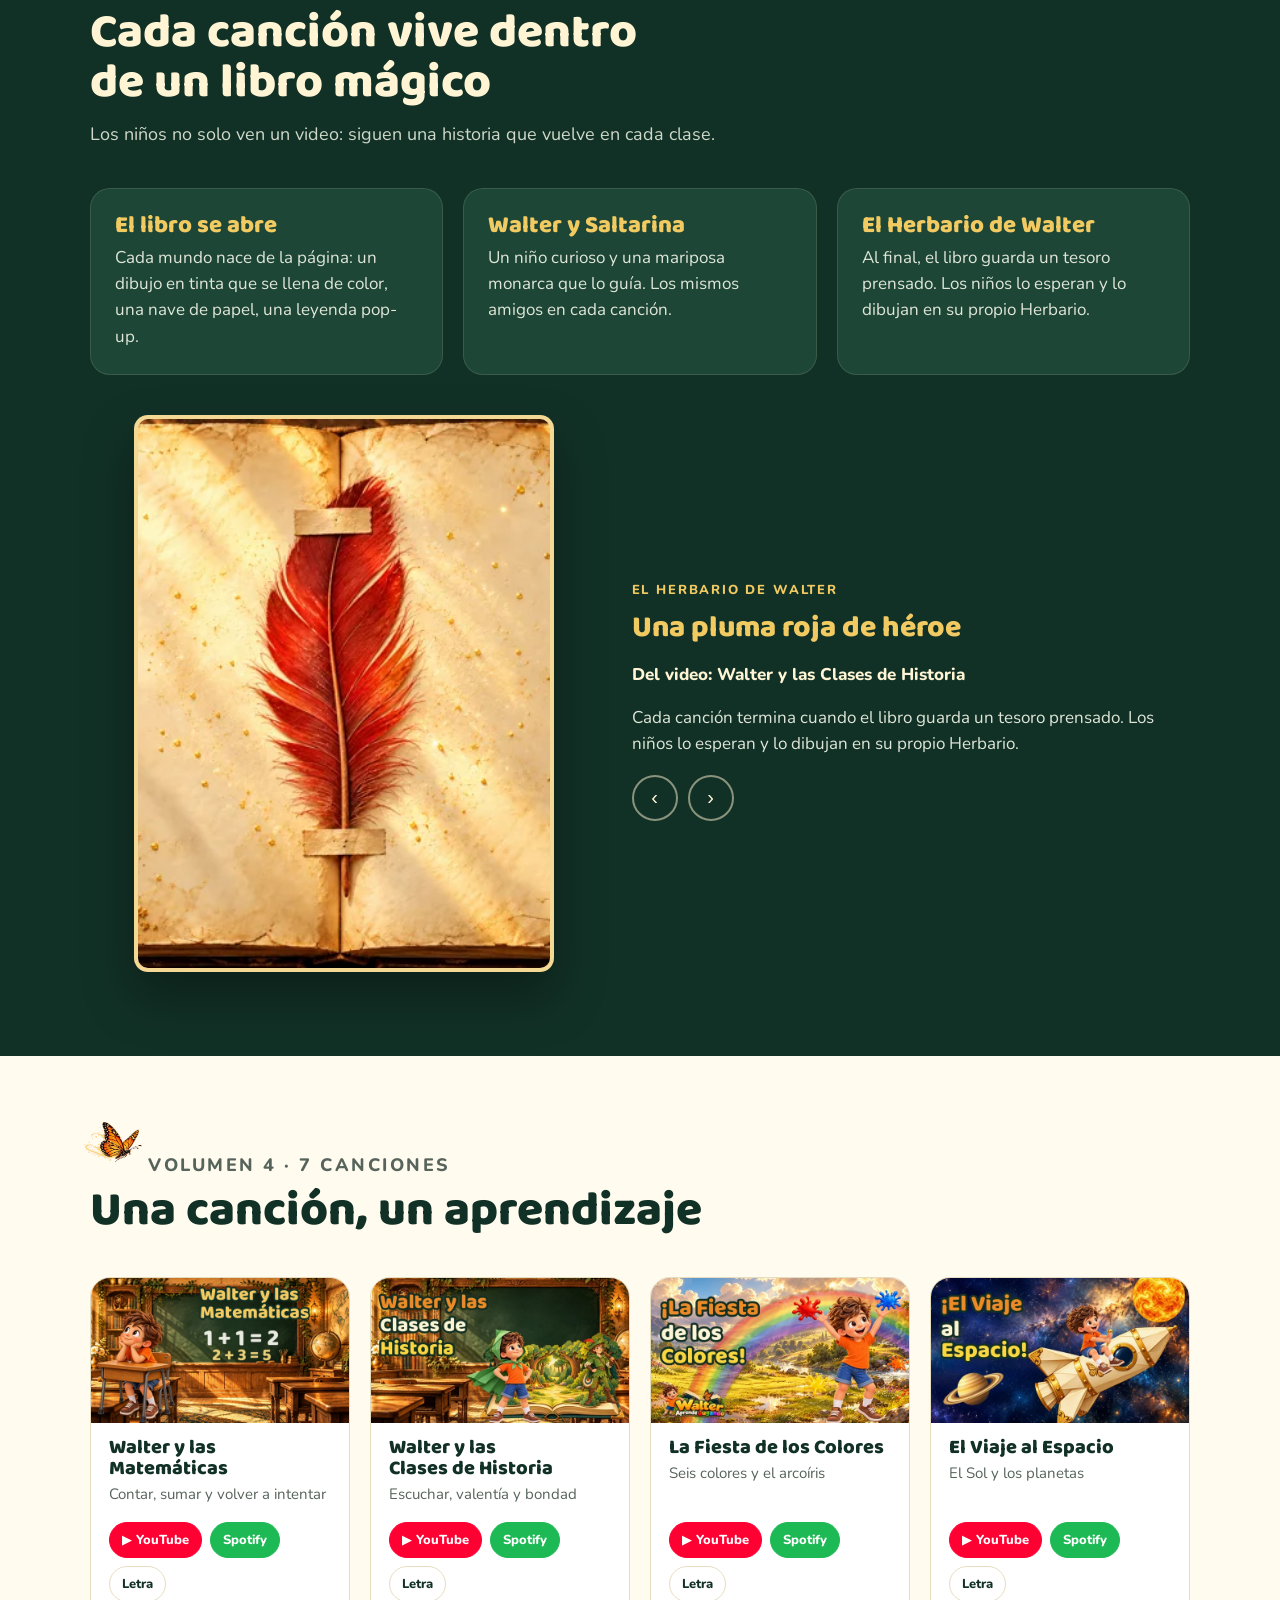
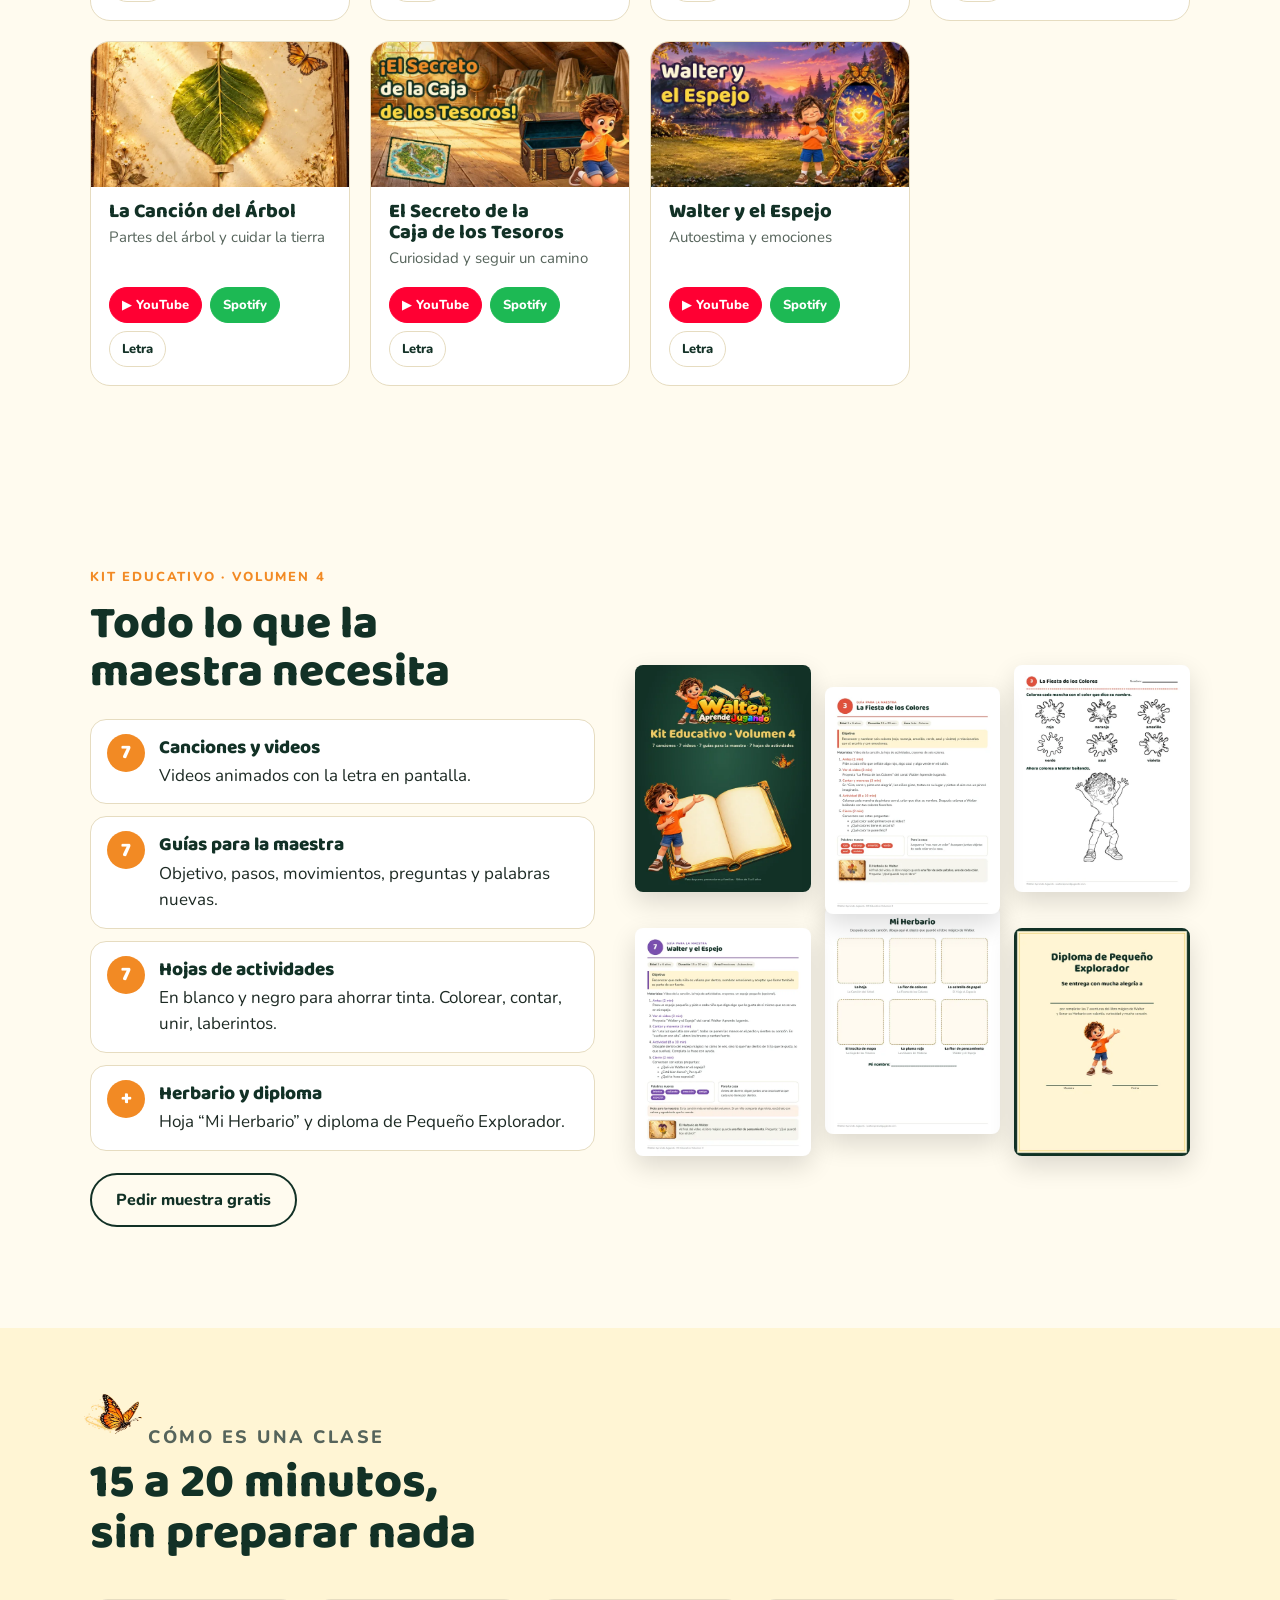
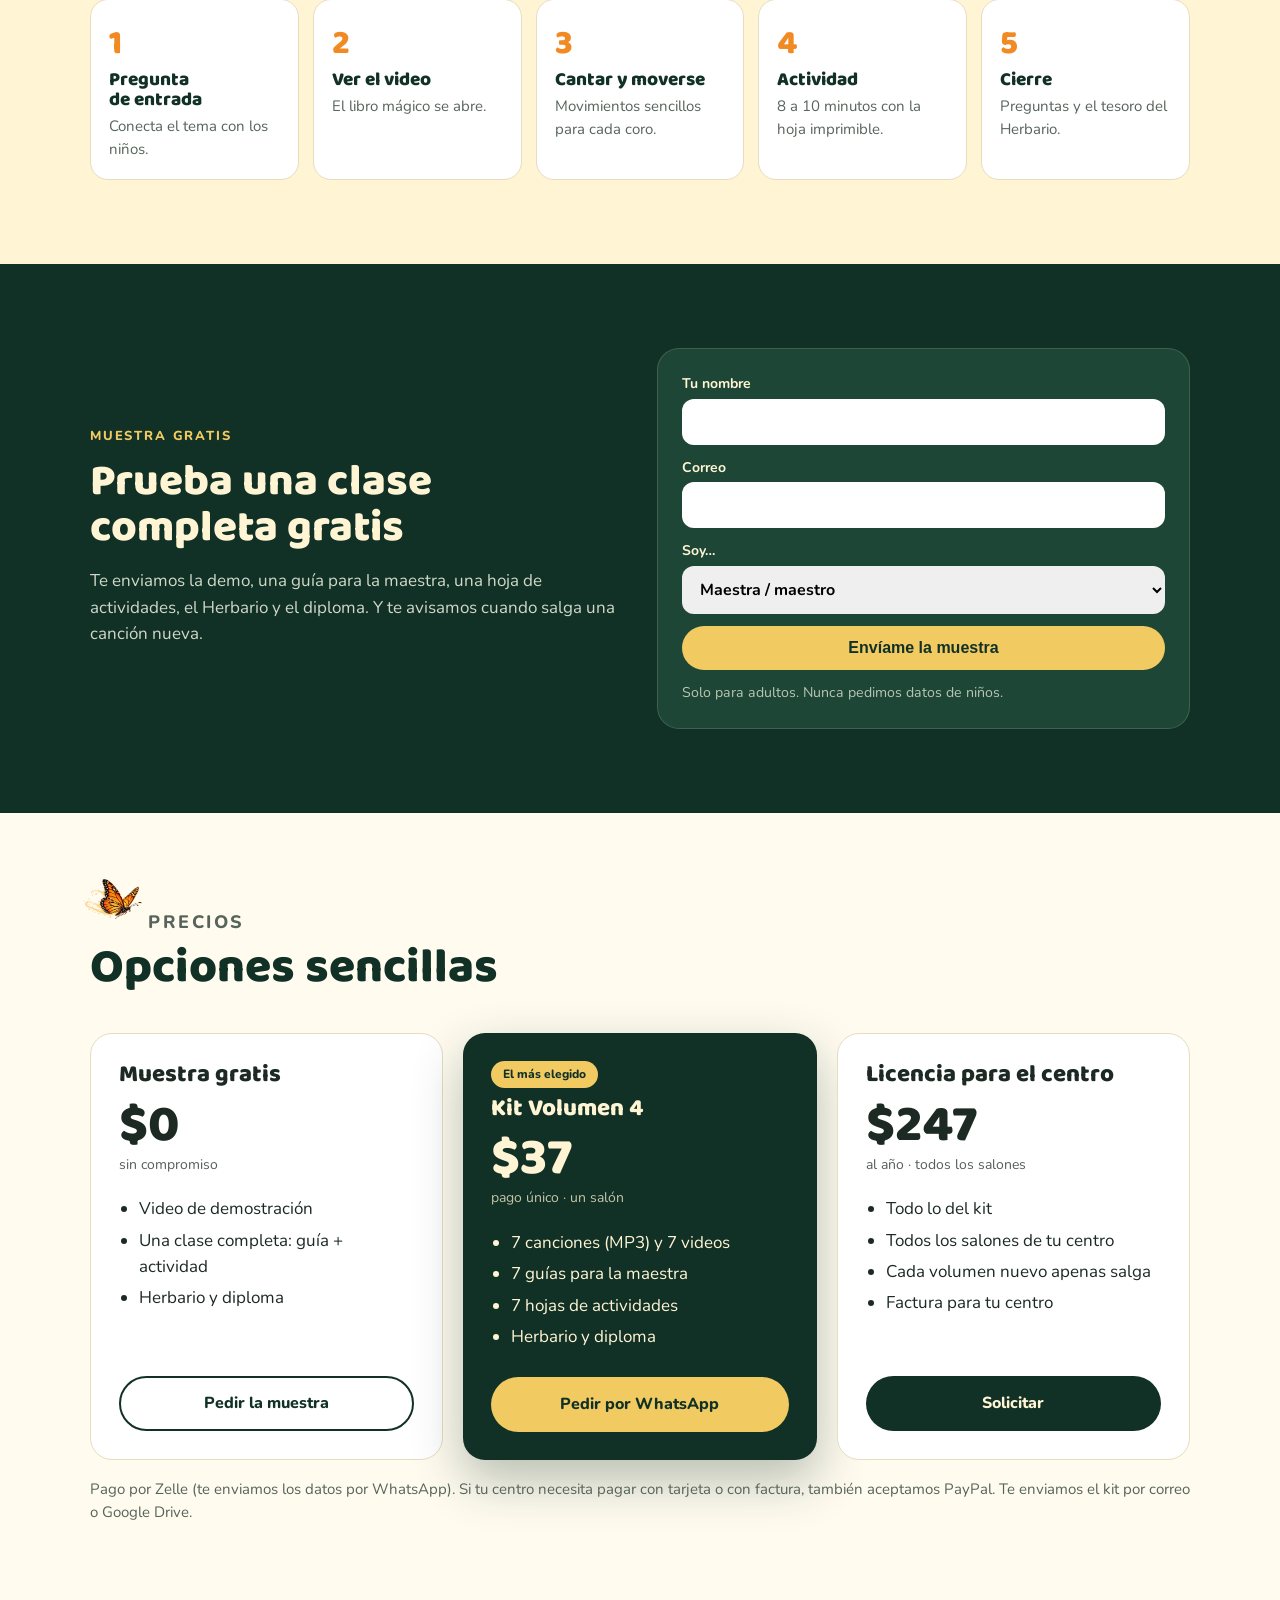
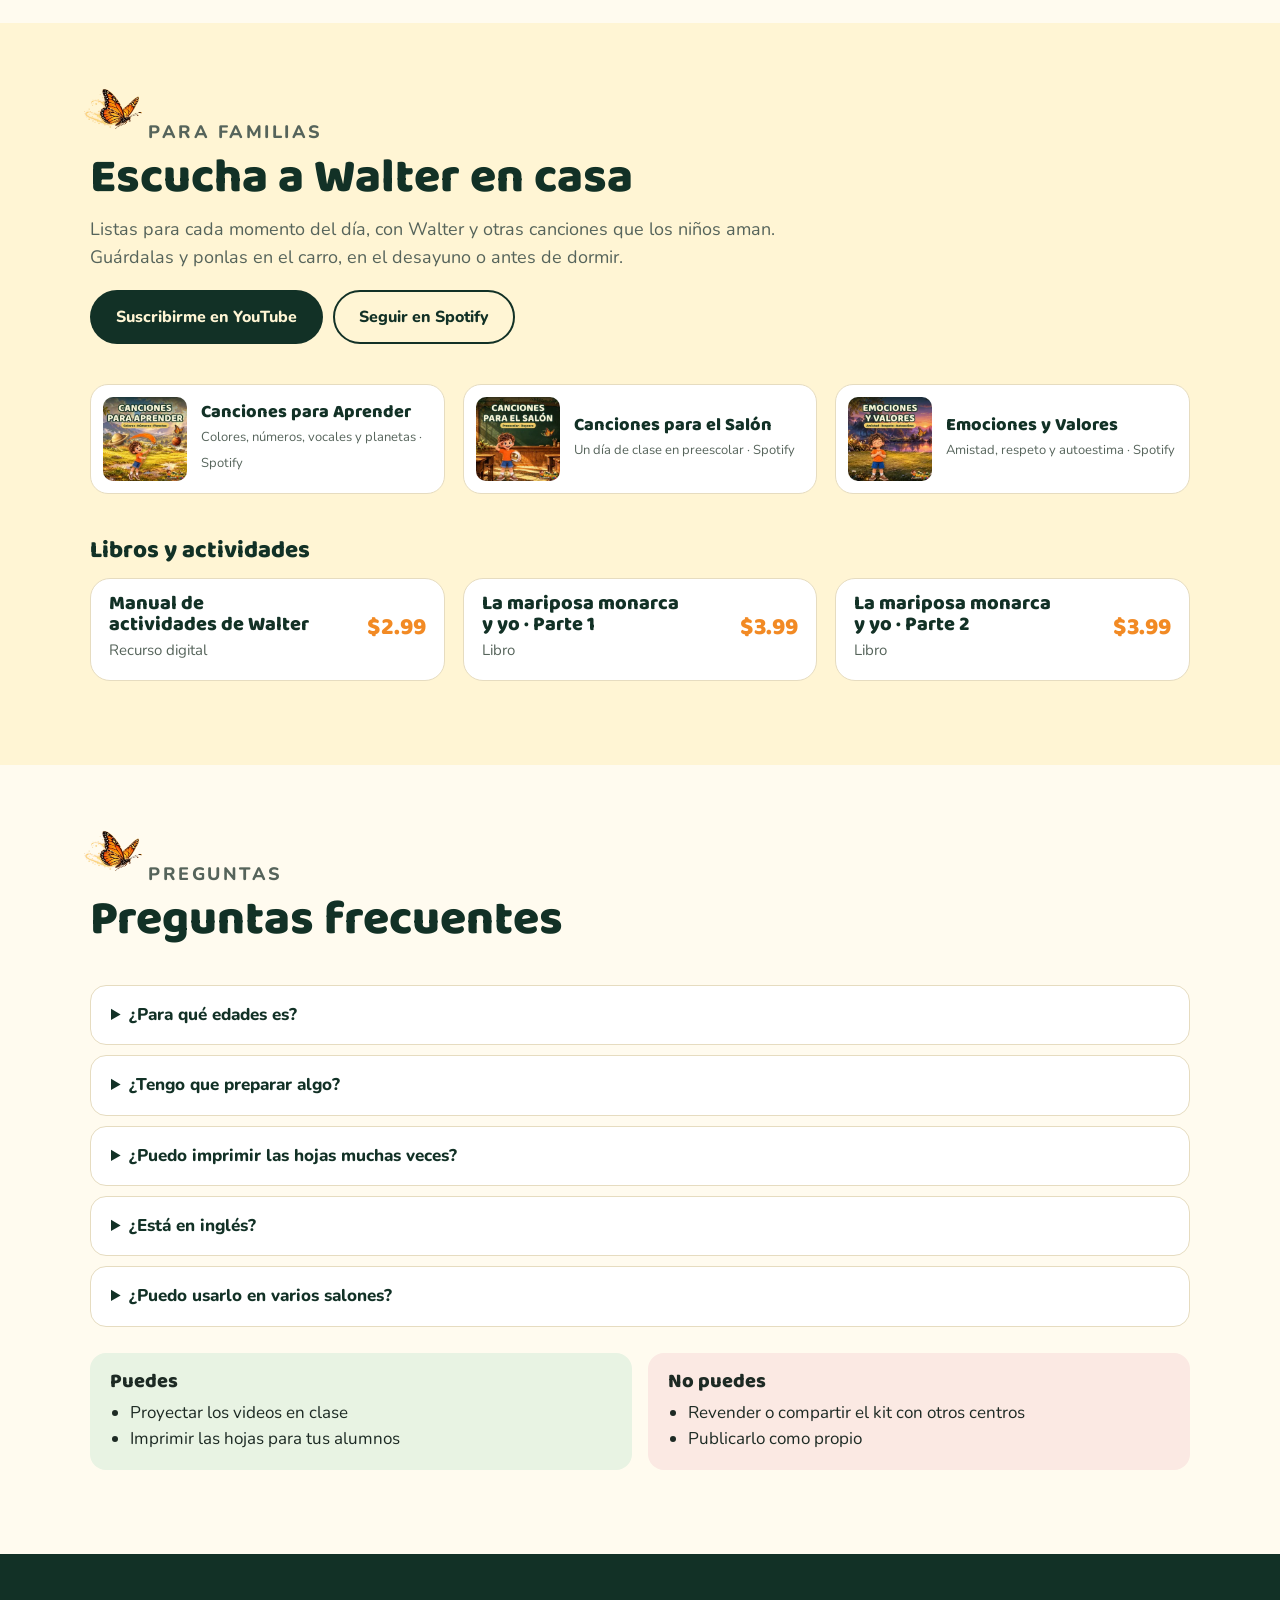
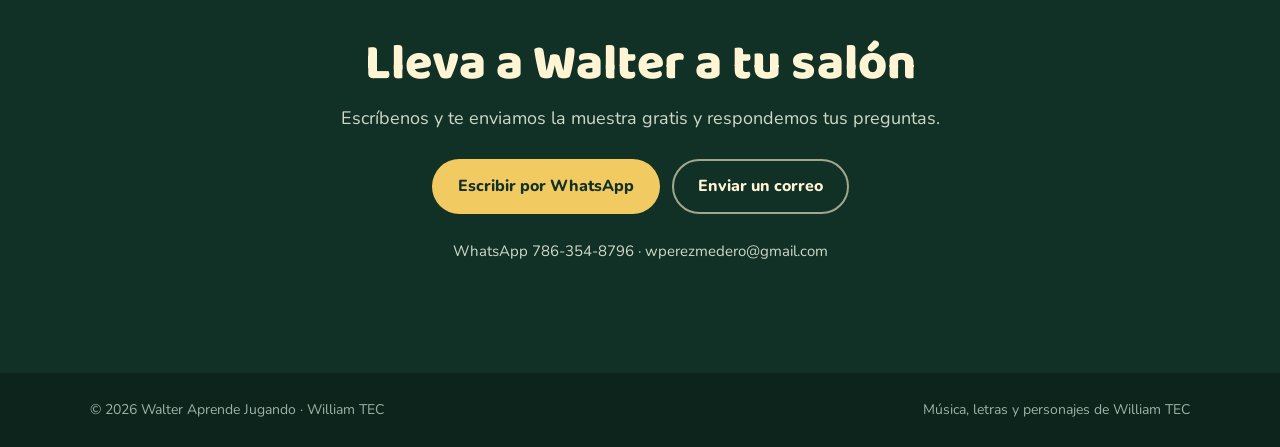
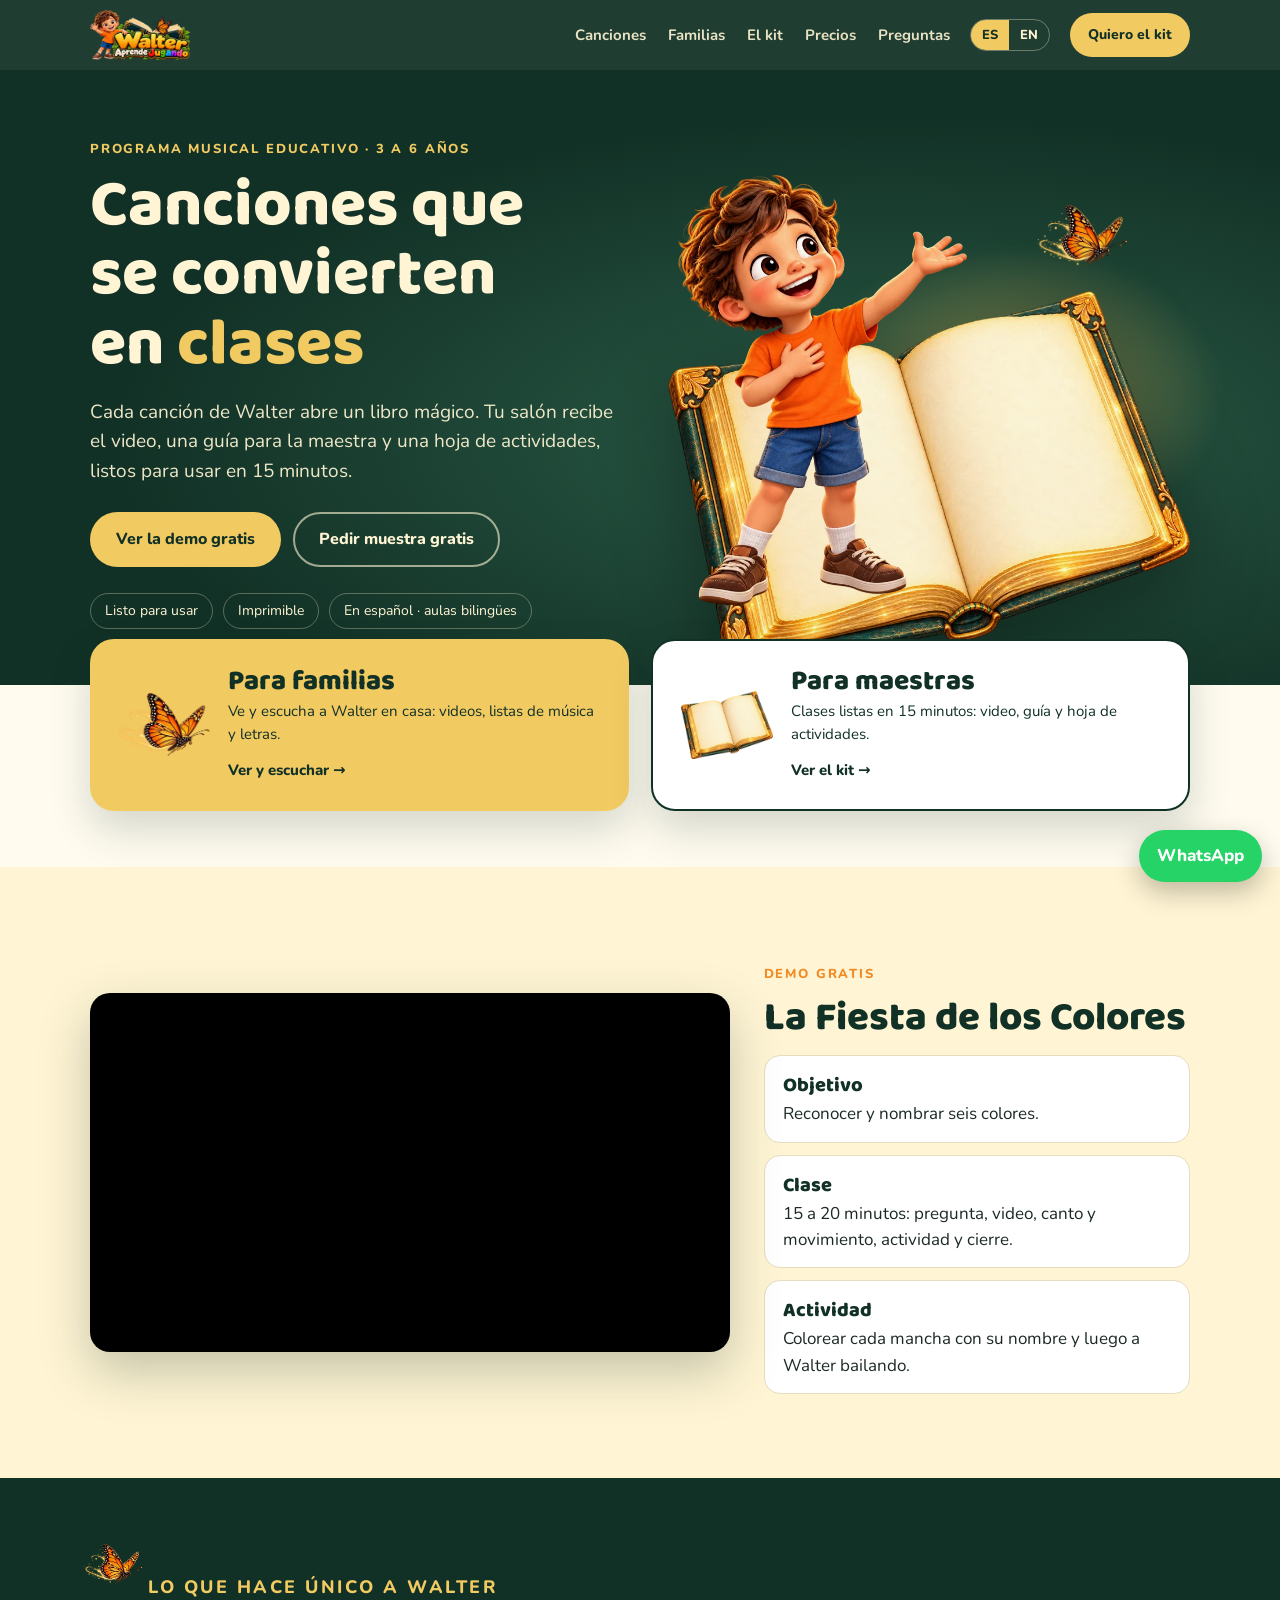
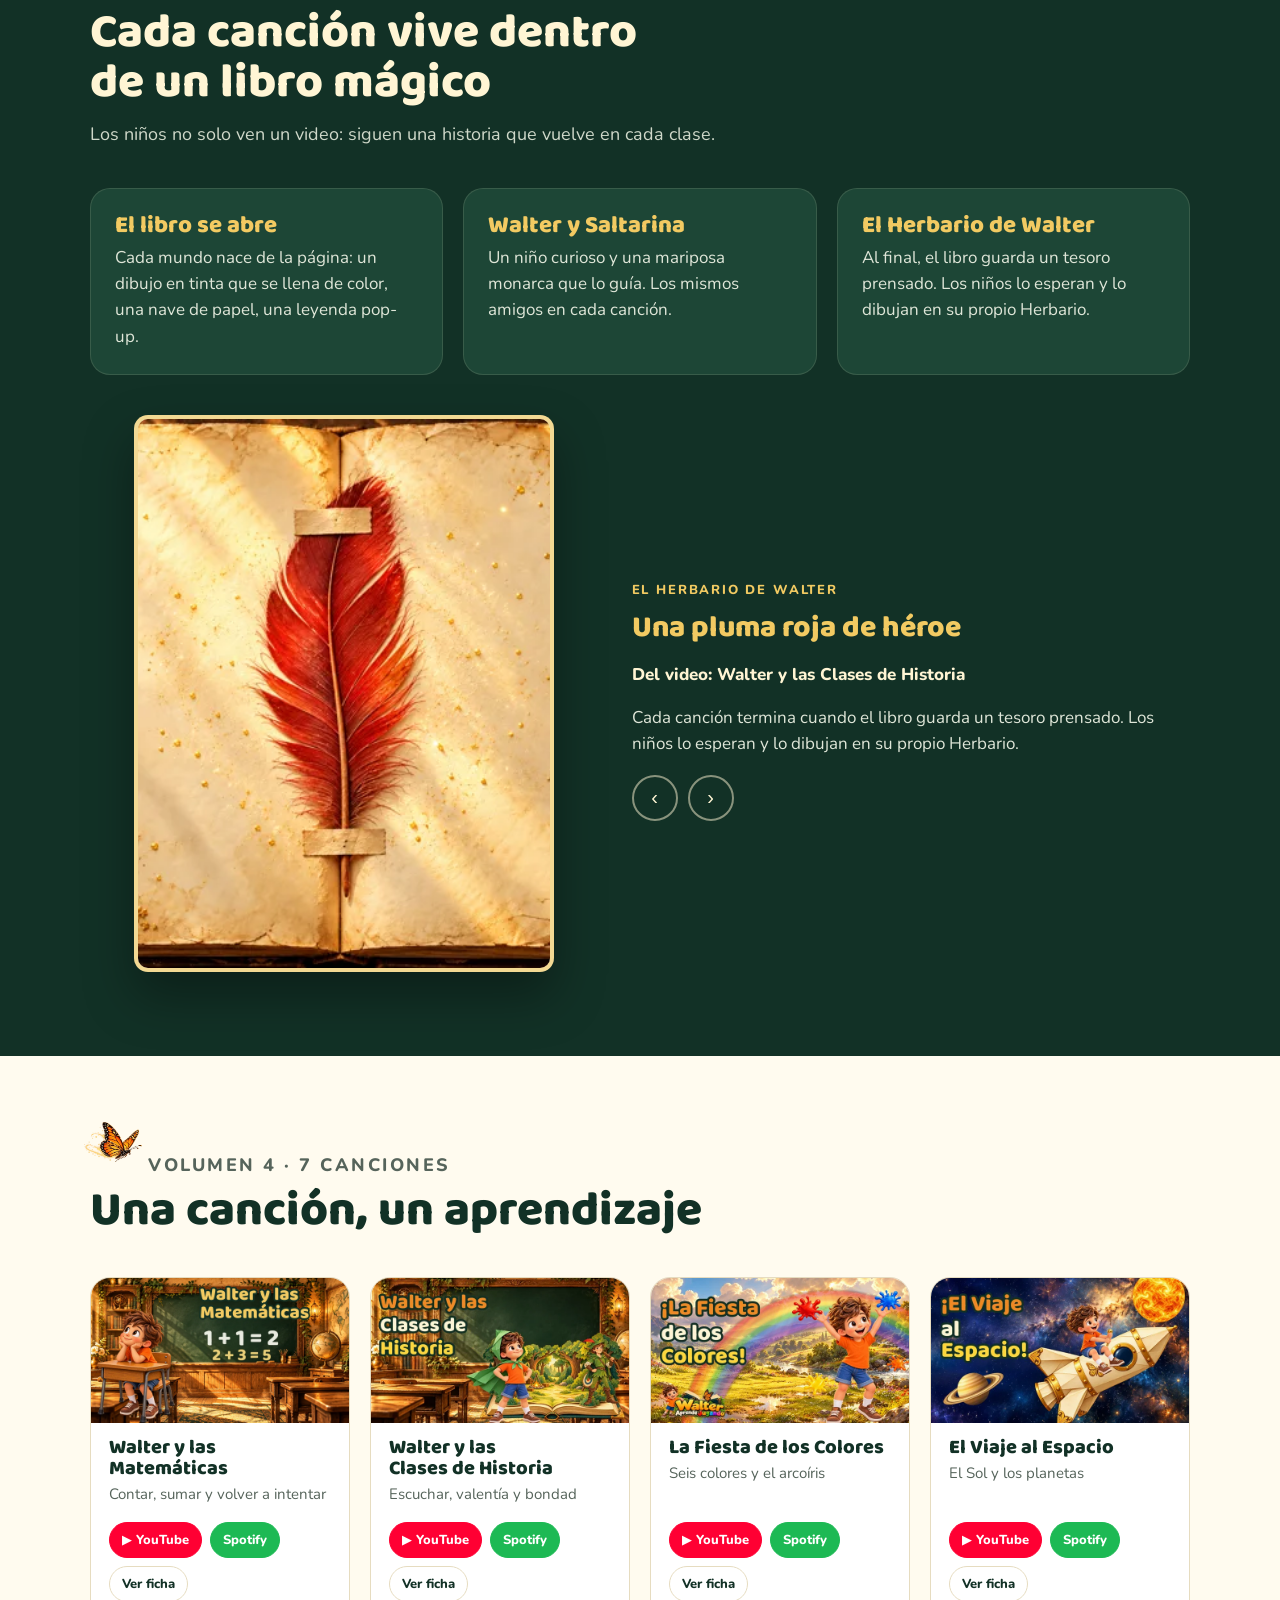
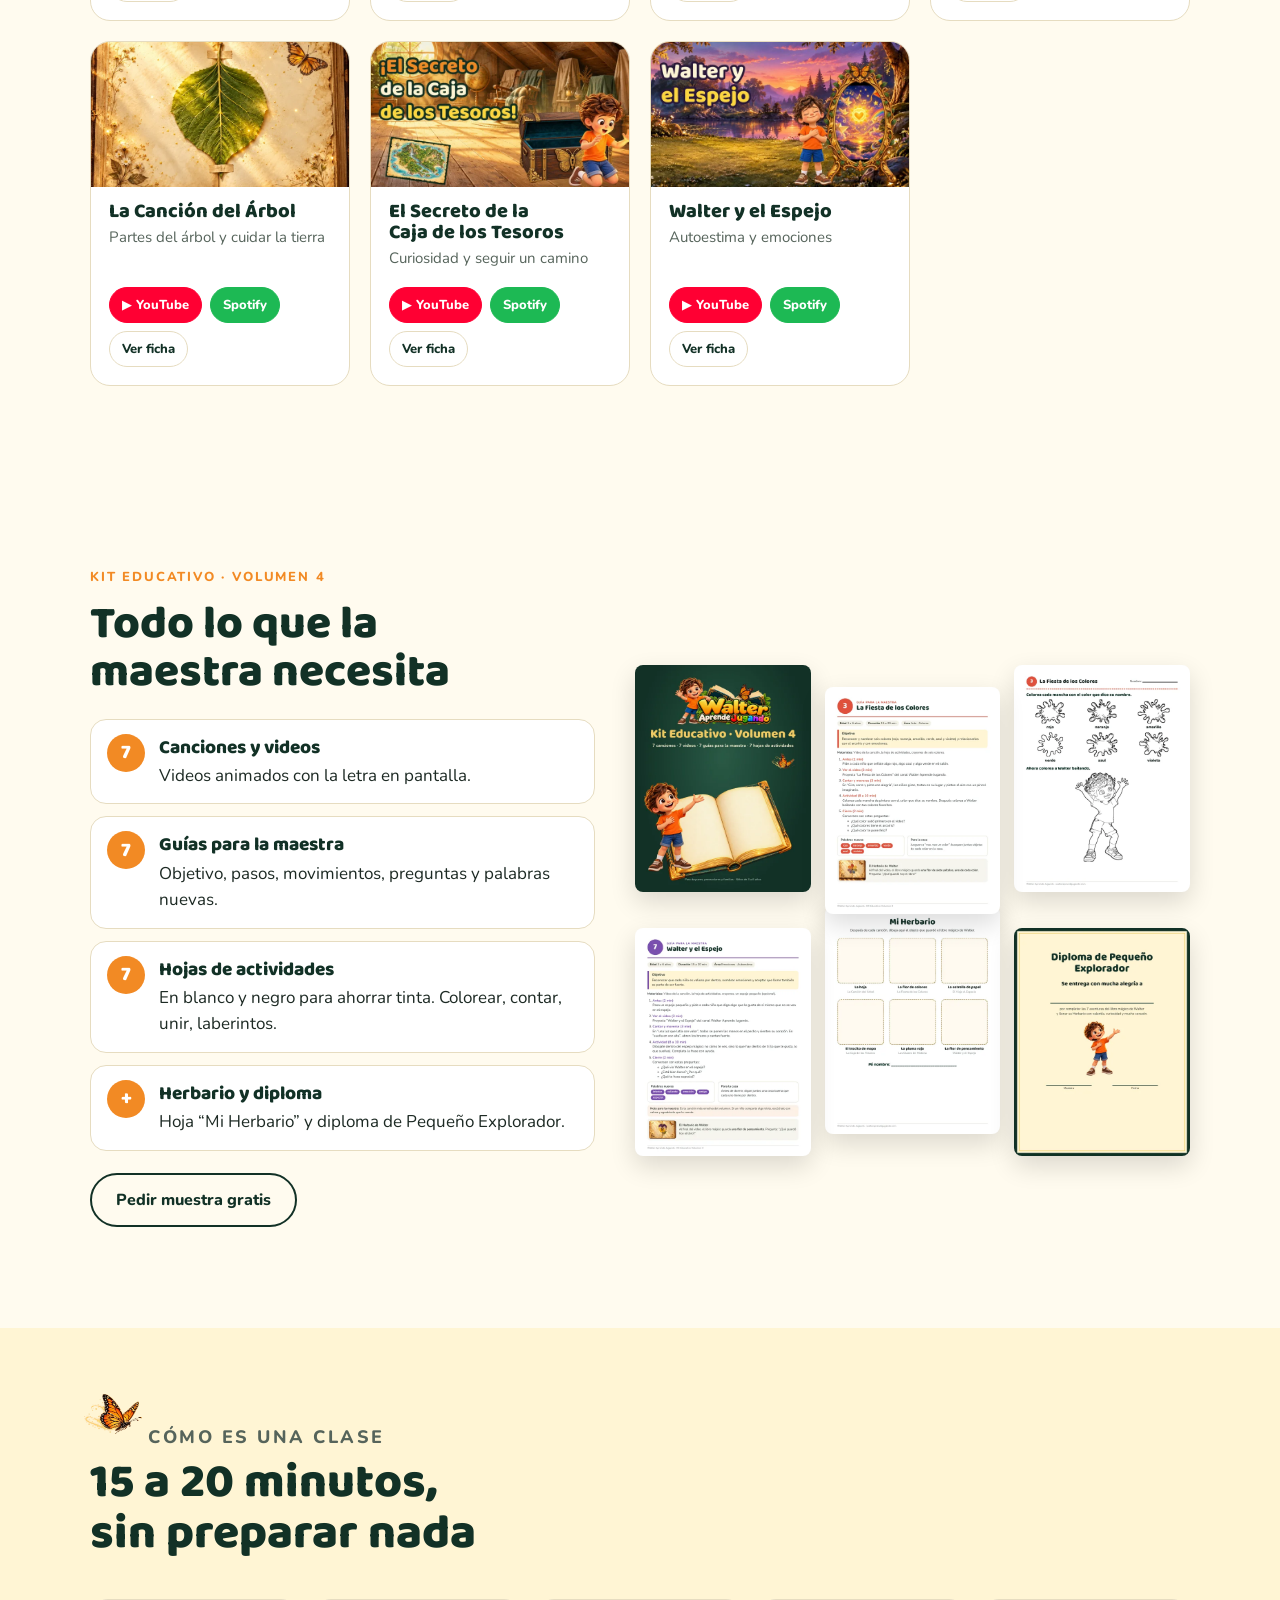
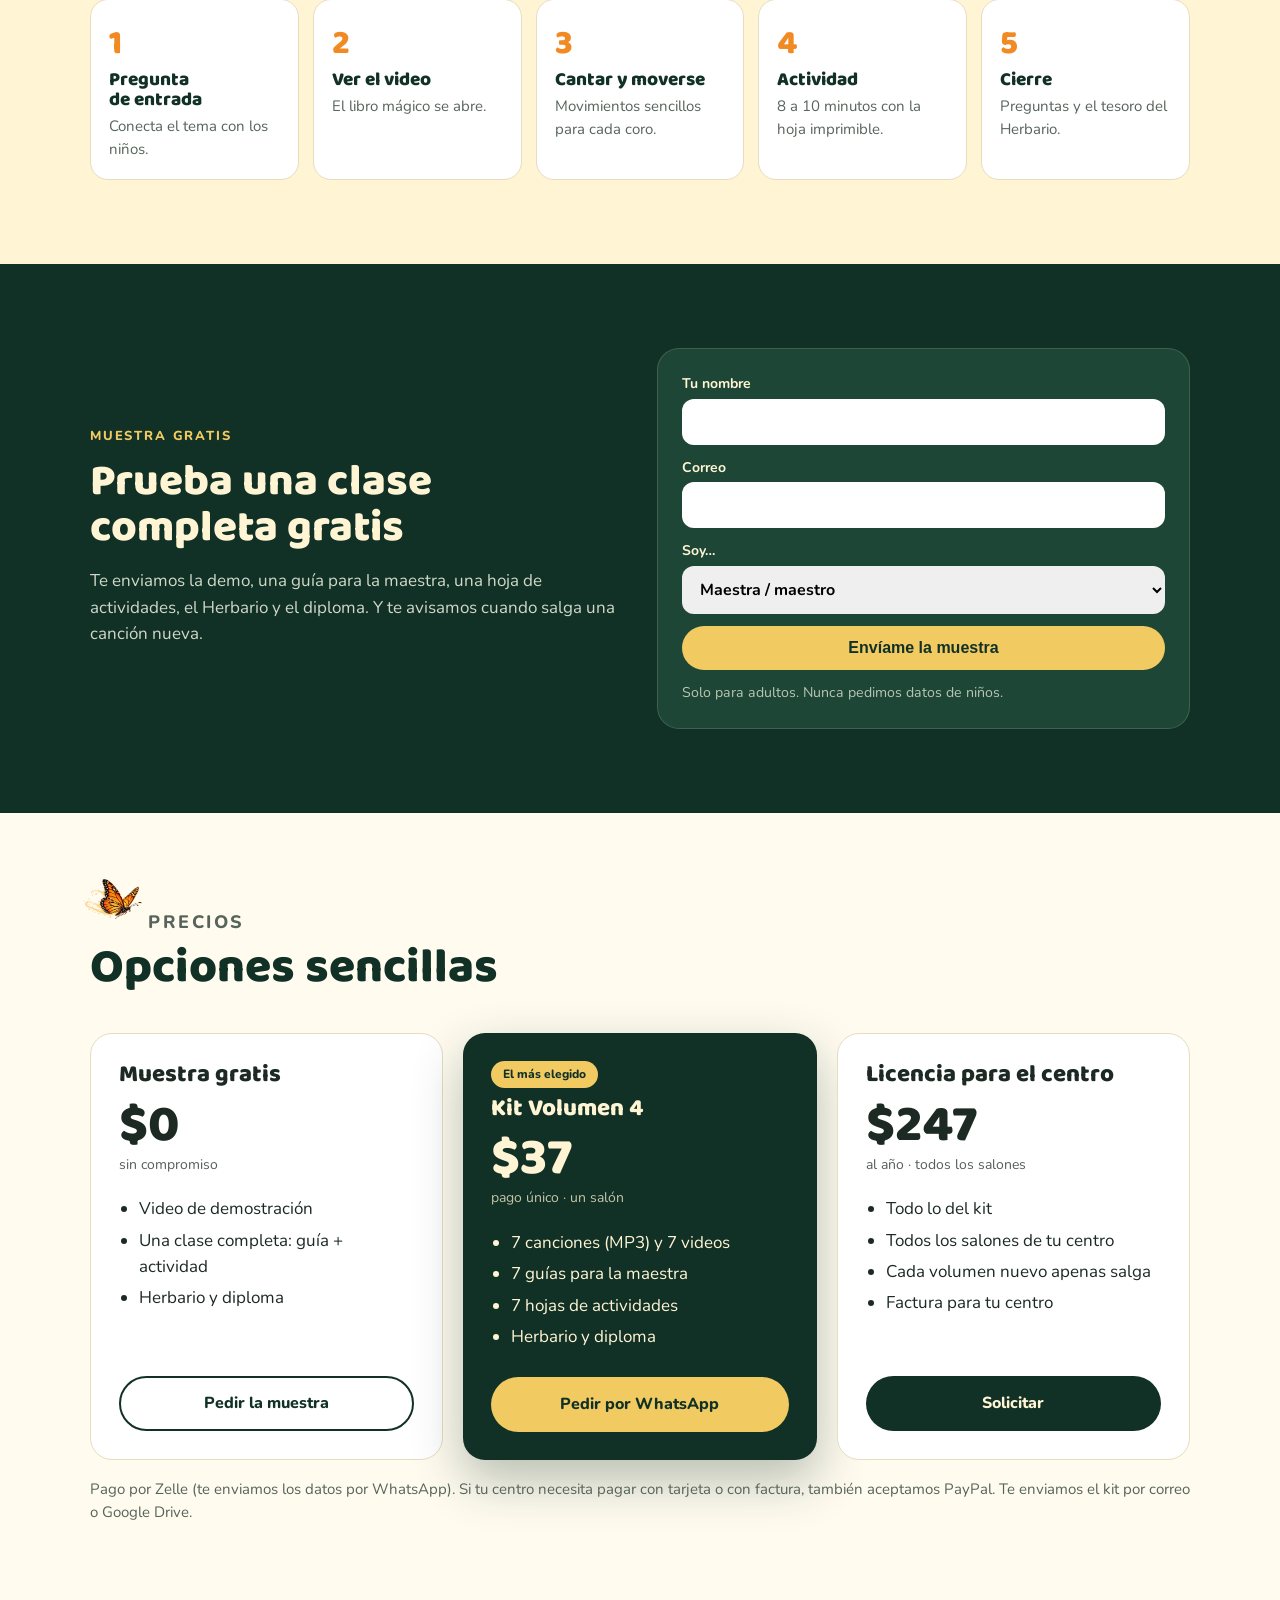
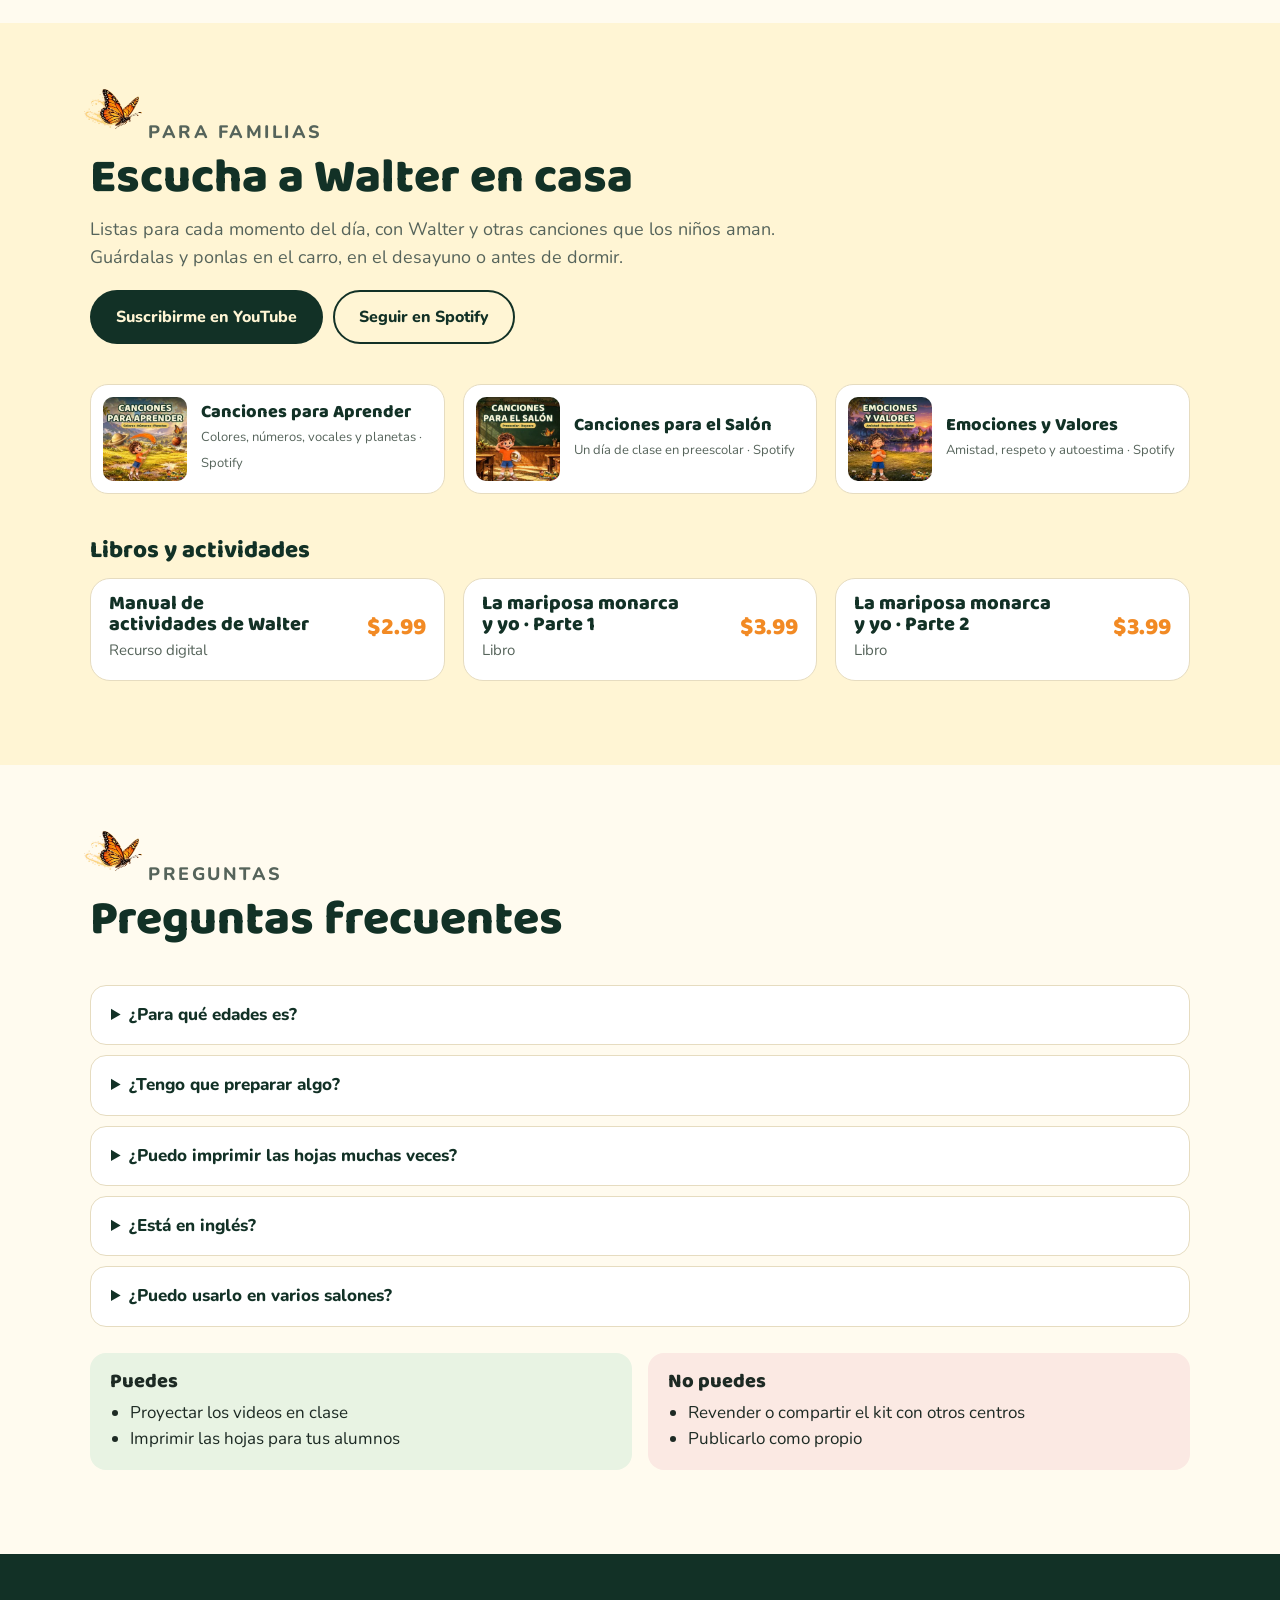
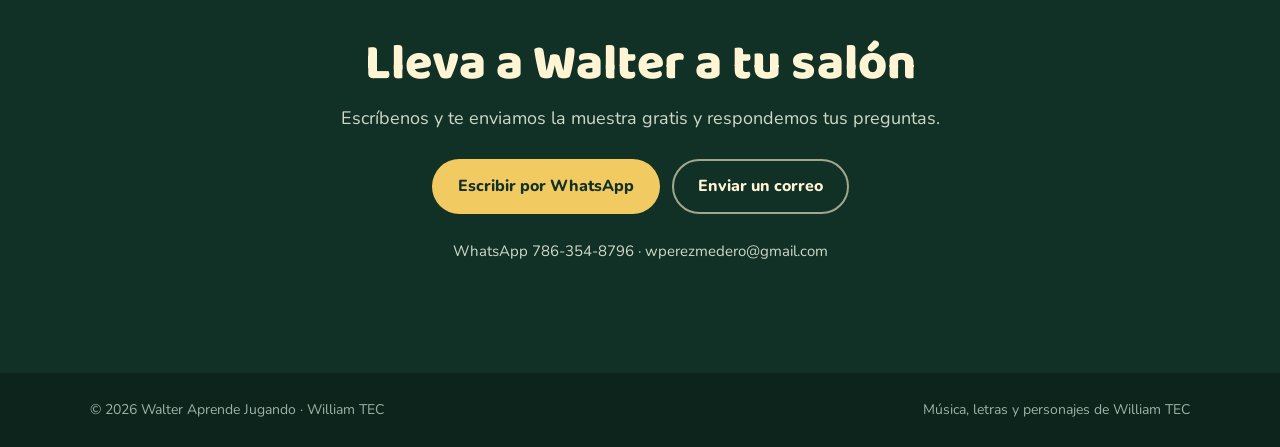
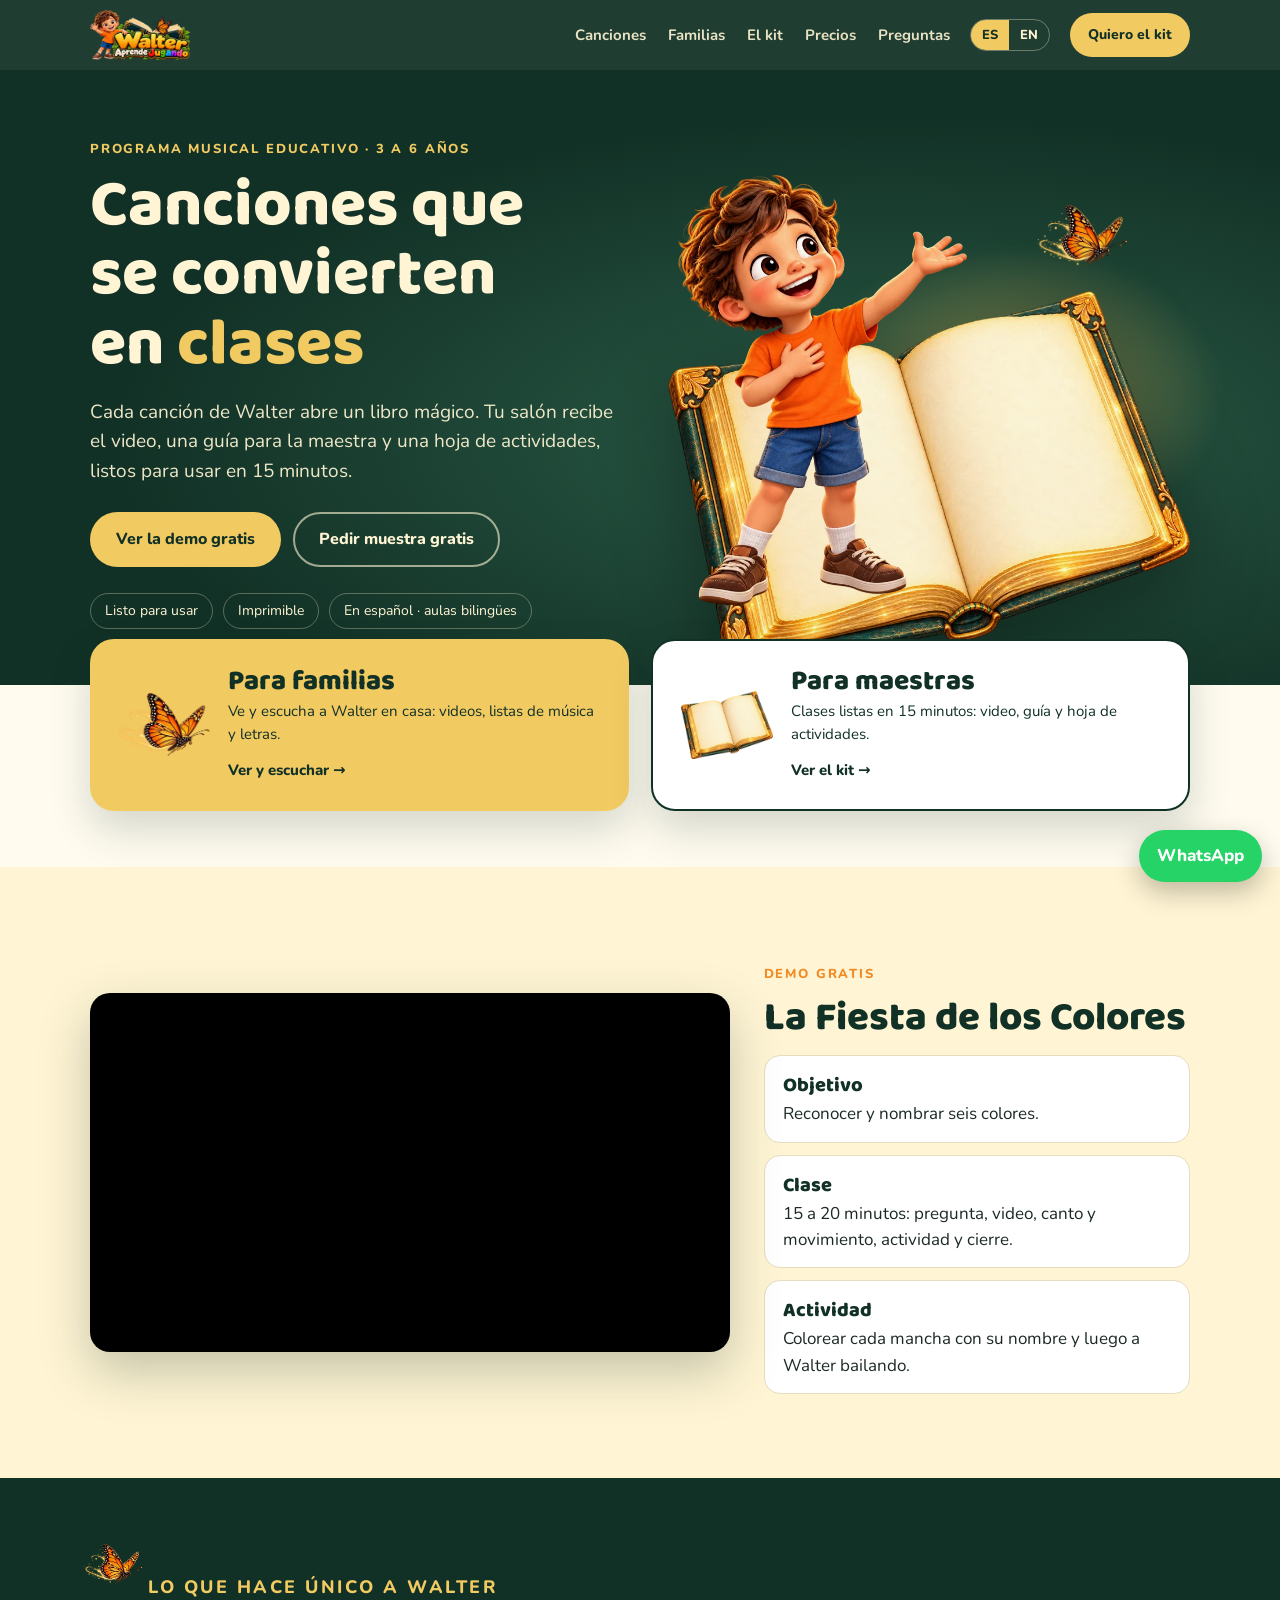
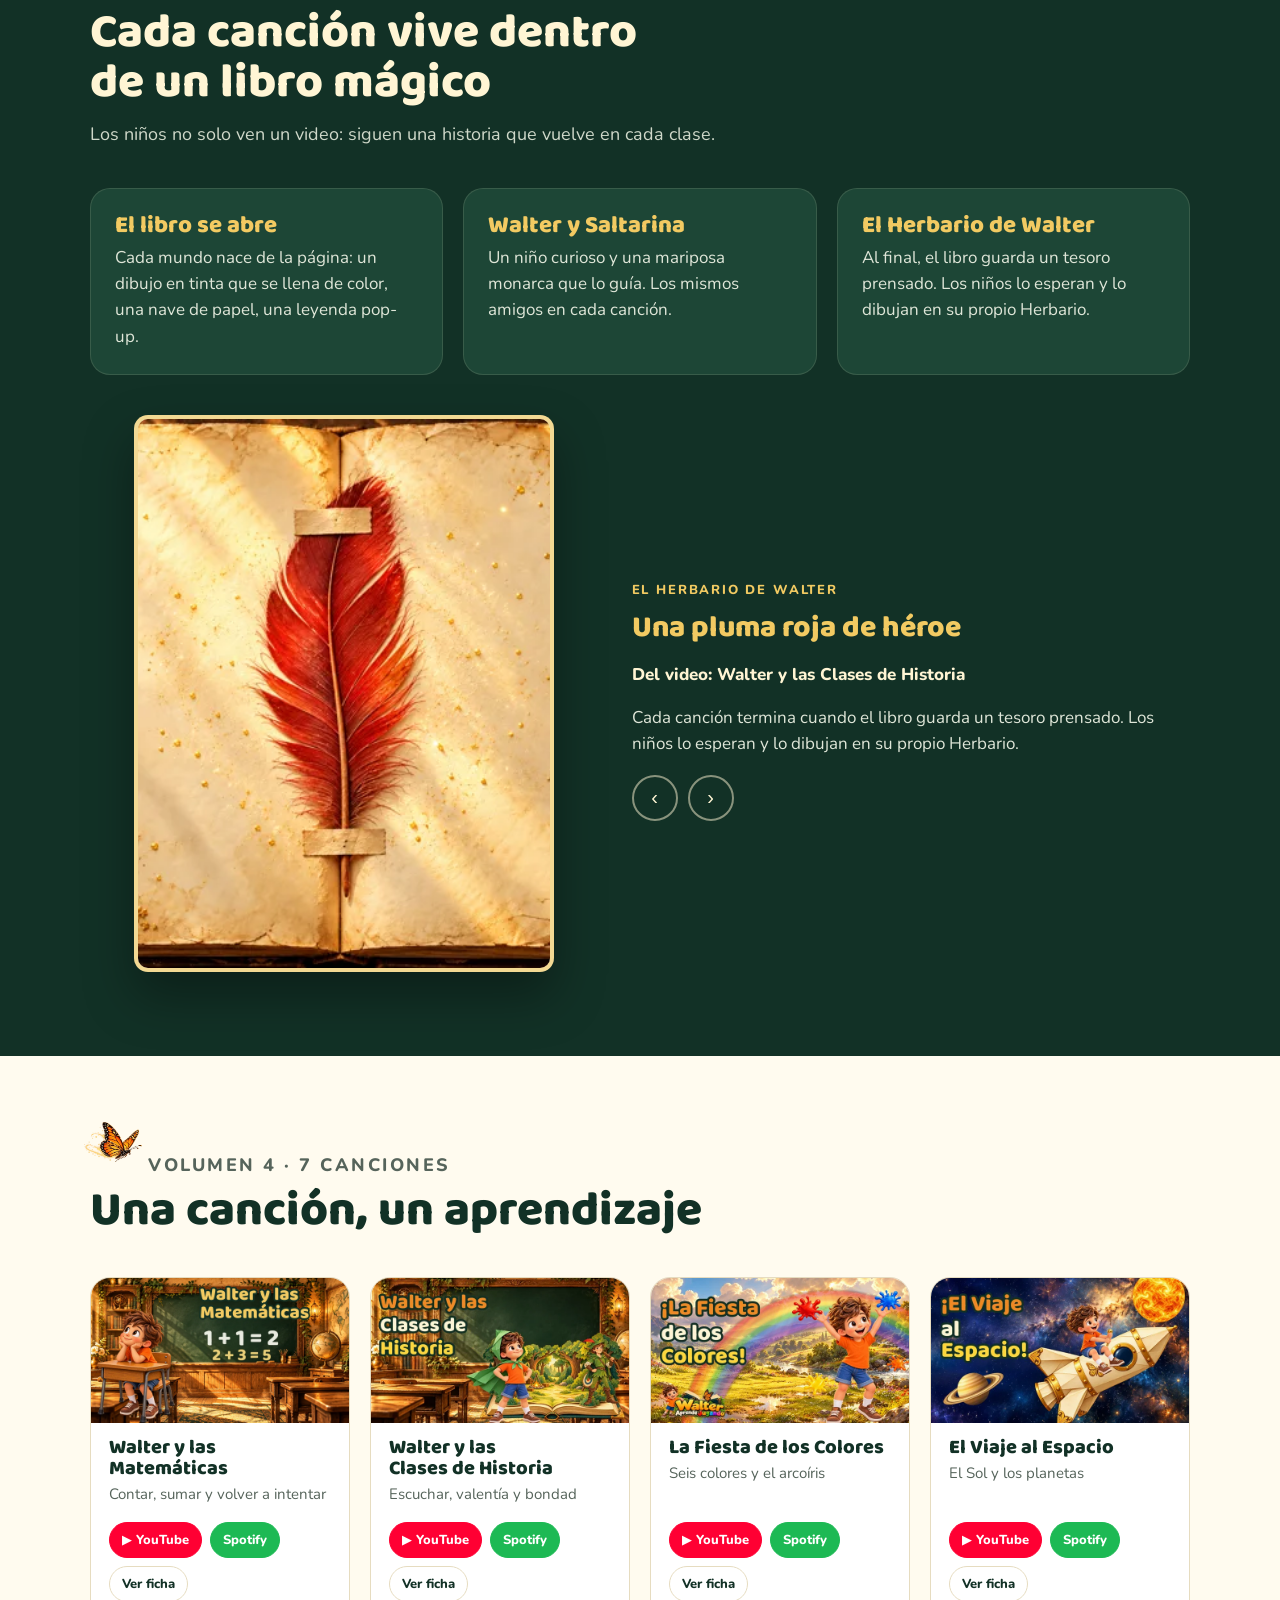
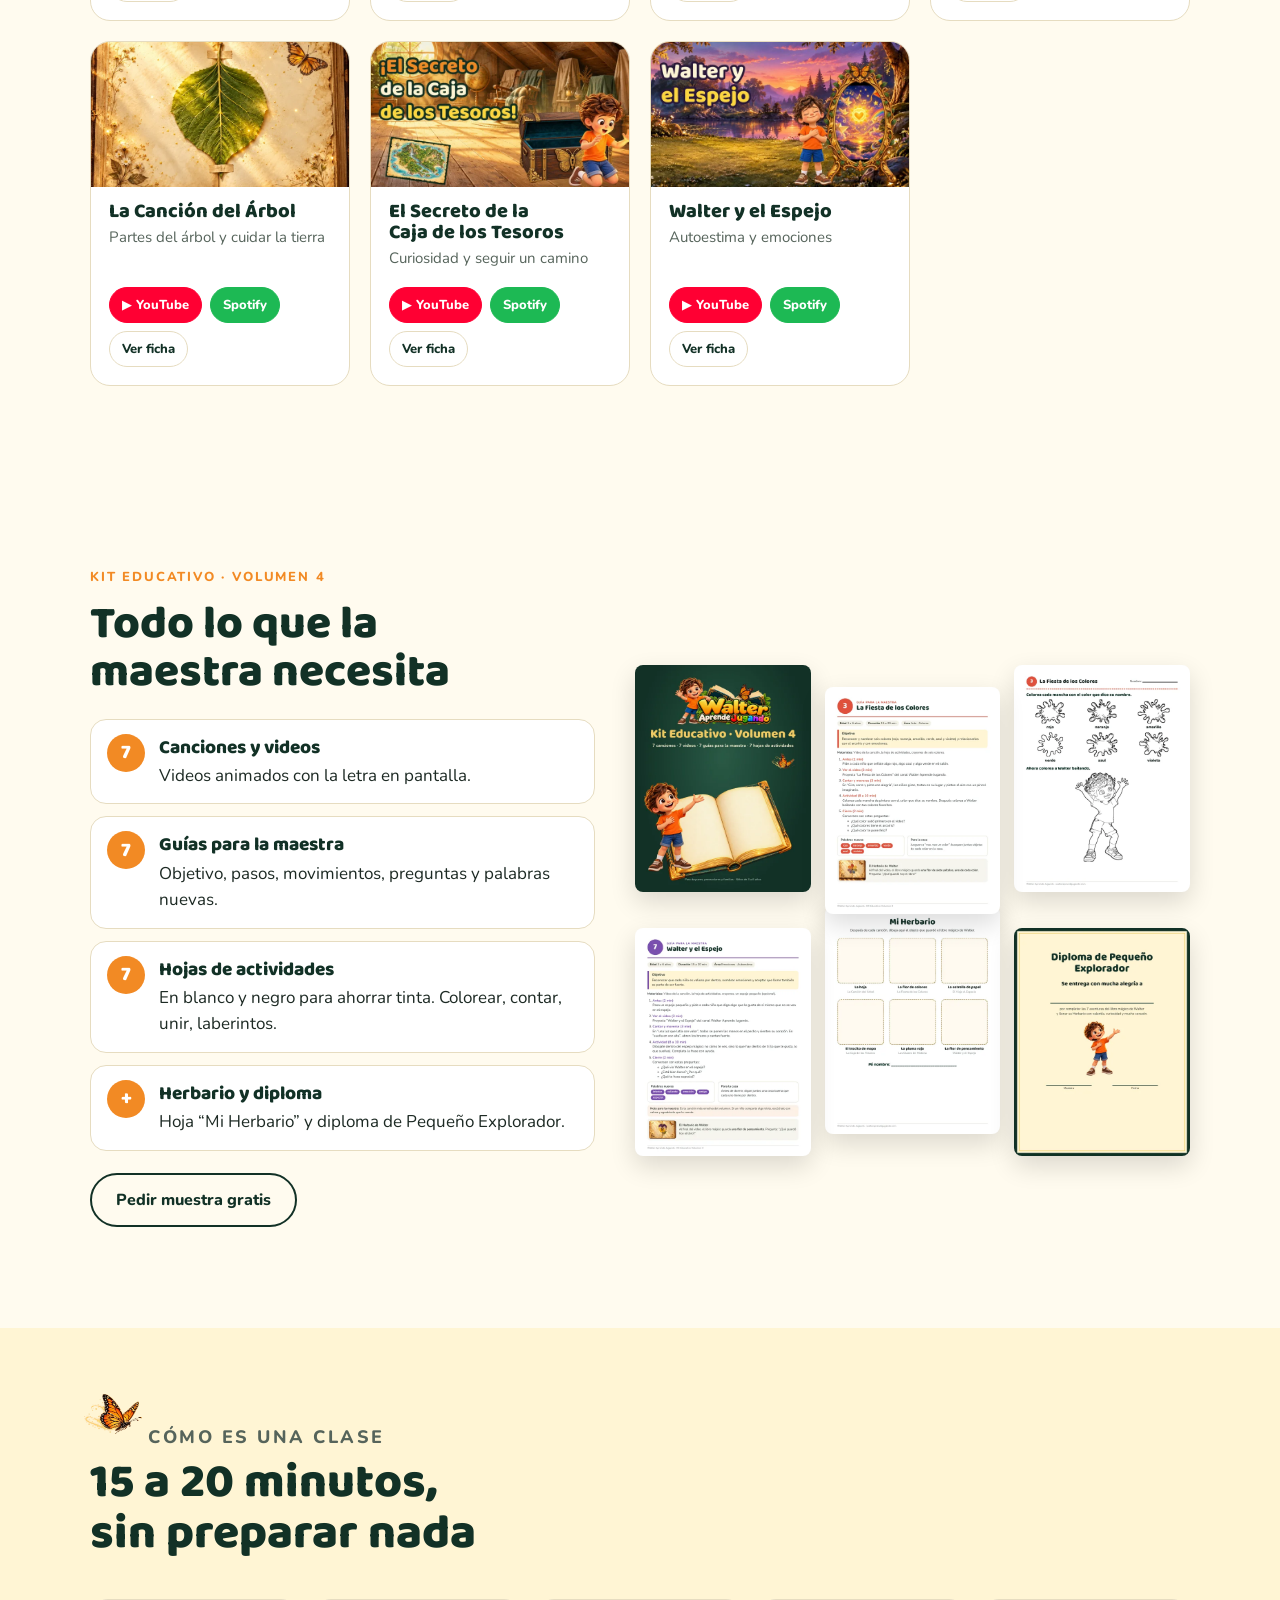
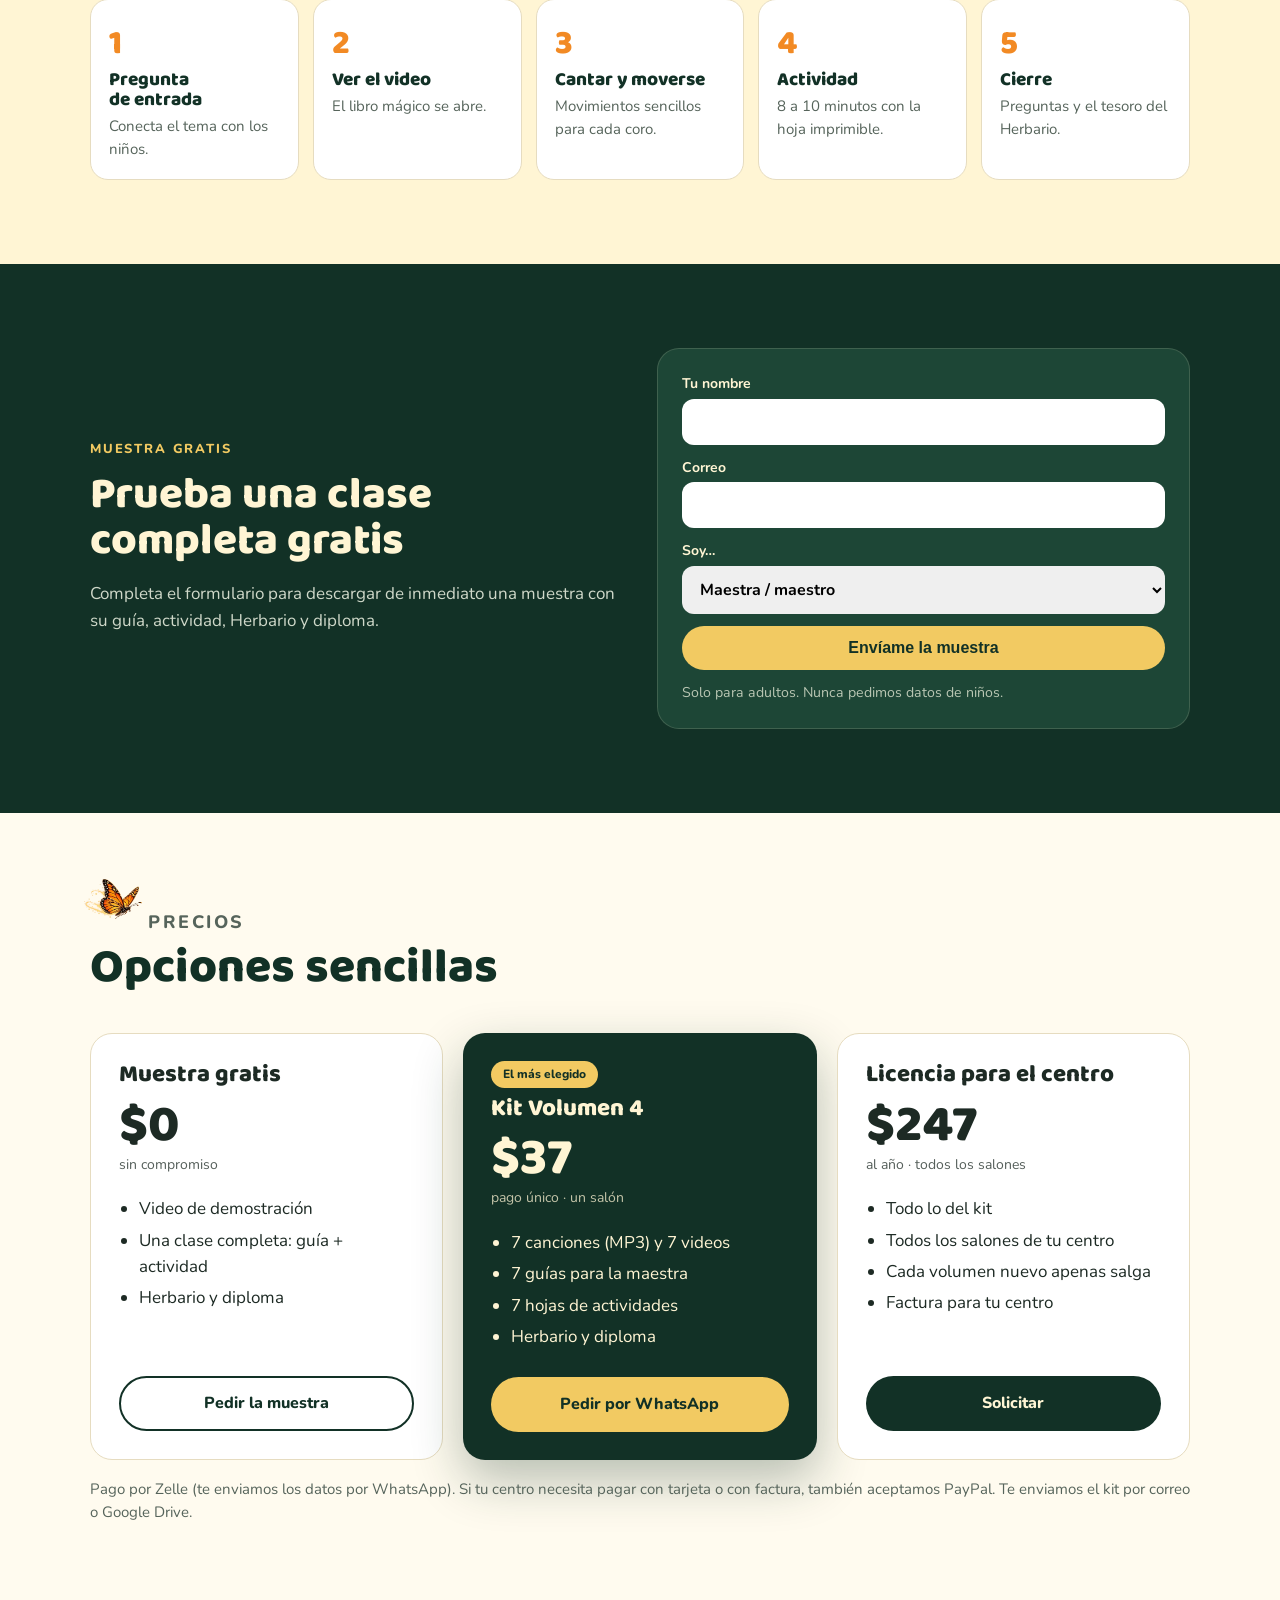
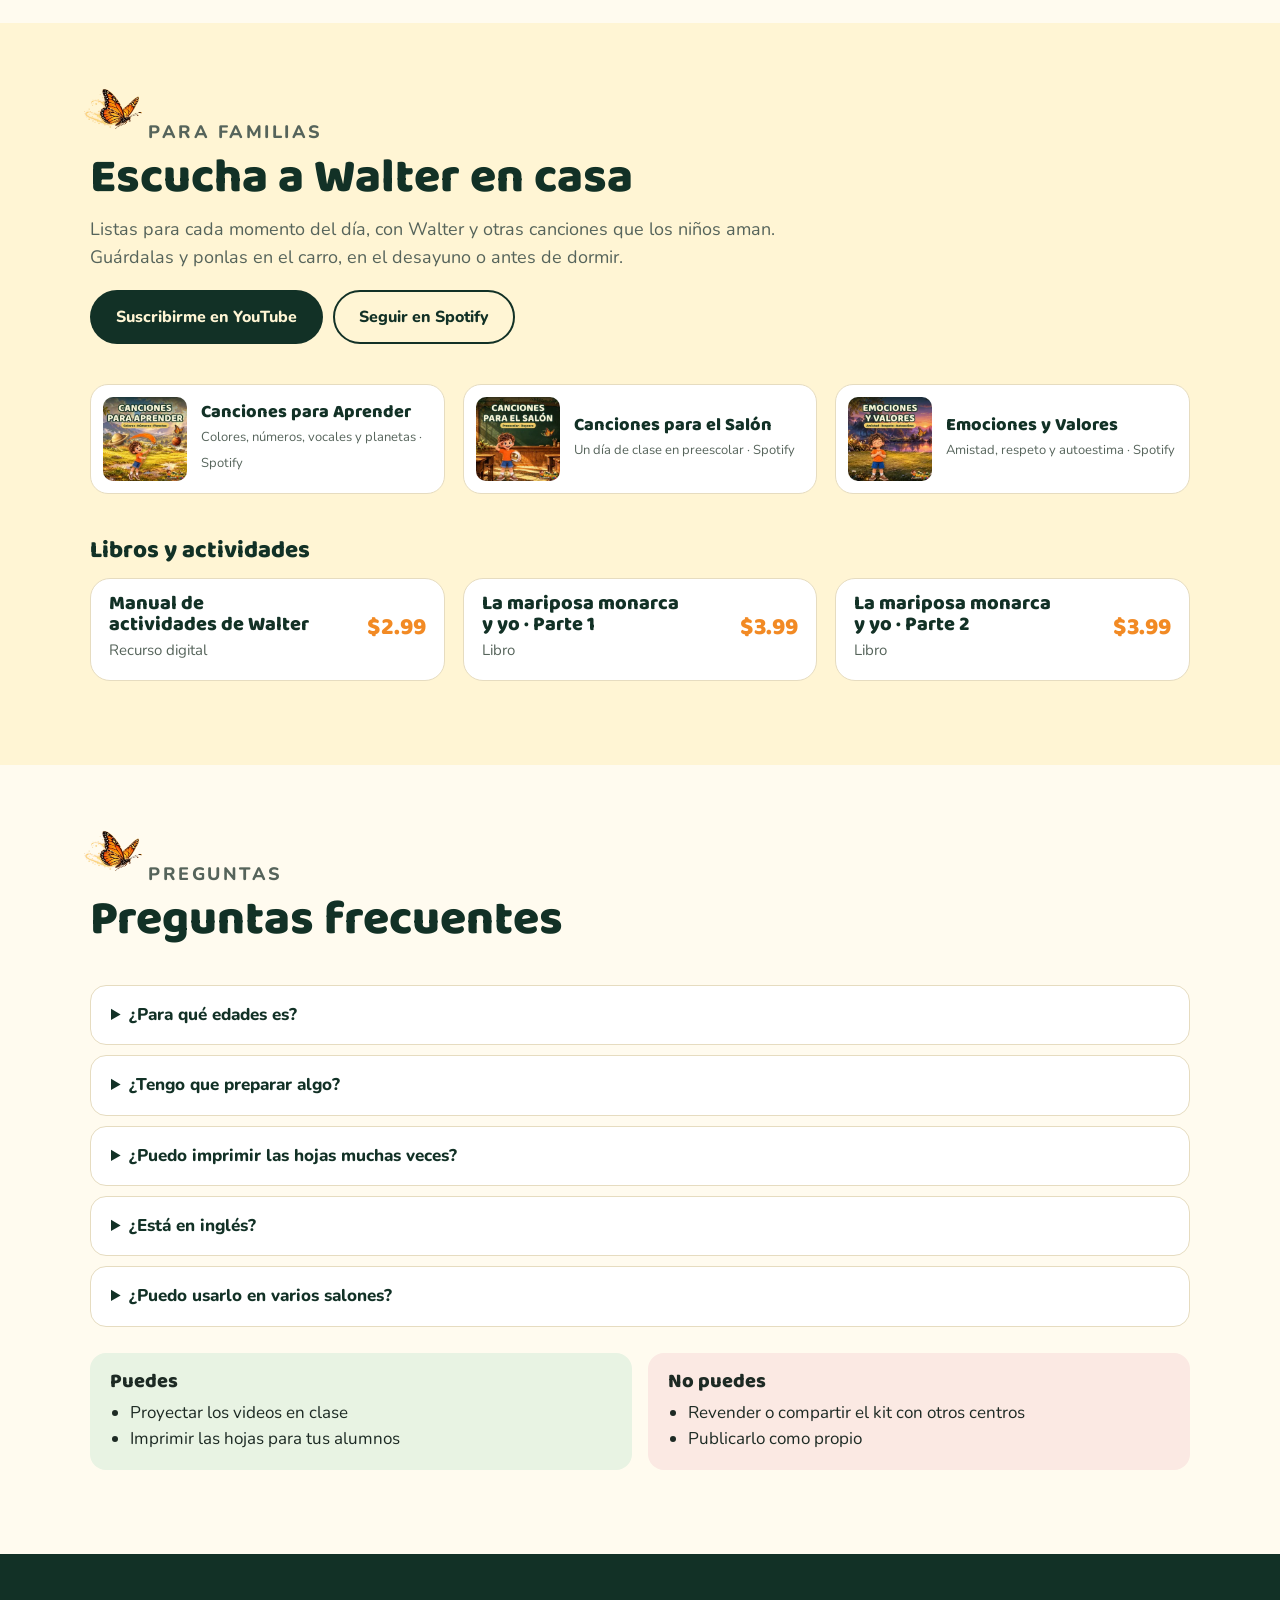
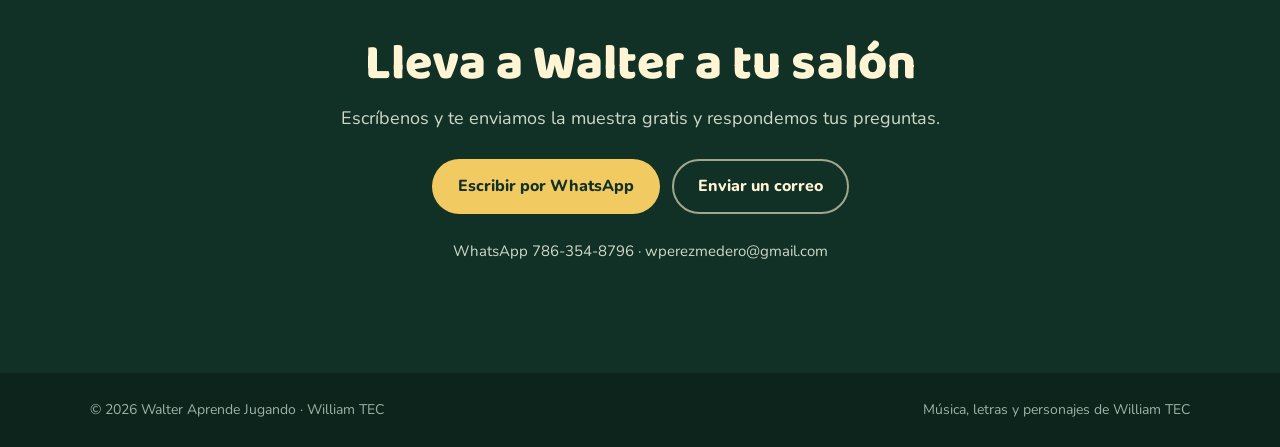
